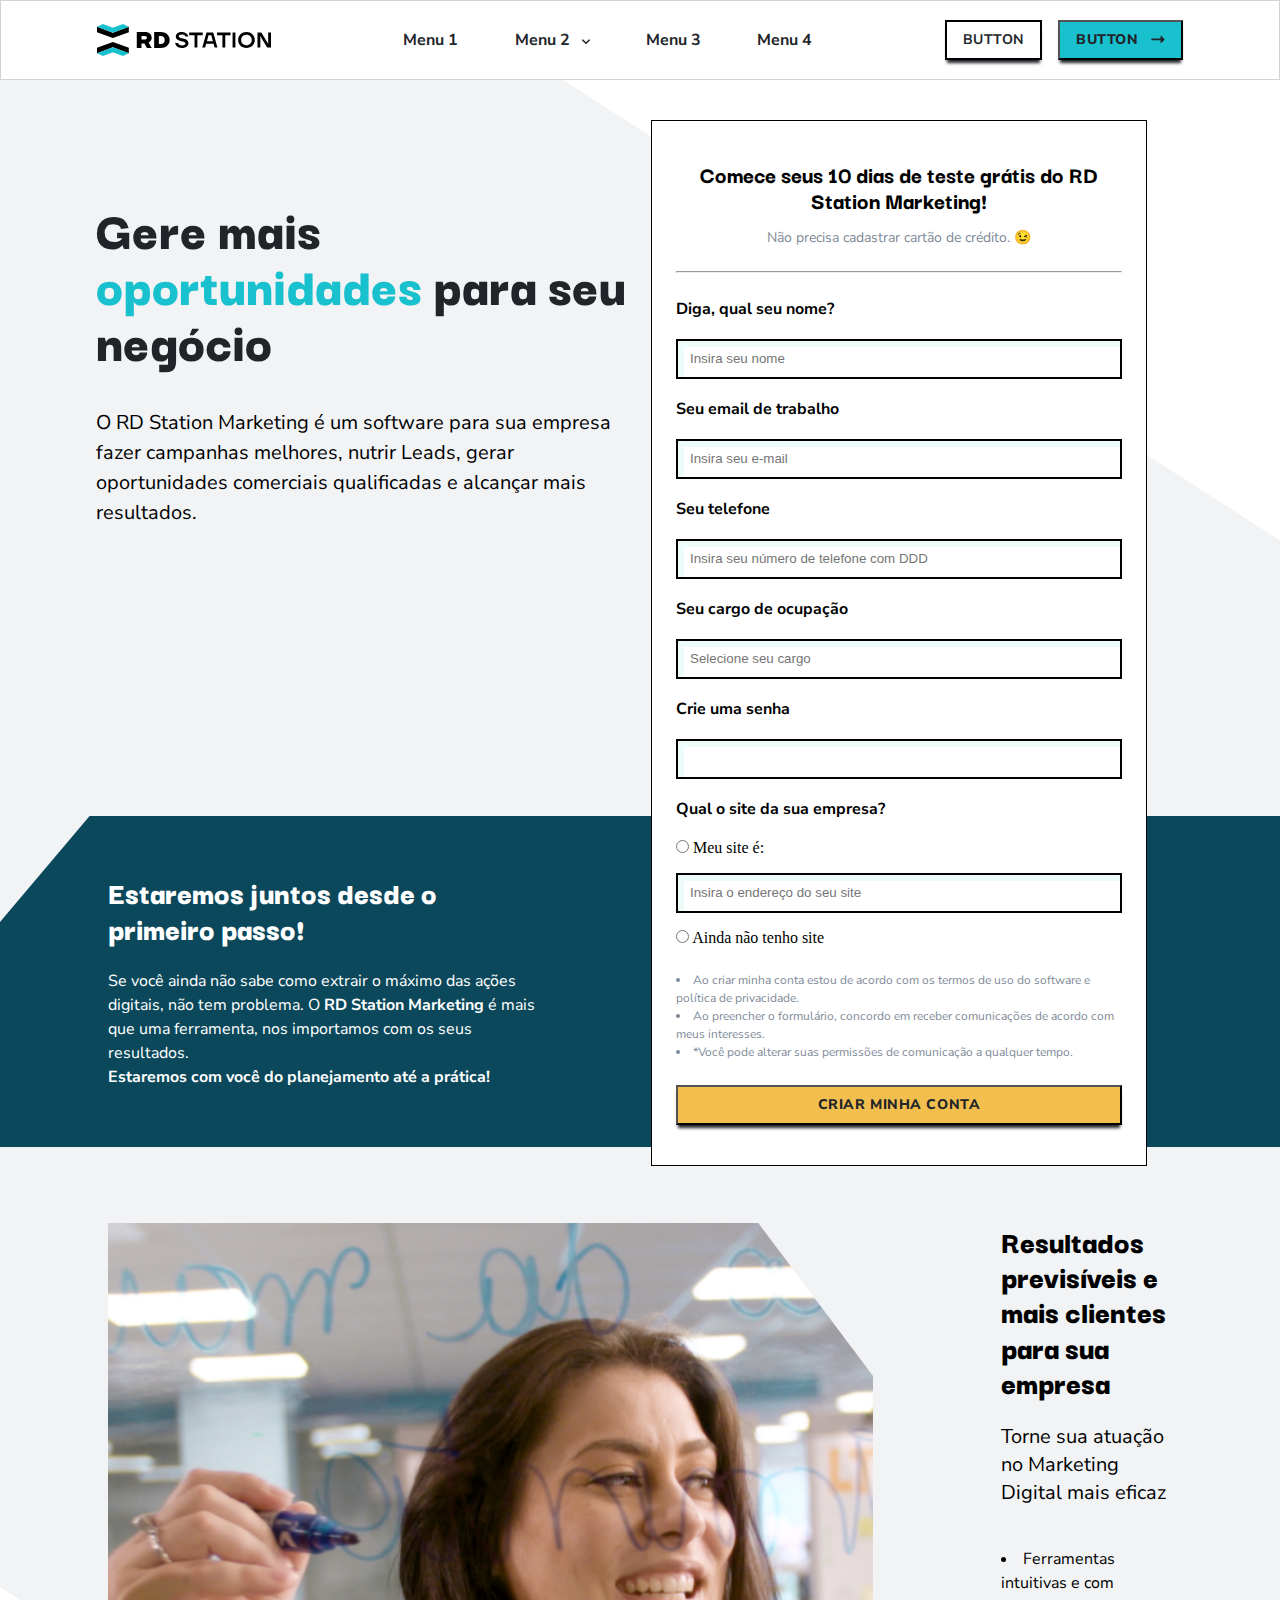
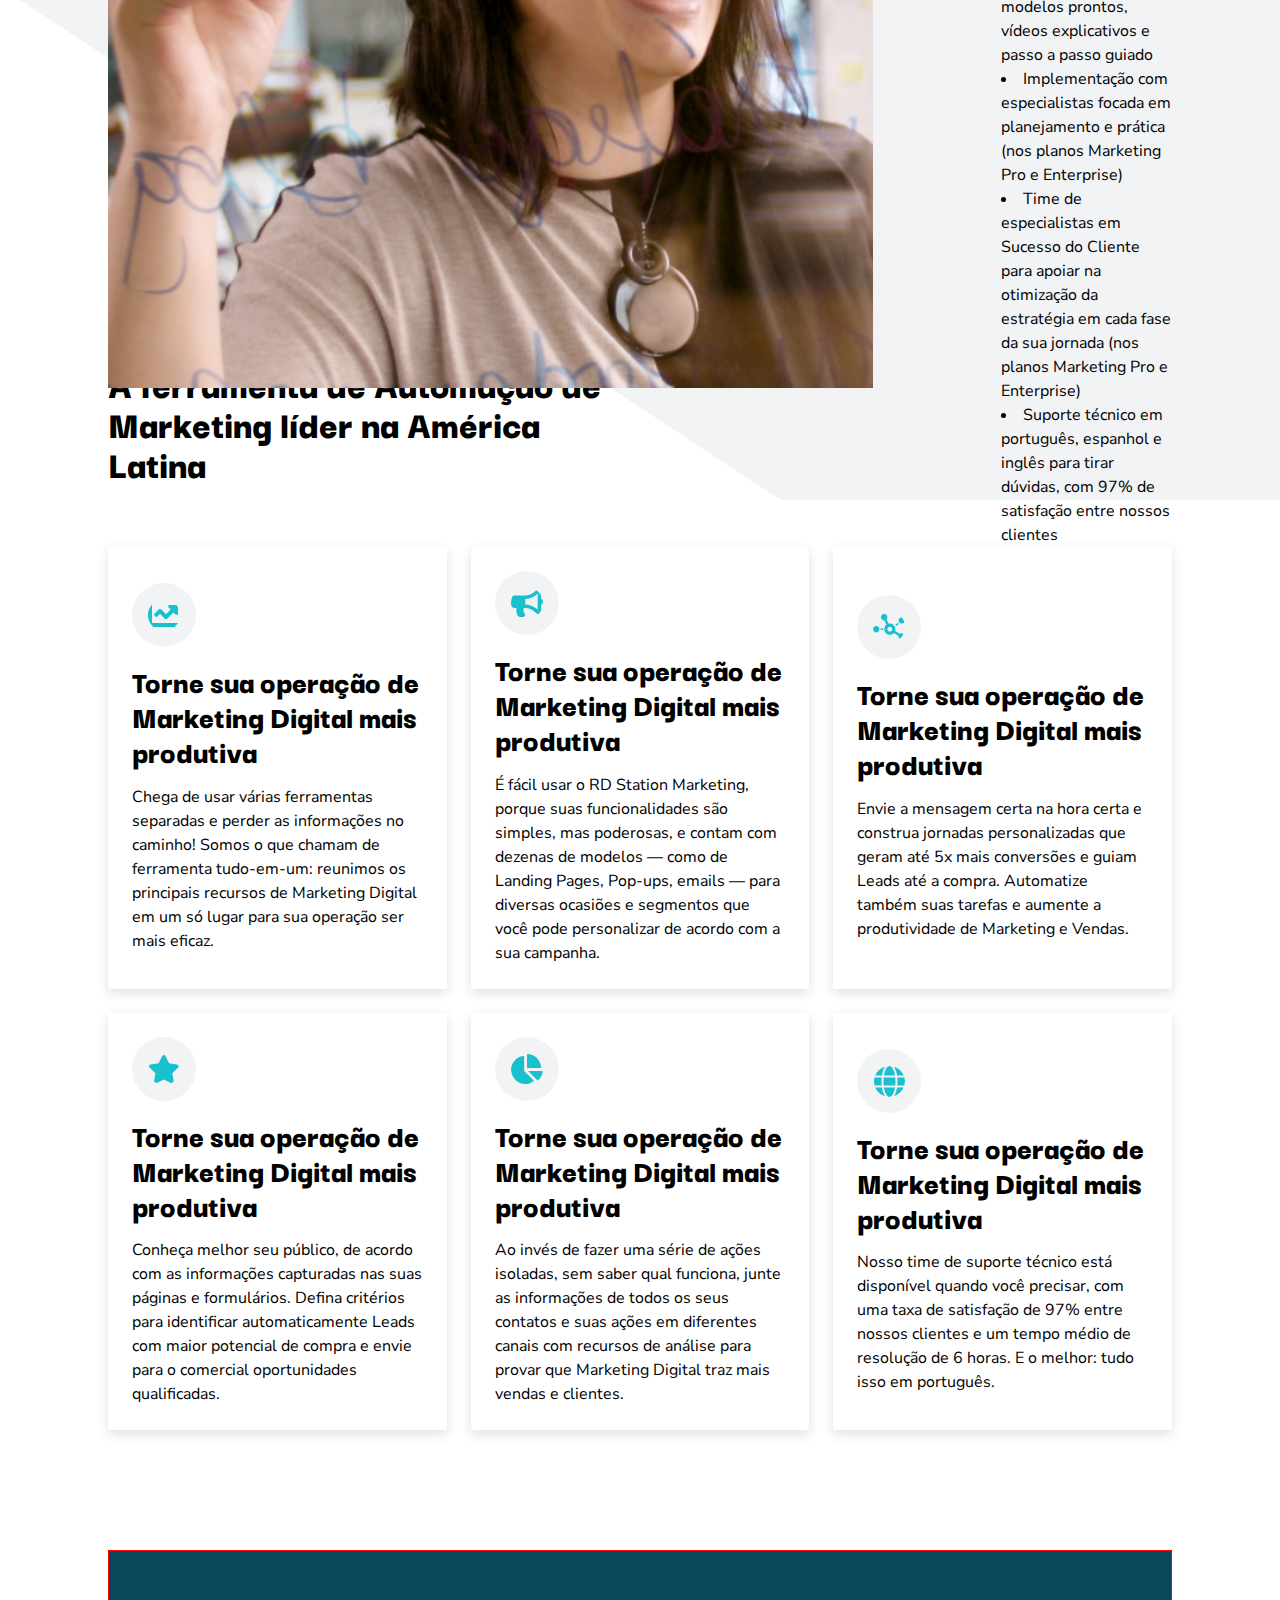
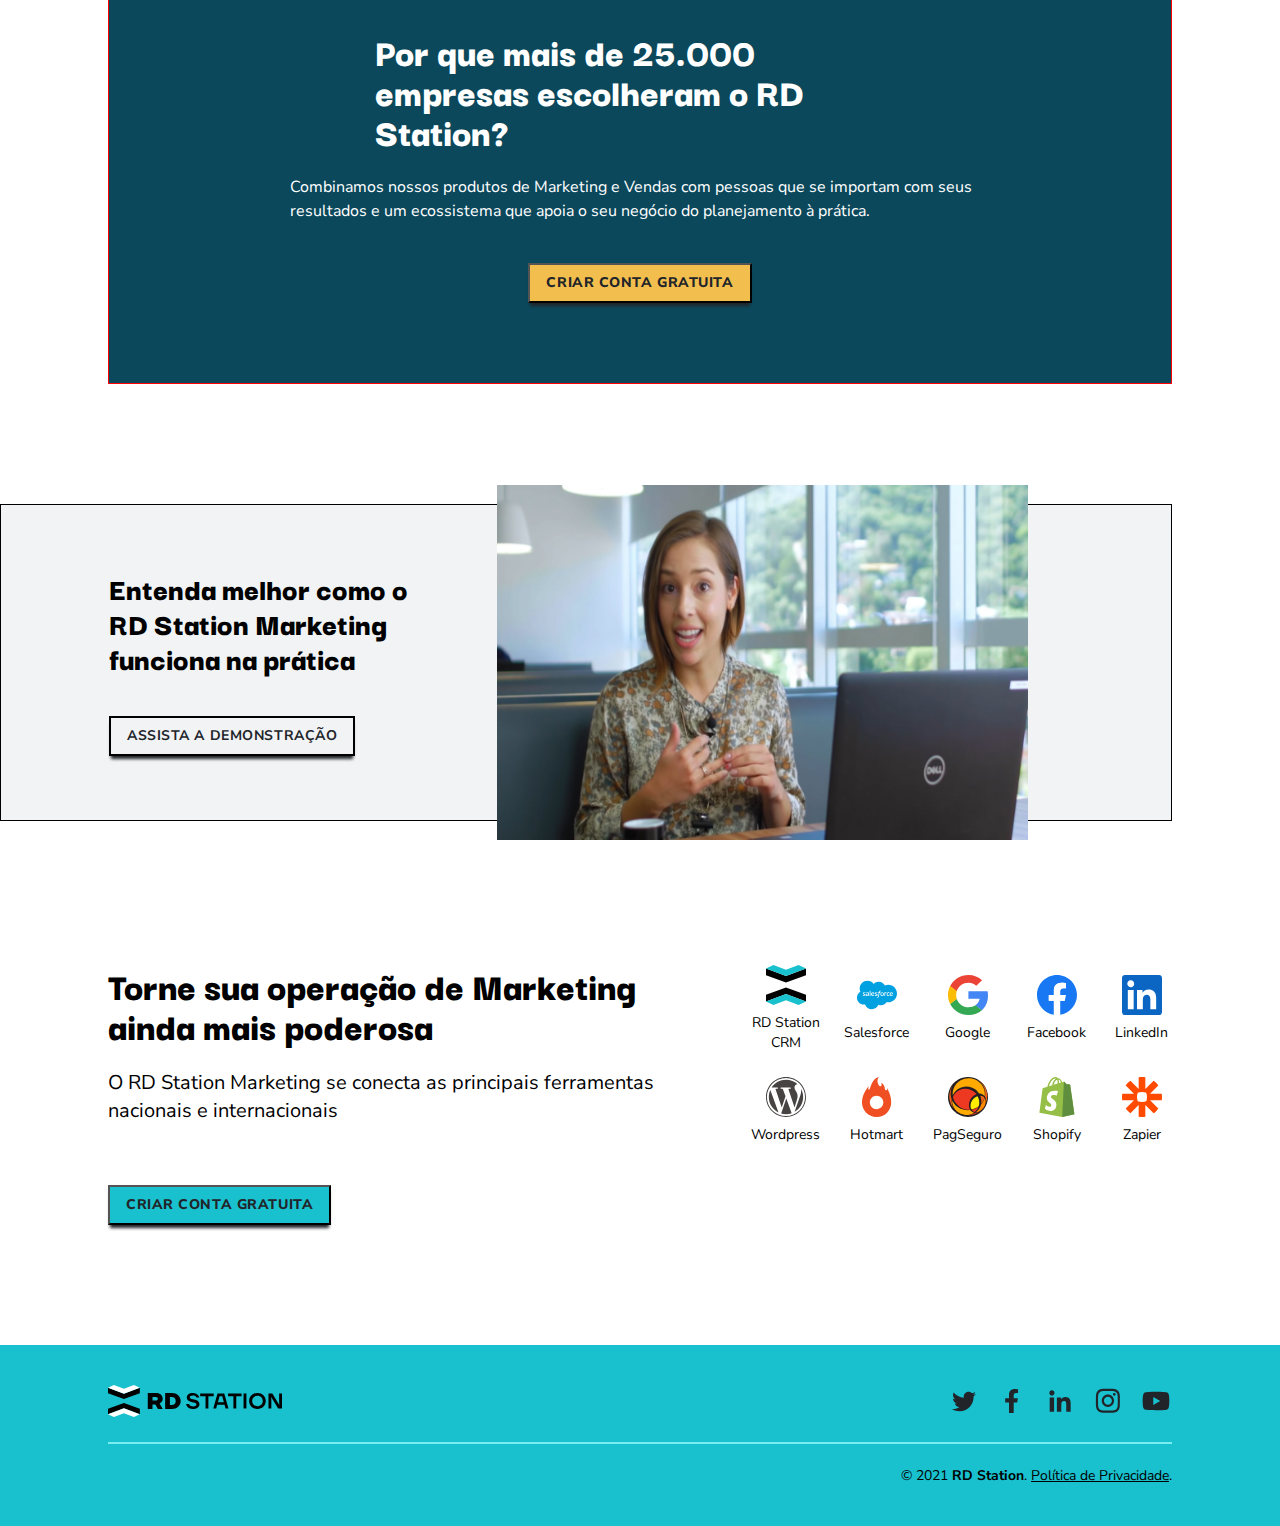
==== index.html @ 692573f0 "update" ====
<!DOCTYPE html>
<html lang="en">
  <head>
    <meta charset="UTF-8" />
    <meta http-equiv="X-UA-Compatible" content="IE=edge" />
    <meta name="viewport" content="width=device-width, initial-scale=1.0" />
    <title>Seletivo-RD</title>
    <link rel="stylesheet" href="styles.css" />
    <link
      href="https://fonts.googleapis.com/css?family=Nunito Sans"
      rel="stylesheet"
    />
    <link
      href="https://fonts.googleapis.com/css?family=Darker Grotesque"
      rel="stylesheet"
    />
  </head>

  <body style="background-color: var(--color-gray-30)">
    <!-- The header tag can be styled directly as same as styling div tags -->
    <header class="header" id="myHeader">
      <img
        class="headerLogo"
        src="./assets/logos/logo-rd-station-default.svg"
        alt="Ícone principal do RD Station"
        style="height: auto; width: 174px"
      />
      <nav class="headerMenu">
        <!-- There's no problem with placing an image within a <nav> tag. -->
        <button>Menu 1</button>
        <div class="dropdown">
          <button class="dropbtn">
            Menu 2
            <img
              src="./assets/icons/icon-down-arrow.svg"
              alt="Seta para baixo"
              style="margin-left: 8px"
            />
          </button>
          <div class="dropdown-content">
            <div class="categories">
              <h1 class="title">Metodologia</h1>
              <hr/>
              <a class="body-sm" href="#">Tudo sobre Inbound Marketing</a>
            </div>
            <div class="categories">
              <h1 class="title">Cursos</h1>
              <hr>
              <a class="body-sm" href="#">RD University</a>
              <a class="body-sm" href="#">Introdução ao Inbound Marketing</a>
              <a class="body-sm" href="#">RD Station Marketing Basic</a>
            </div>
            <div class="categories">
              <h1 class="title">Ferramentas</h1>
              <hr>
              <a class="body-sm" href="#">Avalie seu funil de vendas</a>
              <a class="body-sm" href="#">Compare suas métricas de Email Marketing</a>
              <a class="body-sm" href="#">Calcule o ROI do RD Station Marketing</a>
            </div>
          </div>
        </div>
        <button>Menu 3</button>
        <button>Menu 4</button>
      </nav>
      <div class="headerButtons">
        <button class="btnSecondary">button</button>
        <button
          class="btnPrimary"
        >
          button
          <img
            src="./assets/icons/icon-long-arrow-right.svg"
            alt="Seta para a direita"
            style="margin-left: 8px"
          />
        </button>
      </div>
      <a
        class="navButton"
        href="javascript:void(0);"
        class="icon"
        onclick="myFunction()"
        >&#9776;</a
      >
    </header>
    <!-- A hero image is a website design term used to describe an oversized banner image at the top of a website. -->
    <div class="formsContainer">
      <h4 class="heading-xs" style="text-align: center">
        Comece seus 10 dias de teste grátis do RD Station Marketing!
      </h4>
      <p
        class="subtitle-xs"
        style="margin-top: 16px; text-align: center; color: var(--clr-gray-70)"
      >
        Não precisa cadastrar cartão de crédito. 😉
      </p>
      <hr style="margin: 24px 0 24px 0" />
      <form class="userForm">
        <label for="name">Diga, qual seu nome?</label><br />
        <input
          type="text"
          id="name"
          name="name"
          placeholder="Insira seu nome"
          style="width: 100%"
        /><br />
        <label for="workemail">Seu email de trabalho</label><br />
        <input
          type="text"
          id="workemail"
          name="workemail"
          placeholder="Insira seu e-mail"
          style="width: 100%"
        /><br />
        <label for="tel">Seu telefone</label><br />
        <input
          type="text"
          id="tel"
          name="tel"
          placeholder="Insira seu número de telefone com DDD"
          style="width: 100%"
        /><br />
        <label for="ocpt">Seu cargo de ocupação</label><br />
        <input
          type="text"
          id="ocpt"
          name="ocpt"
          placeholder="Selecione seu cargo"
          style="width: 100%"
        /><br />
        <label for="pwd">Crie uma senha</label><br />
        <input type="password" id="pwd" name="pwd" minlength="8" /><br />
        <label for="worksite">Qual o site da sua empresa?</label><br />
        <div>
          <input type="radio" id="worksite" name="worksite" />
          <label for="radioInput">Meu site é:</label><br />
          <input
            type="text"
            id="radioInput"
            name="worksite"
            placeholder="Insira o endereço do seu site"
            style="width: 100%; margin-top: 16px"
          />
        </div>
        <div style="margin-top: 16px">
          <input type="radio" id="blanksite" name="worksite" />
          <label for="blanksite">Ainda não tenho site</label>
        </div>
      </form>
      <ul
        class="formList"
        style="list-style-position: inside; margin: 24px 0 24px 0"
      >
        <li>
          Ao criar minha conta estou de acordo com os termos de uso do software
          e política de privacidade.
        </li>
        <li>
          Ao preencher o formulário, concordo em receber comunicações de acordo
          com meus interesses.
        </li>
        <li>
          *Você pode alterar suas permissões de comunicação a qualquer tempo.
        </li>
      </ul>
      <button class="btnHighlight" style="width: 100%">
        Criar minha conta
      </button>
    </div>
    <div class="hero">
      <div class="heroTextContainer">
        <h1 class="heading-lg" style="color: var(--clr-gray-100)">
          Gere mais
          <span style="color: var(--clr-primary-medium)">oportunidades</span>
          para seu negócio
        </h1>
        <p class="body-lg">
          O RD Station Marketing é um software para sua empresa fazer campanhas
          melhores, nutrir Leads, gerar oportunidades comerciais qualificadas e
          alcançar mais resultados.
        </p>
      </div>
      <div class="together">
        <h3 class="heading-sm">Estaremos juntos desde o primeiro passo!</h3>
        <p class="body-md" style="margin-top: 24px">
          Se você ainda não sabe como extrair o máximo das ações digitais, não
          tem problema. O <strong>RD Station Marketing</strong> é mais que uma
          ferramenta, nos importamos com os seus resultados.
        </p>
        <p class="body-md">
          <strong>Estaremos com você do planejamento até a prática!</strong>
        </p>
      </div>
    </div>
    <section>
      <div class="resultadoContainer">
        <div class="resultadoRow">
          <img
            id="resultadoImage"
            src="/assets/images/img-results.jpg"
            alt="Mulher segurando uma caneta azul"
          />
          <div class="resultadoInfo">
            <h3 class="heading-sm">
              Resultados previsíveis e mais clientes para sua empresa
            </h3>
            <p class="subtitle-sm" style="margin-top: 24px">
              Torne sua atuação no Marketing Digital mais eficaz
            </p>
            <ul class="resultadoList body-md" style="margin-top: 40px">
              <li>
                Ferramentas intuitivas e com modelos prontos, vídeos
                explicativos e passo a passo guiado
              </li>
              <li>
                Implementação com especialistas focada em planejamento e prática
                (nos planos Marketing Pro e Enterprise)
              </li>
              <li>
                Time de especialistas em Sucesso do Cliente para apoiar na
                otimização da estratégia em cada fase da sua jornada (nos planos
                Marketing Pro e Enterprise)
              </li>
              <li>
                Suporte técnico em português, espanhol e inglês para tirar
                dúvidas, com 97% de satisfação entre nossos clientes
              </li>
              <li>
                Muito conteúdo educativo, eventos, cursos da RD University e
                comunidades para você continuar evoluindo
              </li>
            </ul>
          </div>
        </div>
      </div>
    </section>
    <section>
      <div class="container">
        <div class="benefitsColumn">
          <h2 class="heading-md" style="width: 50%">
            A ferramenta de Automação de Marketing líder na América Latina
          </h2>
          <div class="benefitsGrid">
            <div>
              <div class="benefitsSvg">
                <img
                  class="benefitsSvg"
                  src="./assets/icons/icon-chart-line.svg"
                  alt="Chart line"
                />
              </div>
              <h1 class="heading-sm">
                Torne sua operação de Marketing Digital mais produtiva
              </h1>
              <p class="body-md">
                Chega de usar várias ferramentas separadas e perder as
                informações no caminho! Somos o que chamam de ferramenta
                tudo-em-um: reunimos os principais recursos de Marketing Digital
                em um só lugar para sua operação ser mais eficaz.
              </p>
            </div>
            <div>
              <div class="benefitsSvg">
                <img
                  class="benefitsSvg"
                  src="./assets/icons/icon-bullhorn.svg"
                  alt="Bullhorn"
                />
              </div>
              <h1 class="heading-sm">
                Torne sua operação de Marketing Digital mais produtiva
              </h1>
              <p class="body-md">
                É fácil usar o RD Station Marketing, porque suas funcionalidades
                são simples, mas poderosas, e contam com dezenas de modelos —
                como de Landing Pages, Pop-ups, emails — para diversas ocasiões
                e segmentos que você pode personalizar de acordo com a sua
                campanha.
              </p>
            </div>
            <div>
              <div class="benefitsSvg">
                <img
                  class="benefitsSvg"
                  src="./assets/icons/icon-chart-network.svg"
                  alt="Chart network"
                />
              </div>
              <h1 class="heading-sm">
                Torne sua operação de Marketing Digital mais produtiva
              </h1>
              <p class="body-md">
                Envie a mensagem certa na hora certa e construa jornadas
                personalizadas que geram até 5x mais conversões e guiam Leads
                até a compra. Automatize também suas tarefas e aumente a
                produtividade de Marketing e Vendas.
              </p>
            </div>
            <div>
              <div class="benefitsSvg">
                <img
                  class="benefitsSvg"
                  src="./assets/icons/icon-star.svg"
                  alt="Chart start"
                />
              </div>
              <h1 class="heading-sm">
                Torne sua operação de Marketing Digital mais produtiva
              </h1>
              <p class="body-md">
                Conheça melhor seu público, de acordo com as informações
                capturadas nas suas páginas e formulários. Defina critérios para
                identificar automaticamente Leads com maior potencial de compra
                e envie para o comercial oportunidades qualificadas.
              </p>
            </div>
            <div>
              <div class="benefitsSvg">
                <img
                  class="benefitsSvg"
                  src="./assets/icons/icon-chart-pie.svg"
                  alt="Chart pie"
                />
              </div>
              <h1 class="heading-sm">
                Torne sua operação de Marketing Digital mais produtiva
              </h1>
              <p class="body-md">
                Ao invés de fazer uma série de ações isoladas, sem saber qual
                funciona, junte as informações de todos os seus contatos e suas
                ações em diferentes canais com recursos de análise para provar
                que Marketing Digital traz mais vendas e clientes.
              </p>
            </div>
            <div>
              <div class="benefitsSvg">
                <img
                  class="benefitsSvg"
                  src="./assets/icons/icon-globe.svg"
                  alt="Globe"
                />
              </div>
              <h1 class="heading-sm">
                Torne sua operação de Marketing Digital mais produtiva
              </h1>
              <p class="body-md">
                Nosso time de suporte técnico está disponível quando você
                precisar, com uma taxa de satisfação de 97% entre nossos
                clientes e um tempo médio de resolução de 6 horas. E o melhor:
                tudo isso em português.
              </p>
            </div>
          </div>
        </div>
      </div>
    </section>
    <section>
      <div class="container">
        <div class="ctaColumn">
          <h2 class="heading-md" style="width: 50%; color: var(--clr-white)">
            Por que mais de 25.000 empresas escolheram o RD Station?
          </h2>
          <p
            class="body-md"
            style="width: 66%; margin-top: 24px; color: var(--clr-white)"
          >
            Combinamos nossos produtos de Marketing e Vendas com pessoas que se
            importam com seus resultados e um ecossistema que apoia o seu
            negócio do planejamento à prática.
          </p>
          <button class="btnHighlight" style="margin-top: 40px">
            criar conta gratuita
          </button>
        </div>
      </div>
    </section>
    <section>
      <div class="demoContainer">
        <div class="demoColumn">
          <h3 class="heading-sm">
            Entenda melhor como o RD Station Marketing funciona na prática
          </h3>
          <button class="btnSecondary">Assista a demonstração</button>
        </div>
        <img
          src="./assets/images/img-video-thumbnail.jpg"
          alt="Video demonstração"
        />
      </div>
    </section>
    <section>
      <div class="itgrContainer">
        <div class="itgrRow">
          <div class="itgrColumn">
            <h2 class="heading-md">
              Torne sua operação de Marketing ainda mais poderosa
            </h2>
            <p class="subtitle-sm">
              O RD Station Marketing se conecta as principais ferramentas
              nacionais e internacionais
            </p>
          </div>
          <div class="itgrGrid">
            <div>
              <img src="./assets//logos/logo-rd-station-crm.svg" />
              <p class="itgrLogoText">RD Station CRM</p>
            </div>
            <div>
              <img src="./assets//logos/logo-salesforce.svg" />
              <p class="itgrLogoText">Salesforce</p>
            </div>
            <div>
              <img src="./assets//logos/logo-google.svg" />
              <p class="itgrLogoText">Google</p>
            </div>
            <div>
              <img src="./assets//logos/logo-facebook.svg" />
              <p class="itgrLogoText">Facebook</p>
            </div>
            <div>
              <img src="./assets//logos/logo-linkedin.svg" />
              <p class="itgrLogoText">LinkedIn</p>
            </div>
            <div>
              <img src="./assets//logos/logo-wordpress.svg" />
              <p class="itgrLogoText">Wordpress</p>
            </div>
            <div>
              <img src="./assets//logos/logo-hotmart.svg" />
              <p class="itgrLogoText">Hotmart</p>
            </div>
            <div>
              <img src="./assets//logos/logo-pagseguro.svg" />
              <p class="itgrLogoText">PagSeguro</p>
            </div>
            <div>
              <img src="./assets//logos/logo-shopify.svg" />
              <p class="itgrLogoText">Shopify</p>
            </div>
            <div>
              <img src="./assets//logos/logo-zapier.svg" />
              <p class="itgrLogoText">Zapier</p>
            </div>
          </div>
        </div>
        <button class="btnPrimary" style="margin-top: 40px">
          Criar conta gratuita
        </button>
      </div>
    </section>
    <!-- The footer tag is used within the body tag. -->
    <footer>
      <div class="footerContainer">
        <div class="footerRow">
          <img src="./assets/logos/logo-rd-station-bw.svg" />
          <div class="footerSocials">
            <a href="//google.com" target="”_blank"
              ><img
                src="./assets/socials/socials-twitter.svg"
                alt="Logo do twitter"
            /></a>
            <a href="//google.com" target="”_blank"
              ><img
                src="./assets/socials/socials-facebook.svg"
                alt="Logo do facebook"
            /></a>
            <a href="//google.com" target="”_blank"
              ><img
                src="./assets/socials/socials-linkedin.svg"
                alt="Logo do Linkedin"
            /></a>
            <a href="//google.com" target="”_blank"
              ><img
                src="./assets/socials/socials-instagram.svg"
                alt="Logo do Instagram"
            /></a>
            <a href="//google.com" target="”_blank"
              ><img
                src="./assets/socials/socials-youtube.svg"
                alt="Logo do Youtube"
            /></a>
          </div>
        </div>
        <hr style="border: 1px solid #78edf2" />
        <p class="body-sm">
          © 2021 <strong>RD Station</strong>.
          <span style="text-decoration: underline">Política de Privacidade</span
          >.
        </p>
      </div>
    </footer>

    <script>
      function myFunction() {
        var x = document.getElementById("myHeader");
        if (x.className === "header") {
          x.className += " responsive";
        } else {
          x.className = "header";
        }
        console.log("x", x);
      }
    </script>
  </body>
</html>
---- styles.css ----
*,
*::before,
*::after {
  box-sizing: border-box;
  margin: 0;
  padding: 0;
}

/* color (clr),  font-family (fnt) and font-weight (fnt-wgt) */
:root {
  --clr-primary-dark: #0b485b;
  --clr-primary-medium: #19c1ce;
  --clr-primary-light: #07e5eb;

  --clr-highlight-dark: #f2bf4e;
  --clr-highlight-light: #f4ca6d;

  --clr-black: #000000;
  --clr-gray-100: #212429;
  --clr-gray-70: #7e8a98;
  --clr-gray-60: #97a1ac;
  --clr-gray-30: #cfd3d8;
  --clr-gray-10: #f1f3f5;
  --clr-white: #ffffff;

  --fnt-nunito: "Nunito Sans";
  --fnt-grotesque: "Darker Grotesque";

  --fnt-wgt-black: 900;
  --fnt-wgt-extra-bold: 800;
  --fnt-wgt-regular: 400;
  --fnt-wgt-bold: 700;

  --resp: "768px";
}

.black {
  font-weight: var(--fnt-wgt-black);
}

.extraBold {
  font-weight: var(--fnt-wgt-extra-bold);
}

.regular {
  font-weight: var(--fnt-wgt-regular);
}

.bold {
  font-weight: var(--fnt-wgt-bold);
}

/* Font size */
.heading-lg {
  font-family: var(--fnt-grotesque);
  font-size: 56px;
  line-height: 100%;
  font-weight: var(--fnt-wgt-black);
}

.mobile-heading-lg {
  font-family: var(--fnt-grotesque);
  font-size: 40px;
  line-height: 100%;
  font-weight: var(--fnt-wgt-black);
}

.heading-md {
  font-family: var(--fnt-grotesque);
  font-size: 40px;
  line-height: 100%;
  font-weight: var(--fnt-wgt-black);
}

.mobile-heading-md {
  font-family: var(--fnt-grotesque);
  font-size: 32px;
  line-height: 100%;
  font-weight: var(--fnt-wgt-black);
}

.heading-sm {
  font-family: var(--fnt-grotesque);
  font-size: 32px;
  line-height: 110%;
  font-weight: var(--fnt-wgt-black);
}

.mobile-heading-sm {
  font-family: var(--fnt-grotesque);
  font-size: 24px;
  line-height: 110%;
  font-weight: var(--fnt-wgt-black);
}

.heading-xs {
  font-family: var(--fnt-grotesque);
  font-size: 24px;
  line-height: 110%;
  font-weight: var(--fnt-wgt-extra-bold);
}

.mobile-heading-xs {
  font-family: var(--fnt-grotesque);
  font-size: 20px;
  line-height: 110%;
  font-weight: var(--fnt-wgt-extra-bold);
}

.subtitle-sm {
  font-family: var(--fnt-nunito);
  font-size: 20px;
  line-height: 140%;
  font-weight: var(--fnt-wgt-regular);
}

.mobile-subtitle-sm {
  font-family: var(--fnt-nunito);
  font-size: 16px;
  line-height: 140%;
  font-weight: var(--fnt-wgt-regular);
}

.subtitle-xs {
  font-family: var(--fnt-nunito);
  font-size: 14px;
  line-height: 120%;
  font-weight: var(--fnt-wgt-regular);
}

.body-lg {
  font-family: var(--fnt-nunito);
  font-size: 20px;
  line-height: 150%;
  font-weight: var(--fnt-wgt-regular);
}

.body-md {
  font-family: var(--fnt-nunito);
  font-size: 16px;
  line-height: 150%;
  font-weight: var(--fnt-wgt-regular);
}

.body-sm {
  font-family: var(--fnt-nunito);
  font-size: 14px;
  line-height: 150%;
  font-weight: var(--fnt-wgt-regular);
}

.container {
  margin: 0 108px 0 108px;
}

/* Buttons */

.btnSecondary {
  padding: 8px 16px 8px 16px;
  /* width: 94px; */
  height: 40px;
  border: 2px solid var(--clr-black);
  color: var(--clr-gray-100);
  background: transparent;
  font-family: var(--fnt-nunito);
  text-transform: uppercase;
  font-style: normal;
  font-weight: bold;
  font-size: 14px;
  line-height: 140%;
  box-shadow: 0 5px 3px -2px var(--clr-gray-100);
  text-align: center;
  letter-spacing: 0.04em;

  overflow: hidden;
  text-overflow: ellipsis;
  white-space: nowrap;
}

.btnSecondary:hover {
  background-color: rgba(0, 0, 0, 0.16);
}

.btnPrimary {
  padding: 8px 16px 8px 16px;
  /* width: 94px; */
  height: 40px;
  background: var(--clr-primary-medium);
  color: var(--clr-gray-100);
  font-family: var(--fnt-nunito);
  text-transform: uppercase;
  font-style: normal;
  font-weight: var(--fnt-wgt-extra-bold);
  font-size: 14px;
  line-height: 140%;
  box-shadow: 0 5px 3px -2px var(--clr-gray-100);
  text-align: center;
  letter-spacing: 0.04em;

  overflow: hidden;
  text-overflow: ellipsis;
  white-space: nowrap;
}

.btnPrimary:hover {
  background-color: var(--clr-primary-light);
}

.btnHighlight {
  padding: 8px 16px 8px 16px;
  height: 40px;
  background: var(--clr-highlight-dark);
  color: var(--clr-gray-100);
  font-family: var(--fnt-nunito);
  text-transform: uppercase;
  font-style: normal;
  font-weight: var(--fnt-wgt-extra-bold);
  font-size: 14px;
  line-height: 140%;
  box-shadow: 0 5px 3px -2px var(--clr-gray-100);
  text-align: center;
  letter-spacing: 0.04em;
}

.btnHighlight:hover {
  background-color: var(--clr-highlight-light);
}

/* Header */

.header {
  height: 80px;
  background-color: var(--clr-white);
  border: 1px solid var(--clr-gray-30);
  padding: 0 7.5vw 0 7.5vw;
  display: flex;
  flex-direction: row;
  justify-content: space-between;
  align-items: center;
}

@media only screen and (max-width: 940px) {
  .header {
    padding: 0 2vw;
  }
}

.dropdown-content {
  display: none;
  position: absolute;
  background-color: #f9f9f9;
  z-index: 2;
  top: 50px;
  left: 108px;
  right: 108px;
  background: var(--clr-white);
  box-shadow: 0px 8px 18px rgba(33, 36, 41, 0.16);
  border-radius: 2px;
  padding: 24px;
}

.dropdown:hover .dropdown-content {
  display: flex;
  flex-direction: row;
  justify-content: center;
  align-items: flex-start;
  column-gap: 40px;
}

@media screen and (max-width: 768px) {
  .dropdown, .headerMenu > button, .headerButtons button {
    display: none;
  }
  .header .navButton {
    float: right;
    display: block;
  }
}

@media screen and (max-width: 768px) {
    .header.responsive {position: relative; border: 2px solid blue}
    .header.responsive .navButton {
      float: none;
      display: block;
      text-align: left;
    }
    .header.responsive .dropdown {float: none;}
    .header.responsive .dropdown-content {position: relative;}
    .header.responsive .dropdown .dropbtn {
      display: block;
      width: 100%;
      text-align: left;
    }
  }

.dropdown-content .categories {
  display: flex;
  flex-direction: column;
  justify-content: center;
  align-items: flex-start;
  row-gap: 16px;
}

.categories hr {
  width: 100%;
}

.categories a {
  color: var(--clr-gray-100);
  text-decoration: none;
}

.categories .title {
  font-family: "Darker Grotesque";
  font-style: normal;
  font-weight: 800;
  font-size: 18px;
  line-height: 110%;
  text-transform: uppercase;
  color: #19c1ce;
}

.navButton {
  color: var(--clr-primary-medium);
  font-size: 30px;
  text-decoration: none;
  display: none;
}

.headerMenu {
  display: flex;
  flex-direction: row;
  column-gap: 4.4vw;
  margin: 0 2.5vw 0 2.5vw;
}

/* .headerLogo {
    width: min(50vw, 200px);
} */

.headerMenu > button,
.dropbtn {
  color: var(--clr-gray-100);
  font-family: var(--fnt-nunito);
  font-weight: var(--fnt-wgt-bold);
  font-style: normal;
  cursor: pointer;
  font-size: 16px;
  /* font-size: 1.17vw; */
  line-height: 100%;
  background-color: transparent;
  background-repeat: no-repeat;
  border: none;
}

.headerButtons {
  display: flex;
  flex-direction: row;
  column-gap: 16px;
}

/* Hero */

.hero {
  background-color: var(--clr-gray-10);
  height: 1123px;
  clip-path: polygon(44% 0, 100% 41%, 100% 100%, 0 100%, 0 0);
}

.heroTextContainer {
  display: flex;
  flex-direction: column;
  justify-content: center;
  align-items: flex-start;
  width: 100%;
  /* border: 2px solid red; */
  row-gap: 40px;
  padding: 120px 50.8vw 288px 7.5vw;
}

/* Together */

.together {
  height: 331px;
  display: flex;
  flex-direction: column;
  justify-content: center;
  align-items: flex-start;
  padding: 80px 732px 80px 108px;
  background-color: var(--clr-primary-dark);
  color: var(--clr-white);
  clip-path: polygon(7% 0, 100% 0, 100% 100%, 0 100%, 0 32%);
  /* margin-bottom: 142px; */
}

/* Forms */

.formsContainer {
  background-color: var(--clr-white);
  margin: 0 25px 25px 25px;
  border: 1px solid black;
  padding: 40px 24px 40px 24px;
  width: 496px;
  position: absolute;
  top: 120px;
  left: auto;
  right: 108px;
  z-index: 1;
}

.userForm {
  display: flex;
  flex-direction: column;
}

.userForm > label {
  font-family: "Nunito Sans";
  font-style: normal;
  font-weight: 700;
  font-size: 16px;
  line-height: 24px;
}

.userForm > input {
  text-indent: 12px;
  height: 40px;
  background: #ffffff;
  border: 2px solid #000000;
  box-shadow: inset 6px 6px 0px #eefbfb;
}

#radioInput {
  text-indent: 12px;
  height: 40px;
  background: #ffffff;
  border: 2px solid #000000;
  box-shadow: inset 6px 6px 0px #eefbfb;
}

.formList {
  font-family: var(--fnt-nunito);
  font-style: normal;
  font-weight: var(--fnt-wgt-regular);
  font-size: 12px;
  line-height: 150%;
  color: var(--clr-gray-70);
}

/* Resultado */

.resultadoContainer {
  height: 760px;
  width: 100%;
  padding: 20px 108px 0 108px;
}

.resultadoContainer::before {
  content: "";
  position: absolute;
  top: 1200px;
  left: 0;
  width: 100%;
  height: 100%;
  background-color: var(--clr-gray-10);
  clip-path: polygon(100% 0, 100% 100%, 61% 100%, 0 43%, 0 0);
  z-index: -1;
}

.resultadoRow {
  display: flex;
  column-gap: 128px;
  flex-direction: row;
  justify-content: space-between;
  align-items: flex-start;
}

.resultadoList {
  list-style-position: inside;
}

#resultadoImage {
  clip-path: polygon(85% 0, 100% 20%, 100% 100%, 0 100%, 0 0);
  height: 85vh;
  width: 85vw;
}

/* Benefits */

.benefitsGrid {
  display: grid;
  gap: 24px;
  grid-template-columns: repeat(3, 1fr);
}

.benefitsGrid > div {
  display: flex;
  flex-direction: column;
  justify-content: center;
  align-items: flex-start;
  padding: 24px;
  background-color: var(--clr-white);
  box-shadow: 0px 4px 12px rgba(33, 36, 41, 0.14);
  border-radius: 2px;
  row-gap: 16px;
}

.benefitsColumn {
  display: flex;
  flex-direction: column;
  row-gap: 64px;
  margin-bottom: 120px;
}

.benefitsSvg {
  background-color: var(--clr-gray-10);
  width: 64px;
  height: 64px;
  border-radius: 100%;
  display: flex;
  justify-content: center;
  align-items: center;
}

.benefitsSvg > img {
  height: 32px;
  width: 32px;
}

/* cta */

.ctaColumn {
  background-color: var(--clr-primary-dark);
  display: flex;
  flex-direction: column;
  justify-content: center;
  align-items: center;
  padding: 80px 0 80px 0;
  border: 1px solid red;
  margin-bottom: 120px;
}

/* demo */

.demoContainer {
  margin-right: 108px;
  margin-bottom: 144px;
  padding-left: 108px;
  border: 1px solid black;
  background-color: var(--clr-gray-10);
  display: flex;
  flex-direction: row;
  column-gap: 80px;
  height: 317px;
}

.demoContainer > img {
  width: 50%;
  height: auto;
  margin-top: -20px;
  margin-bottom: -20px;
}

.demoColumn {
  display: flex;
  width: 29%;
  flex-direction: column;
  row-gap: 40px;
  justify-content: center;
  align-items: flex-start;
}

/* Integrations */

.itgrContainer {
  margin: 0 108px 120px 108px;
}

.itgrColumn {
  display: flex;
  flex-direction: column;
  justify-content: center;
  align-items: flex-start;
  row-gap: 24px;
}

.itgrGrid {
  display: grid;
  gap: 24px;
  grid-template-columns: repeat(5, 1fr);
}

.itgrGrid > div {
  display: flex;
  flex-direction: column;
  justify-content: center;
  align-items: center;
  row-gap: 8px;
}

.itgrLogoText {
  font-family: var(--fnt-nunito);
  font-style: normal;
  font-weight: 400;
  font-size: 14px;
  line-height: 20px;
  text-align: center;
  color: var(--clr-black);
}

.itgrRow {
  display: flex;
  flex-direction: row;
  justify-content: center;
  align-items: flex-start;
  column-gap: 45px;
}

/* Footer */

.footerContainer {
  height: 181px;
  background: var(--clr-primary-medium);
  padding: 40px 108px 40px 108px;
  display: flex;
  flex-direction: column;
  justify-content: space-between;
  align-items: space-between;
}

.footerContainer > p {
  text-align: right;
}

.footerRow {
  display: flex;
  flex-direction: row;
  justify-content: space-between;
}

.footerRow > img {
  height: 32px;
  width: 174px;
}

.footerSocials {
  display: flex;
  flex-direction: row;
  column-gap: 16px;
}
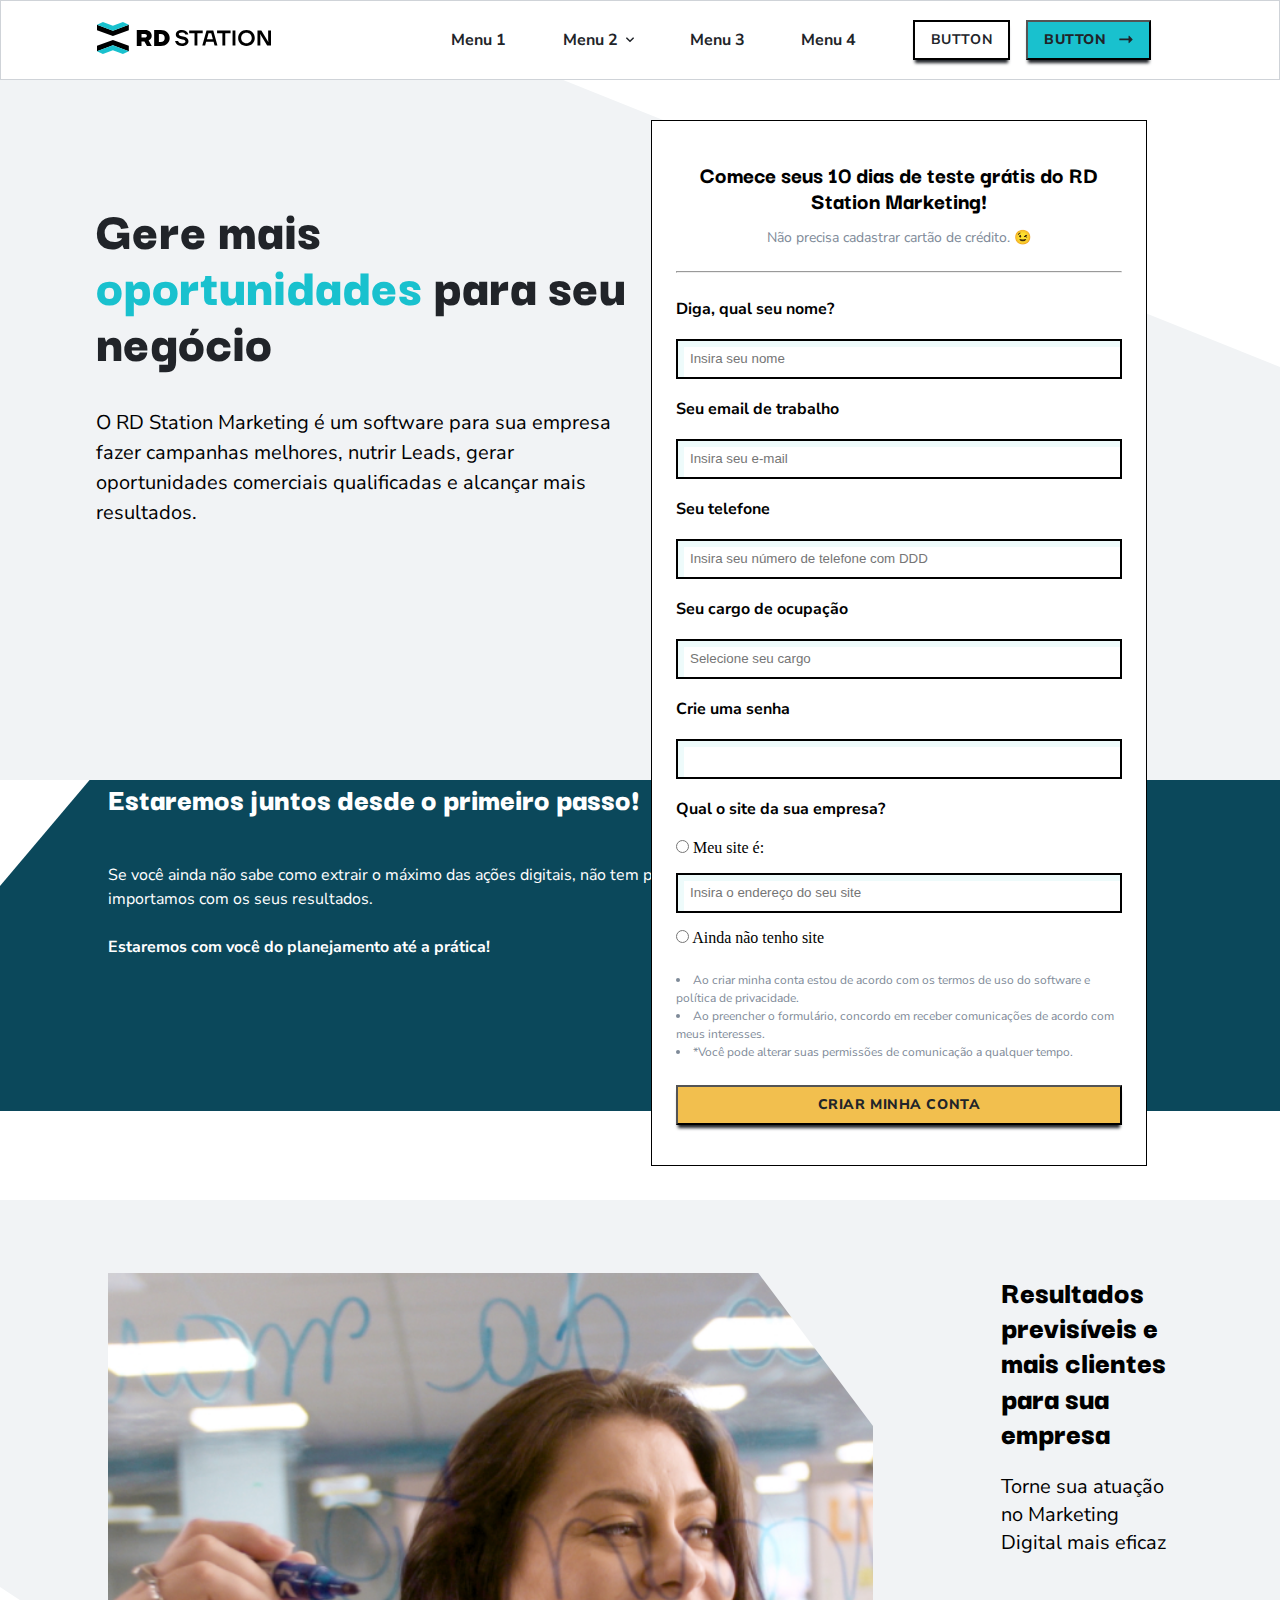
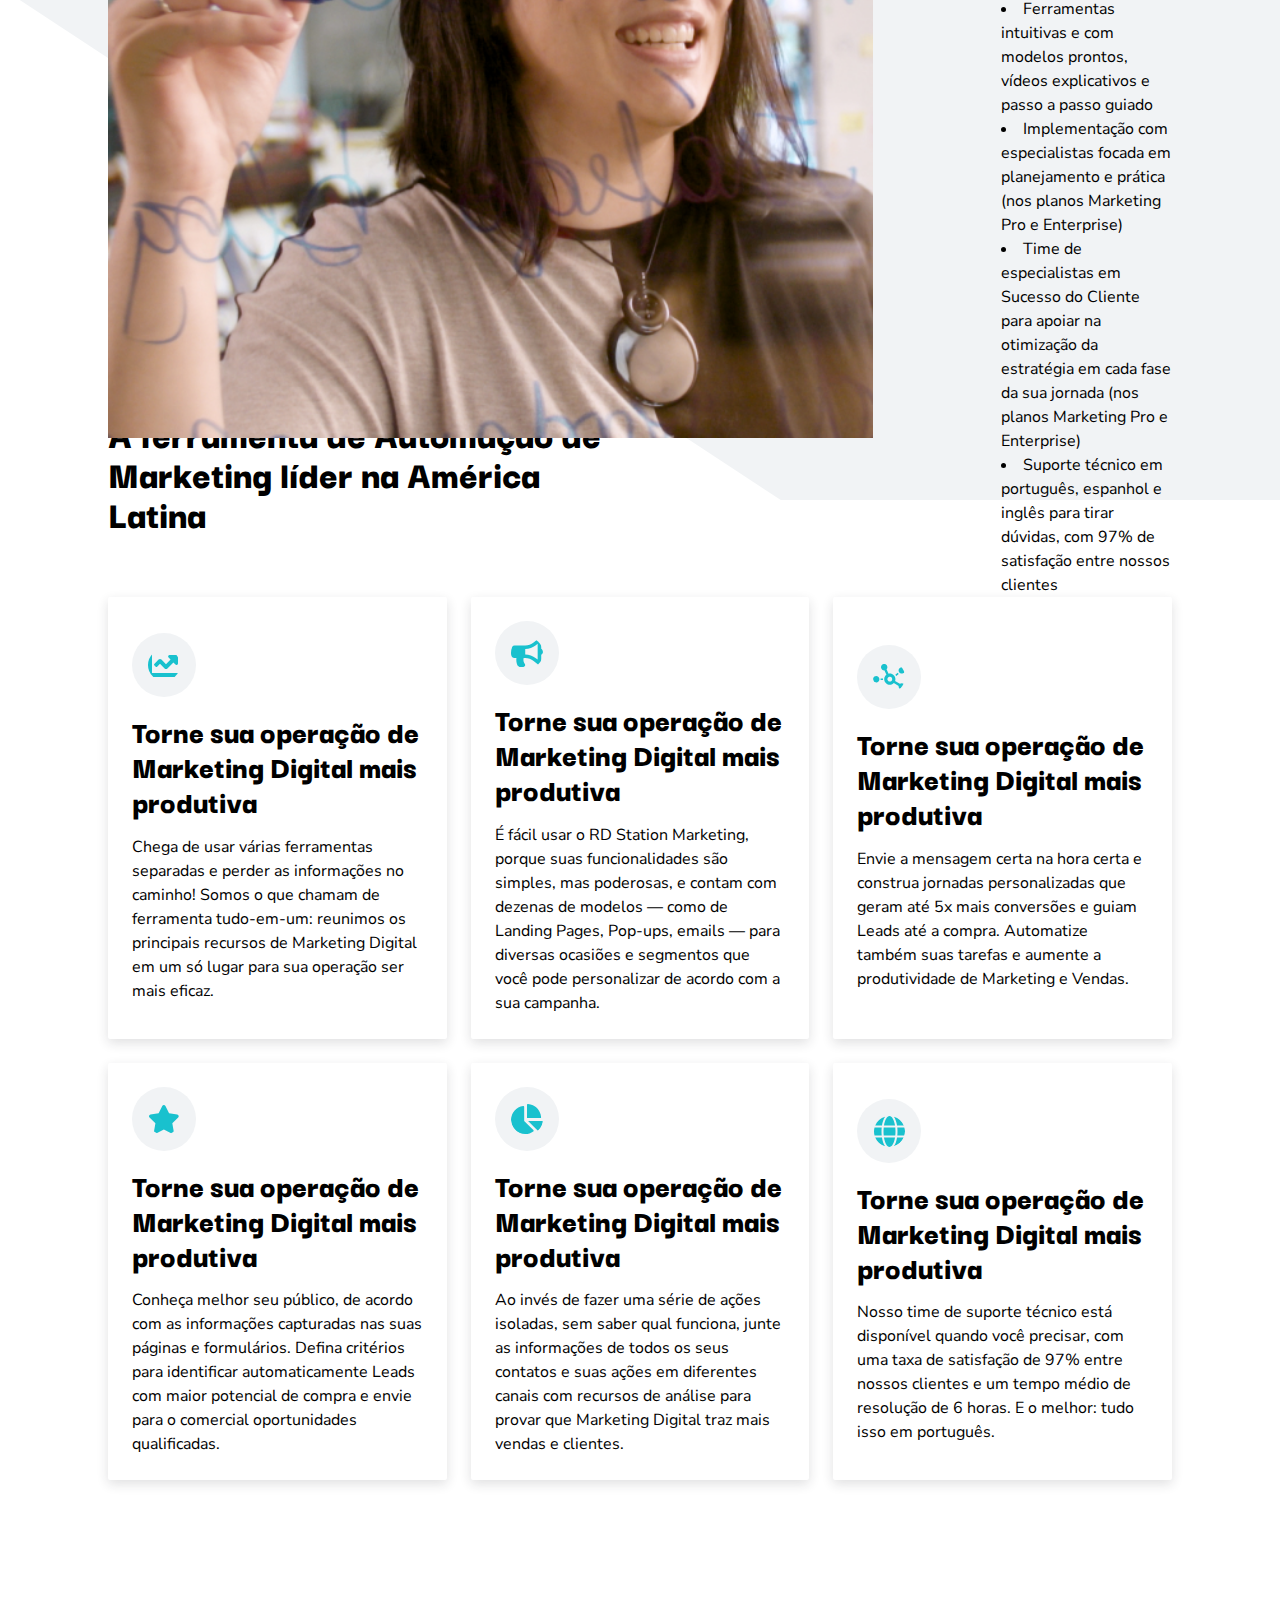
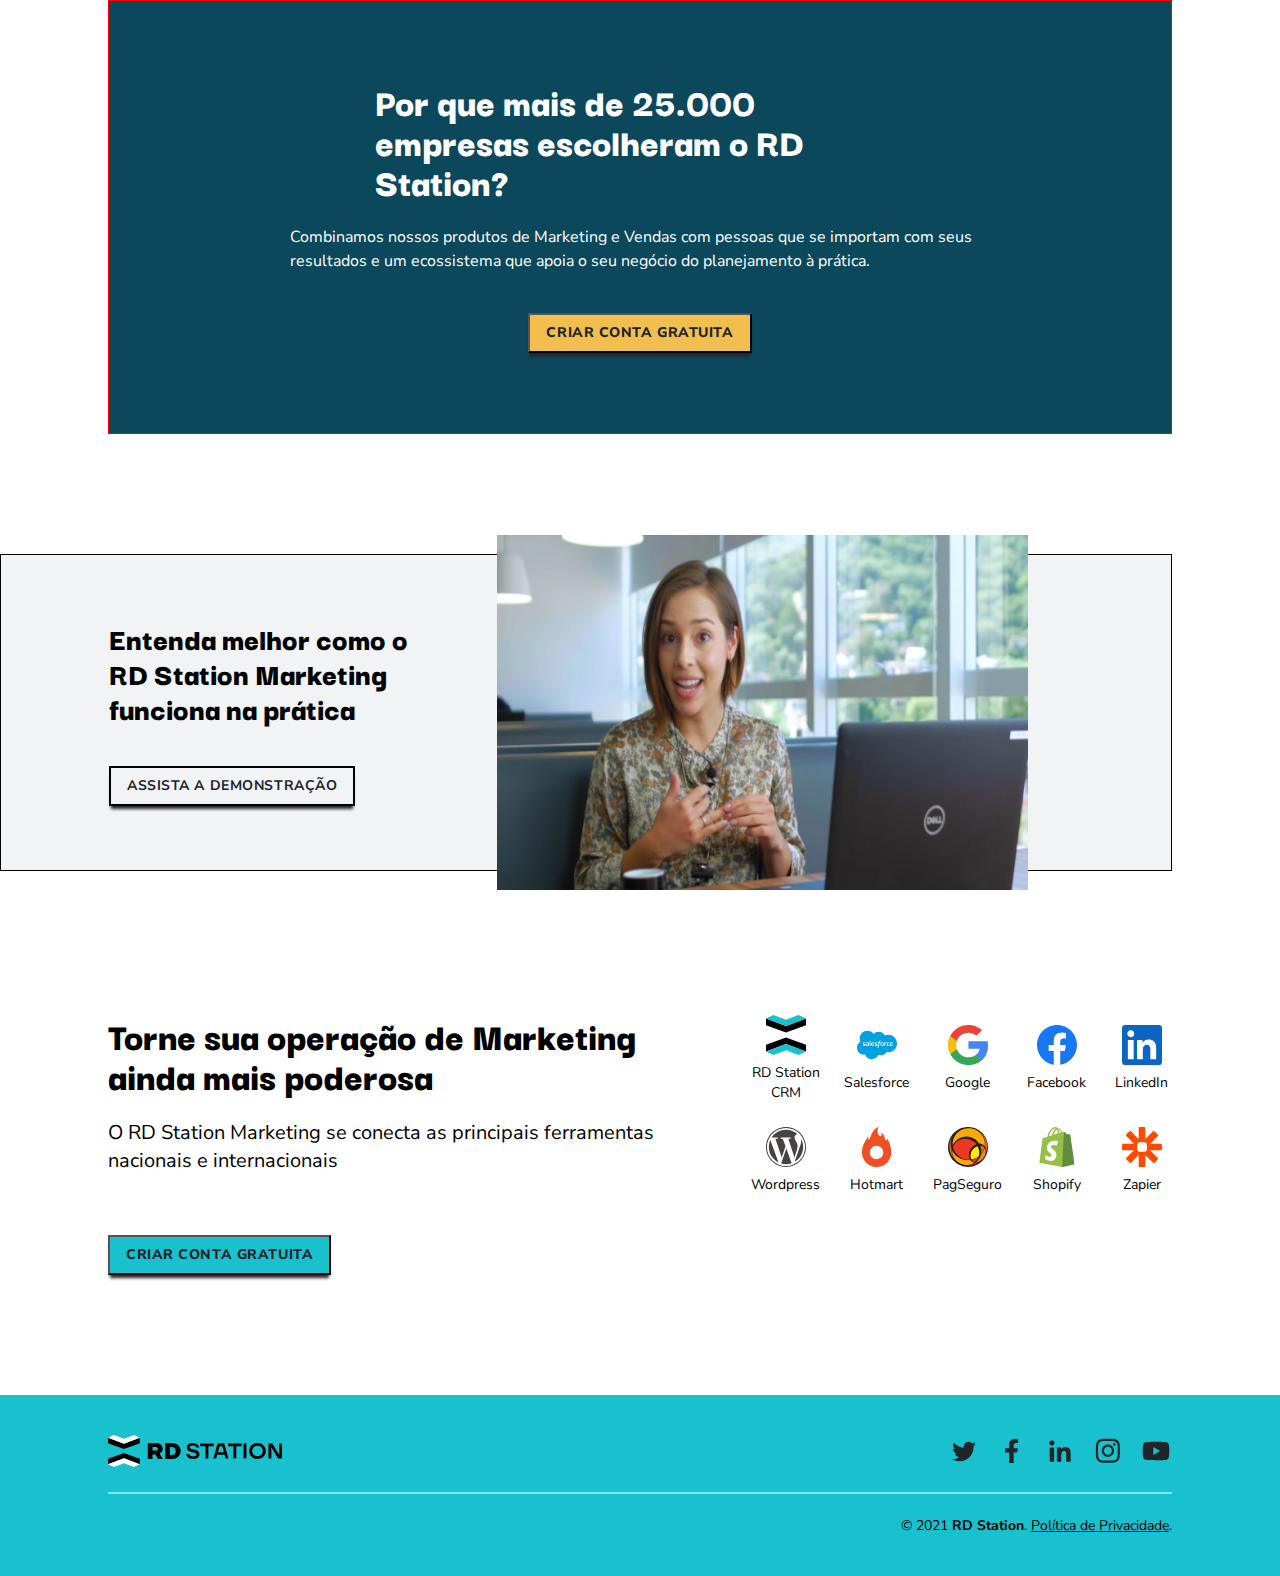
==== commit 3b3bb538: "update" ====
--- a/index.html
+++ b/index.html
@@ -19,15 +19,16 @@
   <body style="background-color: var(--color-gray-30)">
     <!-- The header tag can be styled directly as same as styling div tags -->
     <header class="header" id="myHeader">
-      <img
-        class="headerLogo"
-        src="./assets/logos/logo-rd-station-default.svg"
-        alt="Ícone principal do RD Station"
-        style="height: auto; width: 174px"
-      />
-      <nav class="headerMenu">
+      <a href="#"
+        ><img
+          class="headerLogo"
+          src="./assets/logos/logo-rd-station-default.svg"
+          alt="Ícone principal do RD Station"
+          style="height: auto; width: 174px"
+      /></a>
+      <nav class="headerNav" id="myHeaderNav">
         <!-- There's no problem with placing an image within a <nav> tag. -->
-        <button>Menu 1</button>
+        <a href="#">Menu 1</a>
         <div class="dropdown">
           <button class="dropbtn">
             Menu 2
@@ -40,43 +41,45 @@
           <div class="dropdown-content">
             <div class="categories">
               <h1 class="title">Metodologia</h1>
-              <hr/>
+              <hr />
               <a class="body-sm" href="#">Tudo sobre Inbound Marketing</a>
             </div>
             <div class="categories">
               <h1 class="title">Cursos</h1>
-              <hr>
+              <hr />
               <a class="body-sm" href="#">RD University</a>
               <a class="body-sm" href="#">Introdução ao Inbound Marketing</a>
               <a class="body-sm" href="#">RD Station Marketing Basic</a>
             </div>
             <div class="categories">
               <h1 class="title">Ferramentas</h1>
-              <hr>
+              <hr />
               <a class="body-sm" href="#">Avalie seu funil de vendas</a>
-              <a class="body-sm" href="#">Compare suas métricas de Email Marketing</a>
-              <a class="body-sm" href="#">Calcule o ROI do RD Station Marketing</a>
+              <a class="body-sm" href="#"
+                >Compare suas métricas de Email Marketing</a
+              >
+              <a class="body-sm" href="#"
+                >Calcule o ROI do RD Station Marketing</a
+              >
             </div>
           </div>
         </div>
-        <button>Menu 3</button>
-        <button>Menu 4</button>
+        <a href="#">Menu 3</a>
+        <a href="#">Menu 4</a>
+        <div class="headerbtn" id="myHeaderbtn">
+          <button class="btnSecondary">button</button>
+          <button class="btnPrimary">
+            button
+            <img
+              src="./assets/icons/icon-long-arrow-right.svg"
+              alt="Seta para a direita"
+              style="margin-left: 8px"
+            />
+          </button>
+        </div>
       </nav>
-      <div class="headerButtons">
-        <button class="btnSecondary">button</button>
-        <button
-          class="btnPrimary"
-        >
-          button
-          <img
-            src="./assets/icons/icon-long-arrow-right.svg"
-            alt="Seta para a direita"
-            style="margin-left: 8px"
-          />
-        </button>
-      </div>
       <a
-        class="navButton"
+        class="navbtn"
         href="javascript:void(0);"
         class="icon"
         onclick="myFunction()"
@@ -180,7 +183,9 @@
           alcançar mais resultados.
         </p>
       </div>
-      <div class="together">
+    </div>
+    <div class="together">
+      <div class="togetherContainer">
         <h3 class="heading-sm">Estaremos juntos desde o primeiro passo!</h3>
         <p class="body-md" style="margin-top: 24px">
           Se você ainda não sabe como extrair o máximo das ações digitais, não
@@ -492,11 +497,11 @@
 
     <script>
       function myFunction() {
-        var x = document.getElementById("myHeader");
-        if (x.className === "header") {
+        var x = document.getElementById("myHeaderNav");
+        if (x.className === "headerNav") {
           x.className += " responsive";
         } else {
-          x.className = "header";
+          x.className = "headerNav";
         }
         console.log("x", x);
       }
--- a/styles.css
+++ b/styles.css
@@ -230,6 +230,7 @@
 
 .header {
   height: 80px;
+  width: 100%;
   background-color: var(--clr-white);
   border: 1px solid var(--clr-gray-30);
   padding: 0 7.5vw 0 7.5vw;
@@ -245,58 +246,96 @@
   }
 }
 
+.headerNav {
+  display: flex;
+  flex-direction: row;
+  justify-content: center;
+  align-items: center;
+  column-gap: 4.4vw;
+  margin: 0 2.5vw 0 2.5vw;
+}
+
+.headerNav > a, .dropbtn {
+  font-family: 'Nunito Sans';
+  font-style: normal;
+  font-weight: 700;
+  font-size: 16px;
+  line-height: 100%;
+  display: flex;
+  align-items: center;
+  color: var(--clr-gray-100);
+  text-decoration: none;
+  background: transparent;
+  border: none;
+}
+
+.headerbtn {
+  display: flex;
+  flex-direction: row;
+  justify-content: center;
+  align-items: center;
+  column-gap: 16px;
+}
+
+.navbtn {
+  color: var(--clr-primary-medium);
+  font-size: 30px;
+  text-decoration: none;
+  display: none;
+}
+
 .dropdown-content {
   display: none;
+  justify-content: center;
+  align-items: flex-start;
+  column-gap: 40px;
   position: absolute;
-  background-color: #f9f9f9;
   z-index: 2;
-  top: 50px;
-  left: 108px;
-  right: 108px;
-  background: var(--clr-white);
+  left: 0;
+  background-color: var(--clr-white);
   box-shadow: 0px 8px 18px rgba(33, 36, 41, 0.16);
   border-radius: 2px;
   padding: 24px;
+  width: 100%;
 }
 
 .dropdown:hover .dropdown-content {
   display: flex;
-  flex-direction: row;
-  justify-content: center;
-  align-items: flex-start;
-  column-gap: 40px;
 }
 
 @media screen and (max-width: 768px) {
-  .dropdown, .headerMenu > button, .headerButtons button {
+  .headerNav {
     display: none;
   }
-  .header .navButton {
-    float: right;
-    display: block;
+  .header a.navbtn {
+    display: flex;
   }
 }
 
 @media screen and (max-width: 768px) {
-    .header.responsive {position: relative; border: 2px solid blue}
-    .header.responsive .navButton {
-      float: none;
-      display: block;
-      text-align: left;
-    }
-    .header.responsive .dropdown {float: none;}
-    .header.responsive .dropdown-content {position: relative;}
-    .header.responsive .dropdown .dropbtn {
-      display: block;
-      width: 100%;
-      text-align: left;
-    }
+  .headerNav.responsive {
+    display: flex;
+    flex-direction: column;
+    row-gap: 16px;
+    width: 100%;
+    position: absolute;
+    top: 80px;
+    /* Tem que especificar pois o default value é auto */
+    left: 0;
+    margin: 0;
+    z-index: 2;
+    background-color: var(--clr-white);
+    padding: 24px 16px 56px 16px;
   }
-
-.dropdown-content .categories {
-  display: flex;
-  flex-direction: column;
-  justify-content: center;
+  .headerNav.responsive {
+    display: flex;
+  }
+}
+
+.categories {
+  display: flex;
+  flex-direction: column;
+  justify-content: space-between;
   align-items: flex-start;
   row-gap: 16px;
 }
@@ -320,50 +359,16 @@
   color: #19c1ce;
 }
 
-.navButton {
-  color: var(--clr-primary-medium);
-  font-size: 30px;
-  text-decoration: none;
-  display: none;
-}
-
-.headerMenu {
-  display: flex;
-  flex-direction: row;
-  column-gap: 4.4vw;
-  margin: 0 2.5vw 0 2.5vw;
-}
-
-/* .headerLogo {
+.headerLogo {
     width: min(50vw, 200px);
-} */
-
-.headerMenu > button,
-.dropbtn {
-  color: var(--clr-gray-100);
-  font-family: var(--fnt-nunito);
-  font-weight: var(--fnt-wgt-bold);
-  font-style: normal;
-  cursor: pointer;
-  font-size: 16px;
-  /* font-size: 1.17vw; */
-  line-height: 100%;
-  background-color: transparent;
-  background-repeat: no-repeat;
-  border: none;
-}
-
-.headerButtons {
-  display: flex;
-  flex-direction: row;
-  column-gap: 16px;
 }
 
 /* Hero */
 
 .hero {
   background-color: var(--clr-gray-10);
-  height: 1123px;
+  /* height: 1123px; */
+  height: 700px;
   clip-path: polygon(44% 0, 100% 41%, 100% 100%, 0 100%, 0 0);
 }
 
@@ -382,15 +387,19 @@
 
 .together {
   height: 331px;
-  display: flex;
-  flex-direction: column;
-  justify-content: center;
-  align-items: flex-start;
-  padding: 80px 732px 80px 108px;
   background-color: var(--clr-primary-dark);
+  clip-path: polygon(7% 0, 100% 0, 100% 100%, 0 100%, 0 32%);
+  margin-bottom: 142px;
+}
+
+.togetherContainer {
   color: var(--clr-white);
-  clip-path: polygon(7% 0, 100% 0, 100% 100%, 0 100%, 0 32%);
-  /* margin-bottom: 142px; */
+  display: flex;
+  flex-direction: column;
+  justify-content: center;
+  align-items: flex-start;
+  row-gap: 24px;
+  margin: 0 108px 0 108px;
 }
 
 /* Forms */
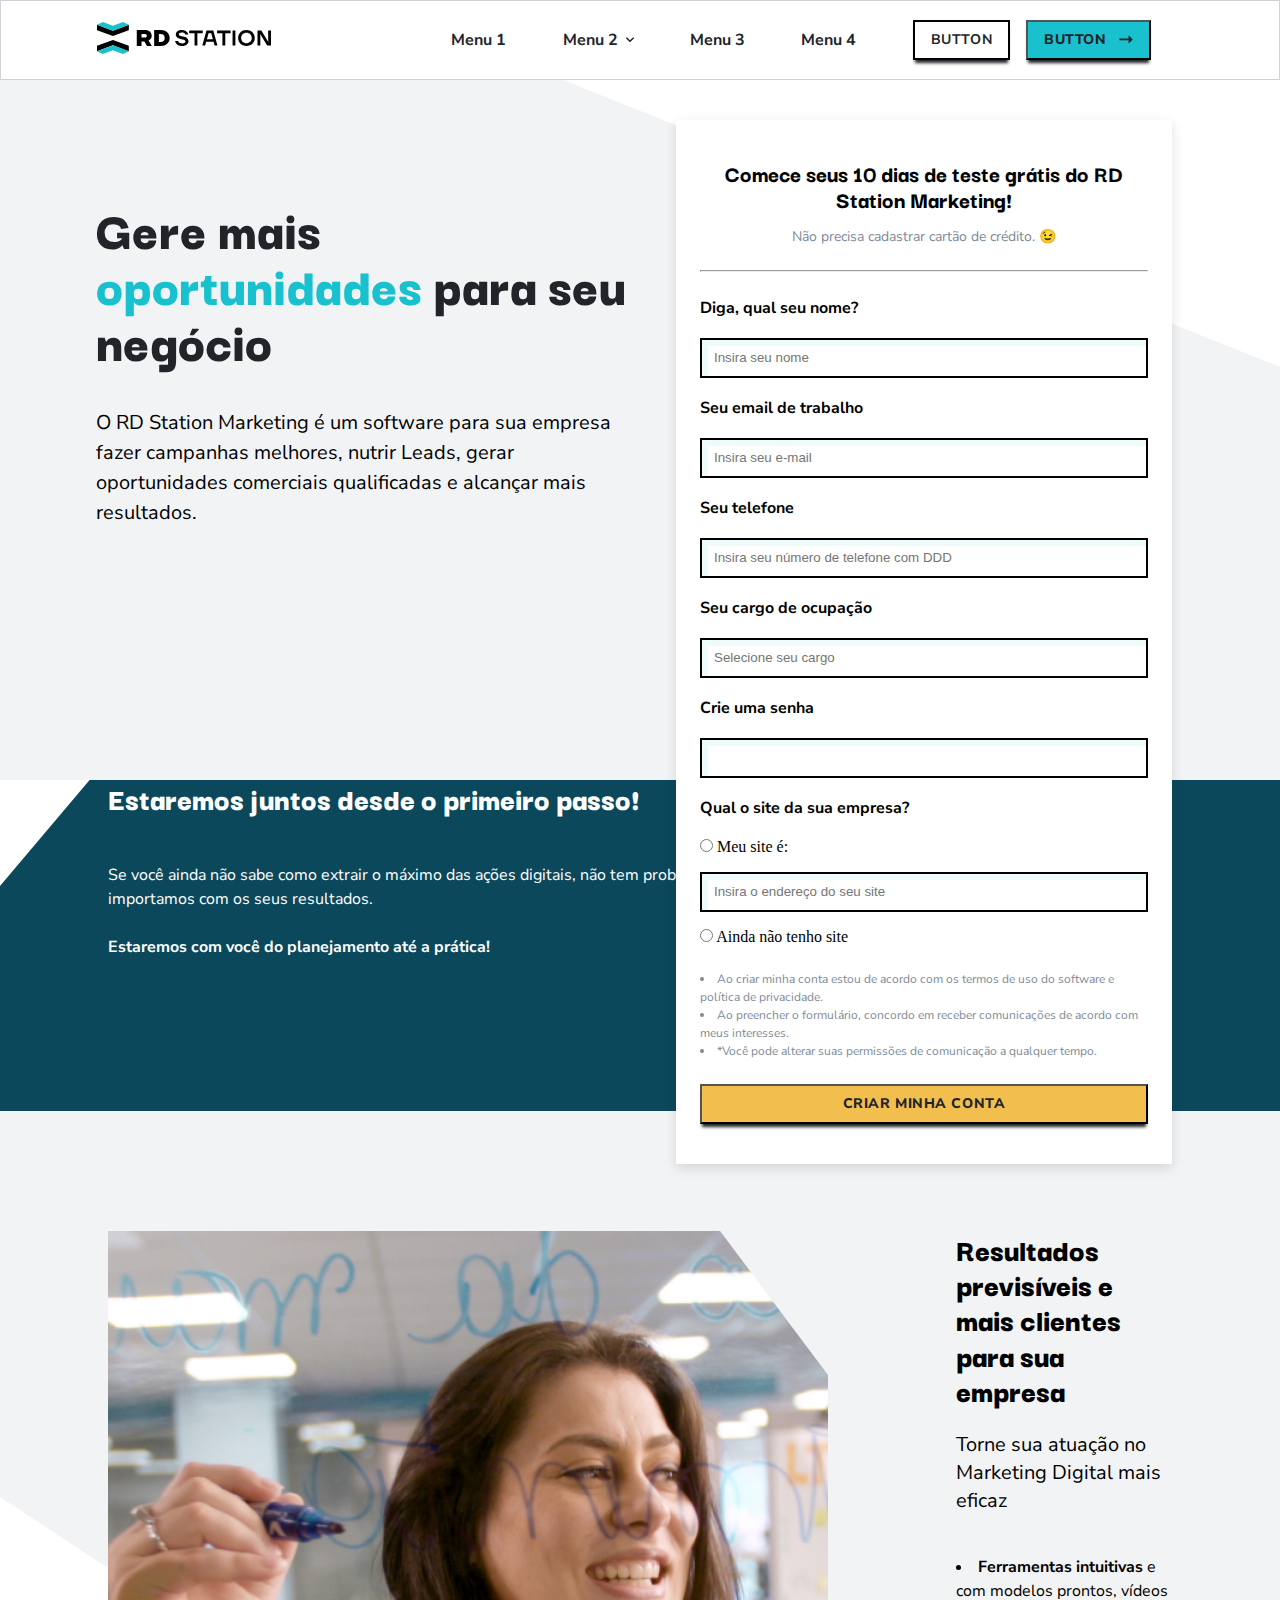
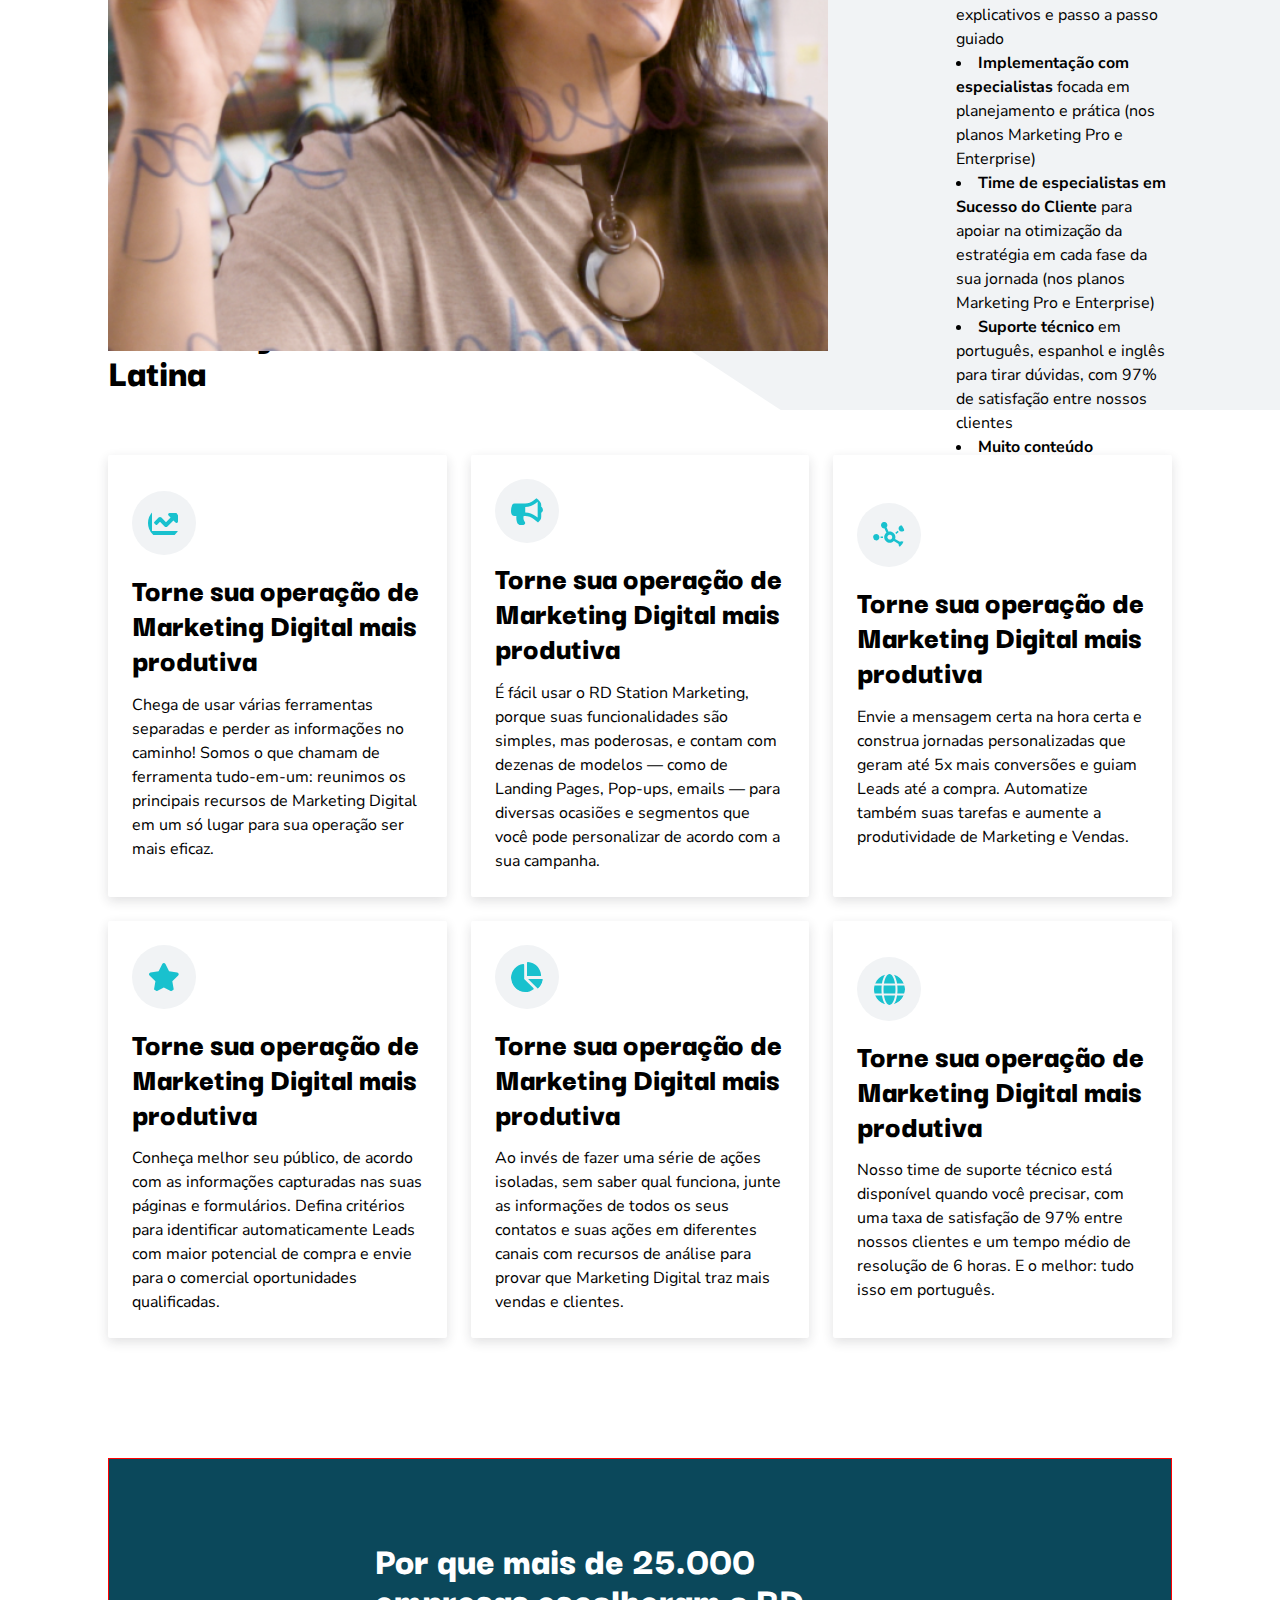
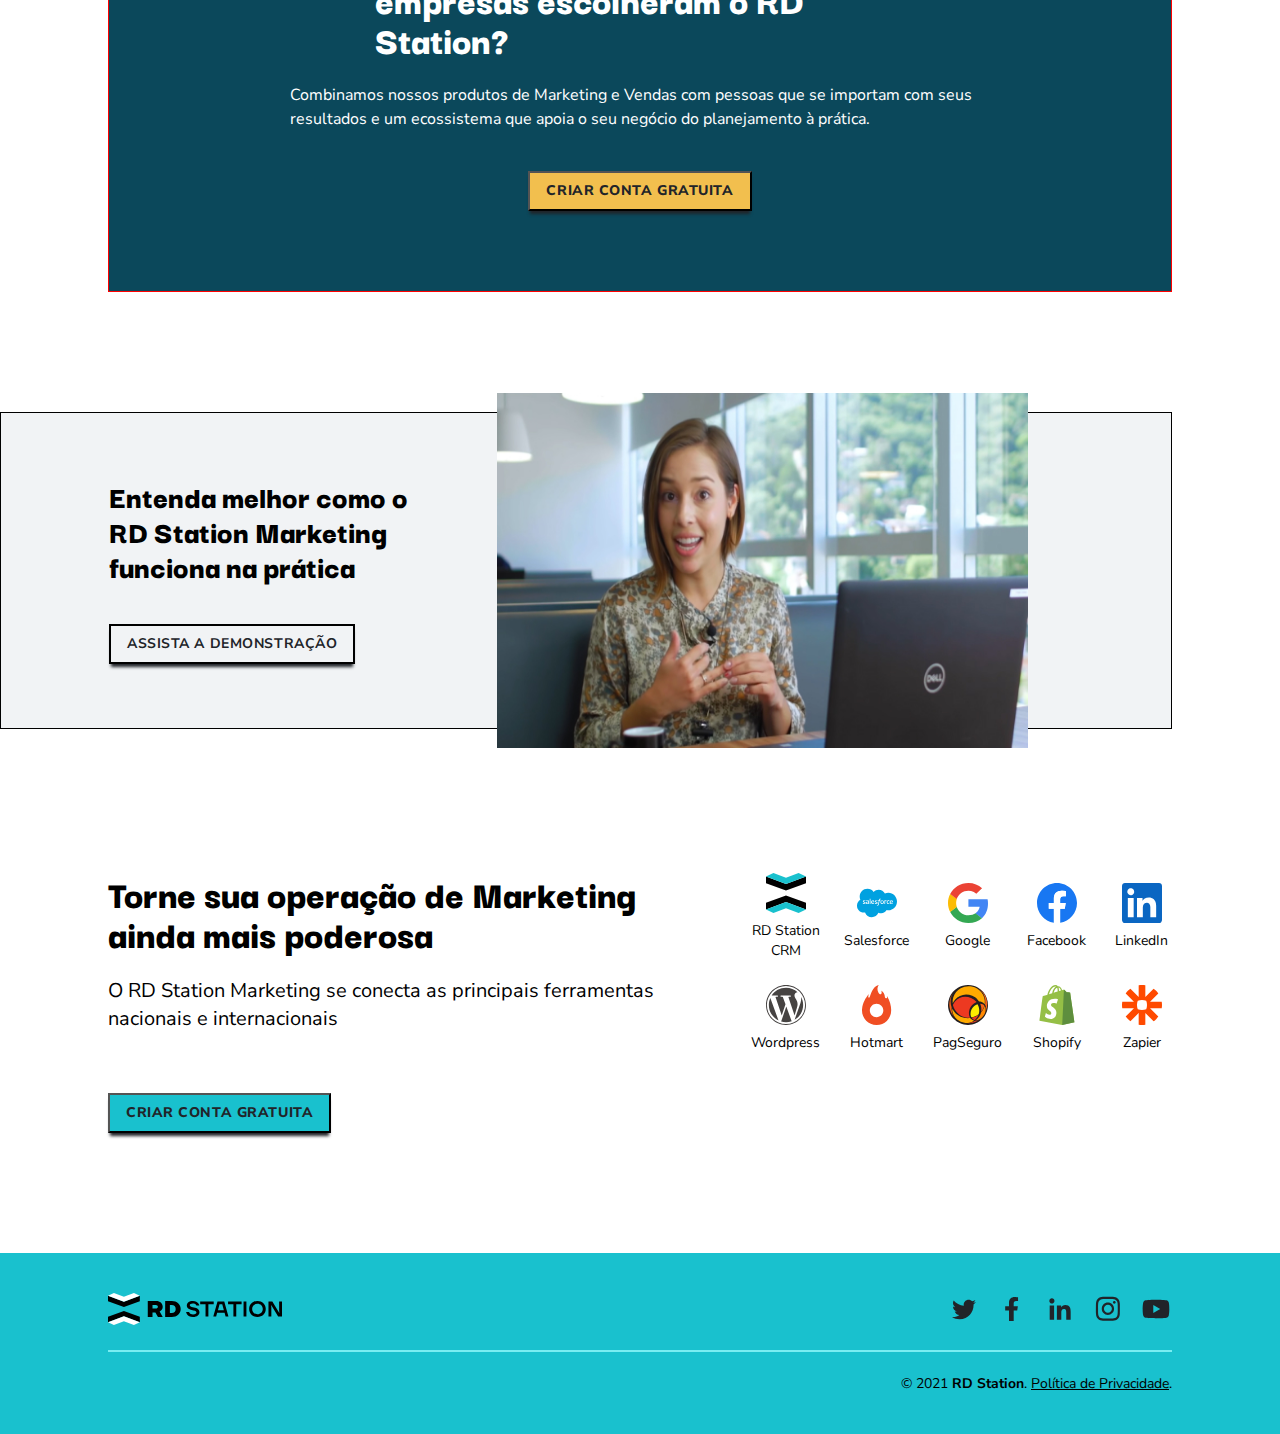
==== commit 3026f204: "update" ====
--- a/index.html
+++ b/index.html
@@ -26,7 +26,7 @@
           alt="Ícone principal do RD Station"
           style="height: auto; width: 174px"
       /></a>
-      <nav class="headerNav" id="myHeaderNav">
+      <nav class="headerNav">
         <!-- There's no problem with placing an image within a <nav> tag. -->
         <a href="#">Menu 1</a>
         <div class="dropdown">
@@ -66,7 +66,7 @@
         </div>
         <a href="#">Menu 3</a>
         <a href="#">Menu 4</a>
-        <div class="headerbtn" id="myHeaderbtn">
+        <div class="headerbtn">
           <button class="btnSecondary">button</button>
           <button class="btnPrimary">
             button
@@ -78,6 +78,67 @@
           </button>
         </div>
       </nav>
+
+      <nav class="headerNavMobile" id="myHeaderNav">
+        <div class="menuContainerMobile">
+          <!-- There's no problem with placing an image within a <nav> tag. -->
+          <a href="#">Menu 1</a>
+          <hr />
+          <div class="dropdown">
+            <button class="dropbtn">
+              Menu 2
+              <img
+                src="./assets/icons/icon-down-arrow.svg"
+                alt="Seta para baixo"
+                style="margin-left: 8px"
+              />
+            </button>
+            <div class="dropdown-content">
+              <div class="categories">
+                <h1 class="title">Metodologia</h1>
+                <hr />
+                <a class="body-sm" href="#">Tudo sobre Inbound Marketing</a>
+              </div>
+              <div class="categories">
+                <h1 class="title">Cursos</h1>
+                <hr />
+                <a class="body-sm" href="#">RD University</a>
+                <a class="body-sm" href="#">Introdução ao Inbound Marketing</a>
+                <a class="body-sm" href="#">RD Station Marketing Basic</a>
+              </div>
+              <div class="categories">
+                <h1 class="title">Ferramentas</h1>
+                <hr />
+                <a class="body-sm" href="#">Avalie seu funil de vendas</a>
+                <a class="body-sm" href="#"
+                  >Compare suas métricas de Email Marketing</a
+                >
+                <a class="body-sm" href="#"
+                  >Calcule o ROI do RD Station Marketing</a
+                >
+              </div>
+            </div>
+          </div>
+          <hr />
+          <a href="#">Menu 3</a>
+          <hr />
+          <a href="#">Menu 4</a>
+          <hr />
+          <a href="#">Menu 5</a>
+        </div>
+        <div class="headerbtnMobile">
+          <button class="btnSecondary">button</button>
+          <button class="btnPrimary">
+            button
+            <img
+              src="./assets/icons/icon-long-arrow-right.svg"
+              alt="Seta para a direita"
+              style="margin-left: 8px"
+            />
+          </button>
+        </div>
+      </nav>
+
       <a
         class="navbtn"
         href="javascript:void(0);"
@@ -86,6 +147,7 @@
         >&#9776;</a
       >
     </header>
+    
     <!-- A hero image is a website design term used to describe an oversized banner image at the top of a website. -->
     <div class="formsContainer">
       <h4 class="heading-xs" style="text-align: center">
@@ -170,6 +232,7 @@
         Criar minha conta
       </button>
     </div>
+
     <div class="hero">
       <div class="heroTextContainer">
         <h1 class="heading-lg" style="color: var(--clr-gray-100)">
@@ -214,24 +277,24 @@
             </p>
             <ul class="resultadoList body-md" style="margin-top: 40px">
               <li>
-                Ferramentas intuitivas e com modelos prontos, vídeos
+                <strong>Ferramentas intuitivas</strong> e com modelos prontos, vídeos
                 explicativos e passo a passo guiado
               </li>
               <li>
-                Implementação com especialistas focada em planejamento e prática
+                <strong>Implementação com especialistas</strong> focada em planejamento e prática
                 (nos planos Marketing Pro e Enterprise)
               </li>
               <li>
-                Time de especialistas em Sucesso do Cliente para apoiar na
+                <strong>Time de especialistas em Sucesso do Cliente</strong> para apoiar na
                 otimização da estratégia em cada fase da sua jornada (nos planos
                 Marketing Pro e Enterprise)
               </li>
-              <li>
-                Suporte técnico em português, espanhol e inglês para tirar
+              <li>  
+                <strong>Suporte técnico</strong> em português, espanhol e inglês para tirar
                 dúvidas, com 97% de satisfação entre nossos clientes
               </li>
               <li>
-                Muito conteúdo educativo, eventos, cursos da RD University e
+                <strong>Muito conteúdo educativo</strong>, eventos, cursos da RD University e
                 comunidades para você continuar evoluindo
               </li>
             </ul>
@@ -498,10 +561,10 @@
     <script>
       function myFunction() {
         var x = document.getElementById("myHeaderNav");
-        if (x.className === "headerNav") {
+        if (x.className === "headerNavMobile") {
           x.className += " responsive";
         } else {
-          x.className = "headerNav";
+          x.className = "headerNavMobile";
         }
         console.log("x", x);
       }
--- a/styles.css
+++ b/styles.css
@@ -244,6 +244,7 @@
   .header {
     padding: 0 2vw;
   }
+
 }
 
 .headerNav {
@@ -255,8 +256,9 @@
   margin: 0 2.5vw 0 2.5vw;
 }
 
-.headerNav > a, .dropbtn {
-  font-family: 'Nunito Sans';
+.headerNav > a,
+.dropbtn {
+  font-family: "Nunito Sans";
   font-style: normal;
   font-weight: 700;
   font-size: 16px;
@@ -303,6 +305,44 @@
   display: flex;
 }
 
+.headerNavMobile {
+  display: none;
+}
+
+.menuContainerMobile {
+  display: flex;
+  flex-direction: column;
+  row-gap: 16px;
+  width: 100%;
+  padding: 24px 16px 56px 16px;
+}
+
+.menuContainerMobile > a {
+  font-family: "Nunito Sans";
+  font-style: normal;
+  font-weight: 700;
+  font-size: 16px;
+  line-height: 100%;
+  display: flex;
+  align-items: center;
+  color: var(--clr-gray-100);
+  text-decoration: none;
+  background: transparent;
+  border: none;
+}
+
+.headerbtnMobile {
+  display: flex;
+  flex-direction: row;
+  justify-content: center;
+  align-items: center;
+  column-gap: 16px;
+  width: 100%;
+  height: 88px;
+  border: 1px solid black;
+  background-color: var(--clr-gray-10);
+}
+
 @media screen and (max-width: 768px) {
   .headerNav {
     display: none;
@@ -313,10 +353,11 @@
 }
 
 @media screen and (max-width: 768px) {
-  .headerNav.responsive {
+  .headerNavMobile.responsive {
     display: flex;
     flex-direction: column;
-    row-gap: 16px;
+    justify-content: center;
+    align-items: center;
     width: 100%;
     position: absolute;
     top: 80px;
@@ -325,10 +366,6 @@
     margin: 0;
     z-index: 2;
     background-color: var(--clr-white);
-    padding: 24px 16px 56px 16px;
-  }
-  .headerNav.responsive {
-    display: flex;
   }
 }
 
@@ -360,14 +397,13 @@
 }
 
 .headerLogo {
-    width: min(50vw, 200px);
+  width: min(50vw, 200px);
 }
 
 /* Hero */
 
 .hero {
   background-color: var(--clr-gray-10);
-  /* height: 1123px; */
   height: 700px;
   clip-path: polygon(44% 0, 100% 41%, 100% 100%, 0 100%, 0 0);
 }
@@ -378,7 +414,6 @@
   justify-content: center;
   align-items: flex-start;
   width: 100%;
-  /* border: 2px solid red; */
   row-gap: 40px;
   padding: 120px 50.8vw 288px 7.5vw;
 }
@@ -389,7 +424,6 @@
   height: 331px;
   background-color: var(--clr-primary-dark);
   clip-path: polygon(7% 0, 100% 0, 100% 100%, 0 100%, 0 32%);
-  margin-bottom: 142px;
 }
 
 .togetherContainer {
@@ -406,15 +440,38 @@
 
 .formsContainer {
   background-color: var(--clr-white);
-  margin: 0 25px 25px 25px;
-  border: 1px solid black;
+  box-shadow: 0px 4px 12px rgba(33, 36, 41, 0.14);
+  border-radius: 2px;
   padding: 40px 24px 40px 24px;
   width: 496px;
   position: absolute;
   top: 120px;
-  left: auto;
   right: 108px;
   z-index: 1;
+}
+
+@media screen and (max-width: 1218px) {
+  .formsContainer {
+    width: 400px;
+  }
+}
+
+@media screen and (max-width: 1050px) {
+  .formsContainer {
+    width: 350px;
+  }
+}
+
+@media screen and (max-width: 910px) {
+  .formsContainer {
+    width: 300px;
+  }
+}
+
+@media screen and (max-width: 850px) {
+  .formsContainer {
+    right: 40px;
+  }
 }
 
 .userForm {
@@ -460,13 +517,13 @@
 .resultadoContainer {
   height: 760px;
   width: 100%;
-  padding: 20px 108px 0 108px;
+  padding: 120px 108px 0 108px;
 }
 
 .resultadoContainer::before {
   content: "";
   position: absolute;
-  top: 1200px;
+  top: 1110px;
   left: 0;
   width: 100%;
   height: 100%;
@@ -489,8 +546,26 @@
 
 #resultadoImage {
   clip-path: polygon(85% 0, 100% 20%, 100% 100%, 0 100%, 0 0);
-  height: 85vh;
-  width: 85vw;
+  height: 80vh;
+  width: 80vw;
+}
+
+@media screen and (max-width: 1110px) {
+  #resultadoImage {
+    height: 60vh;
+    width: auto;
+  }
+}
+
+@media screen and (max-width: 1010px) {
+  #resultadoImage {
+    height: 40vh;
+    width: auto;
+  }
+
+  .resultadoRow {
+    column-gap: 24px;
+  }
 }
 
 /* Benefits */
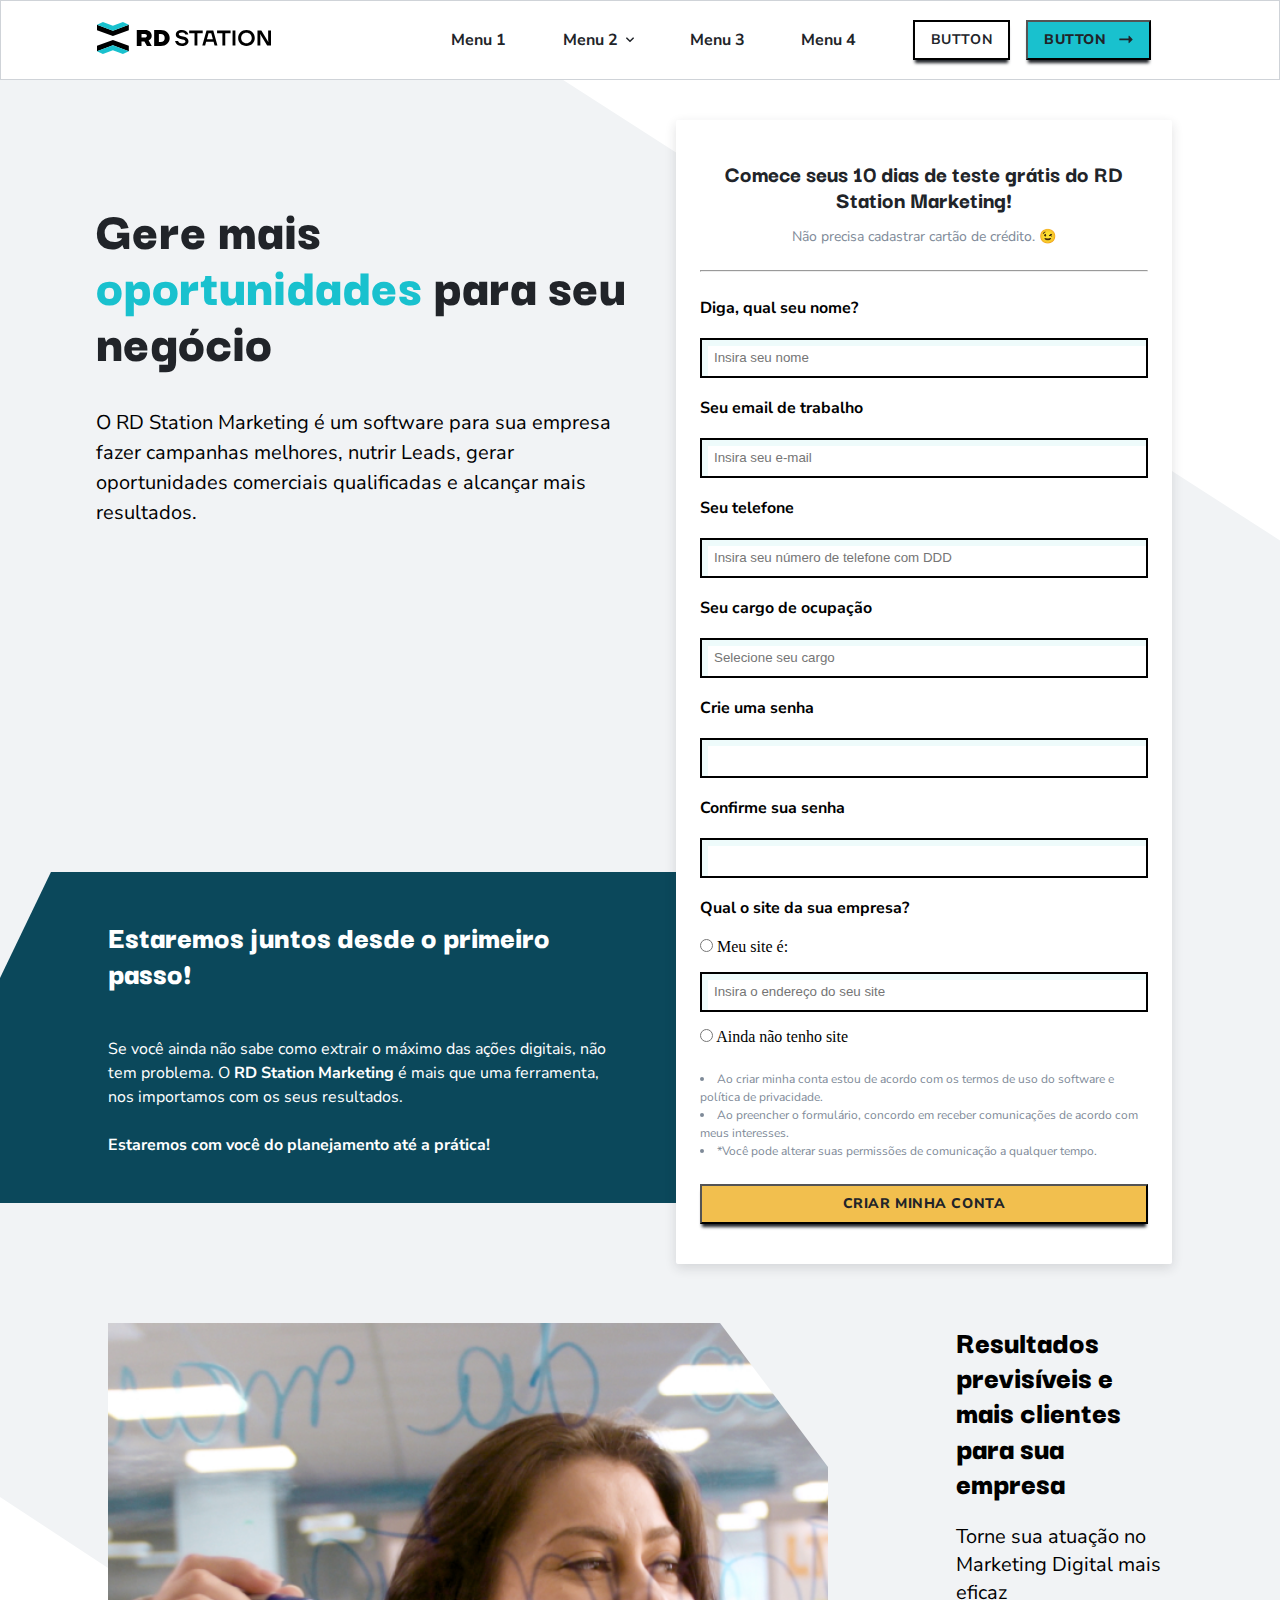
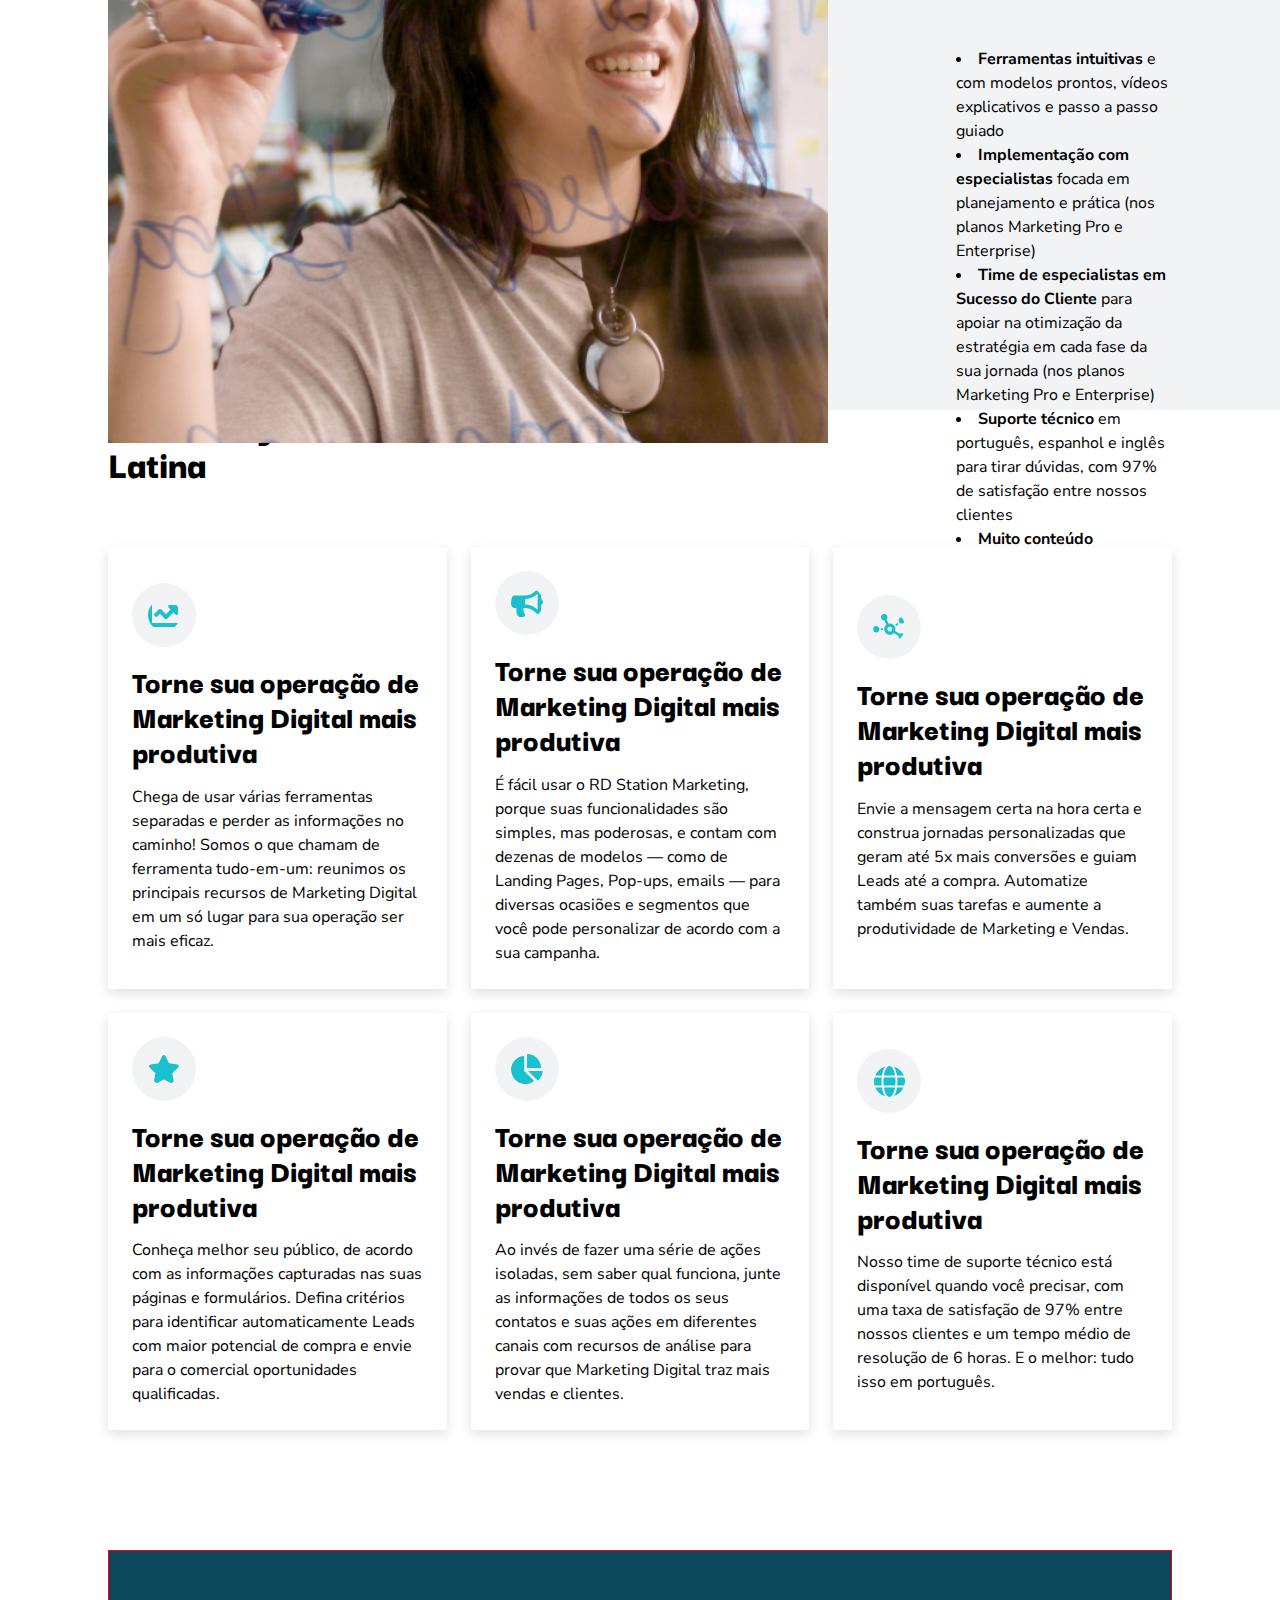
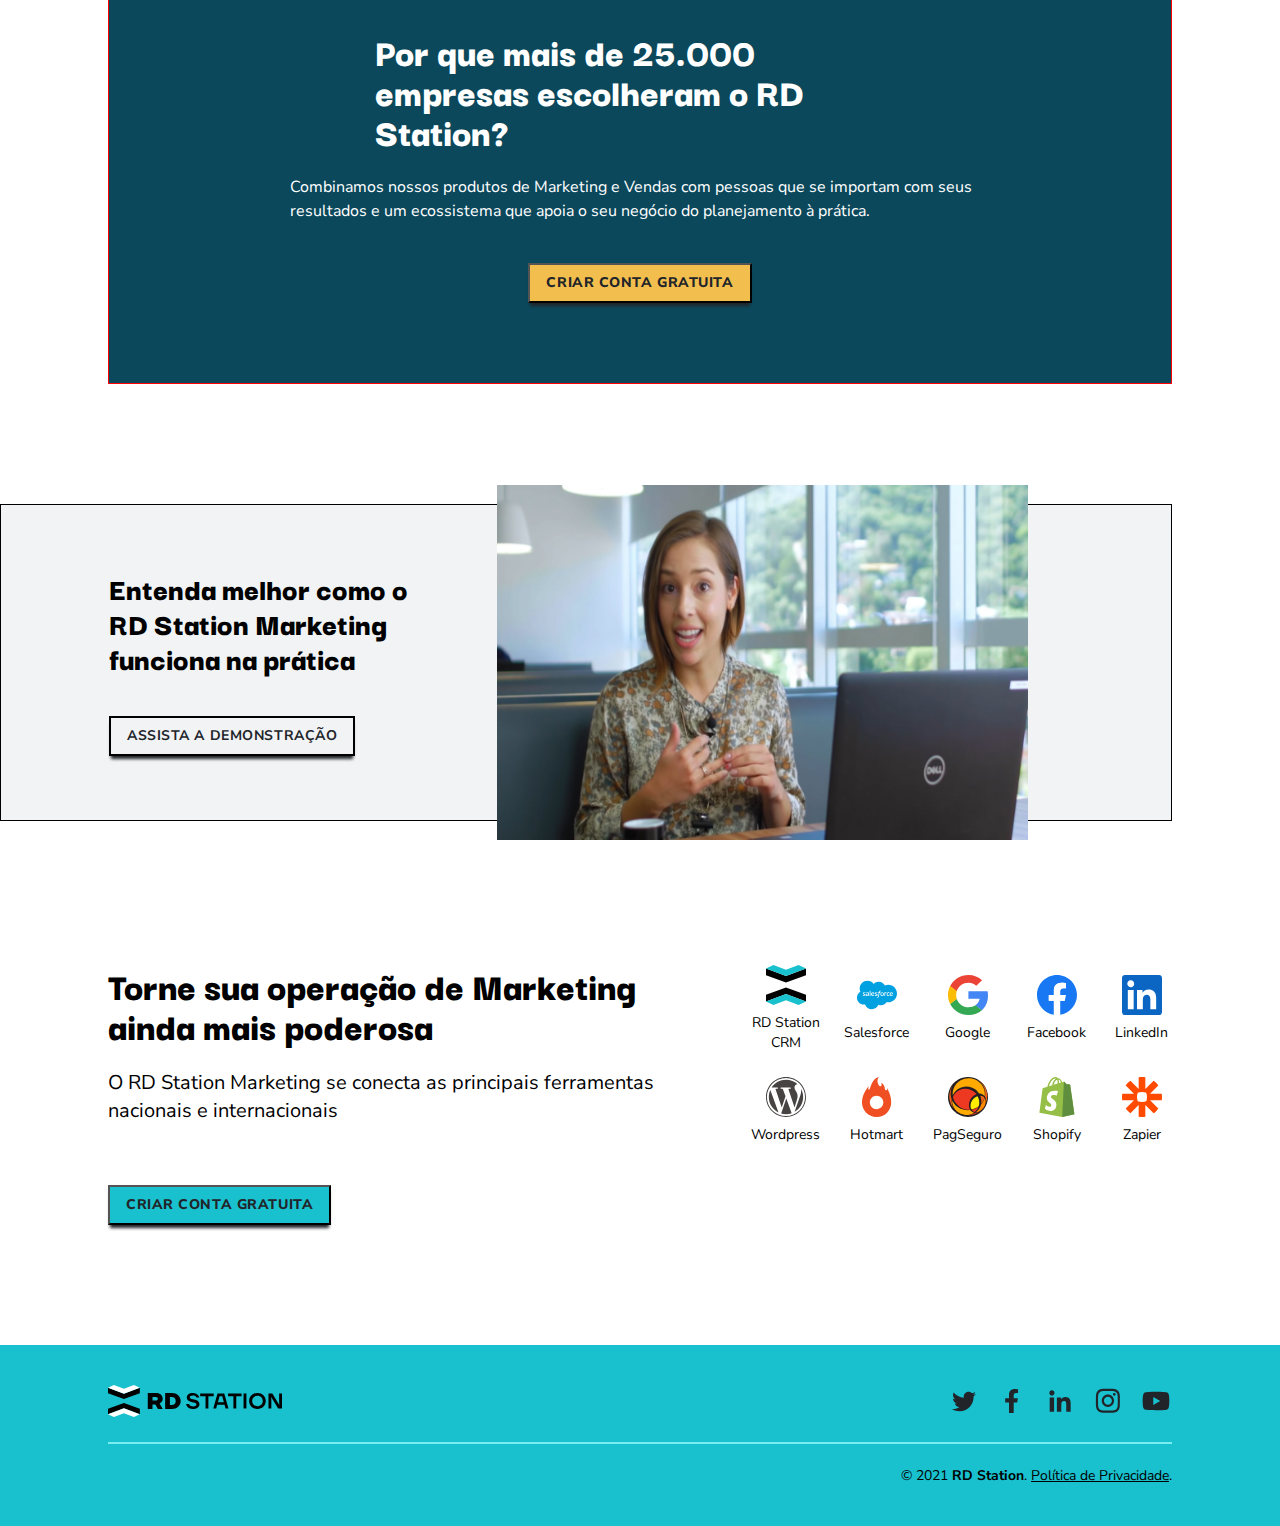
==== commit 274f2bf0: "update" ====
--- a/index.html
+++ b/index.html
@@ -150,7 +150,7 @@
     
     <!-- A hero image is a website design term used to describe an oversized banner image at the top of a website. -->
     <div class="formsContainer">
-      <h4 class="heading-xs" style="text-align: center">
+      <h4 class="heading-xs" style="text-align: center; color: var(--clr-gray-100)">
         Comece seus 10 dias de teste grátis do RD Station Marketing!
       </h4>
       <p
@@ -195,6 +195,8 @@
         /><br />
         <label for="pwd">Crie uma senha</label><br />
         <input type="password" id="pwd" name="pwd" minlength="8" /><br />
+        <label for="pwd">Confirme sua senha</label><br />
+        <input type="password" id="pwd" name="pwd" minlength="8" /><br />
         <label for="worksite">Qual o site da sua empresa?</label><br />
         <div>
           <input type="radio" id="worksite" name="worksite" />
@@ -246,18 +248,18 @@
           alcançar mais resultados.
         </p>
       </div>
-    </div>
-    <div class="together">
-      <div class="togetherContainer">
-        <h3 class="heading-sm">Estaremos juntos desde o primeiro passo!</h3>
-        <p class="body-md" style="margin-top: 24px">
-          Se você ainda não sabe como extrair o máximo das ações digitais, não
-          tem problema. O <strong>RD Station Marketing</strong> é mais que uma
-          ferramenta, nos importamos com os seus resultados.
-        </p>
-        <p class="body-md">
-          <strong>Estaremos com você do planejamento até a prática!</strong>
-        </p>
+      <div class="together">
+        <div class="togetherContainer">
+          <h3 class="heading-sm">Estaremos juntos desde o primeiro passo!</h3>
+          <p class="body-md" style="margin-top: 24px">
+            Se você ainda não sabe como extrair o máximo das ações digitais, não
+            tem problema. O <strong>RD Station Marketing</strong> é mais que uma
+            ferramenta, nos importamos com os seus resultados.
+          </p>
+          <p class="body-md">
+            <strong>Estaremos com você do planejamento até a prática!</strong>
+          </p>
+        </div>
       </div>
     </div>
     <section>
--- a/styles.css
+++ b/styles.css
@@ -404,8 +404,9 @@
 
 .hero {
   background-color: var(--clr-gray-10);
-  height: 700px;
+  height: 1123px;
   clip-path: polygon(44% 0, 100% 41%, 100% 100%, 0 100%, 0 0);
+  position: relative;
 }
 
 .heroTextContainer {
@@ -424,6 +425,8 @@
   height: 331px;
   background-color: var(--clr-primary-dark);
   clip-path: polygon(7% 0, 100% 0, 100% 100%, 0 100%, 0 32%);
+  position: absolute;
+  bottom: 0;
 }
 
 .togetherContainer {
@@ -434,6 +437,8 @@
   align-items: flex-start;
   row-gap: 24px;
   margin: 0 108px 0 108px;
+  height: 100%;
+  width: 40vw;
 }
 
 /* Forms */
@@ -452,13 +457,17 @@
 
 @media screen and (max-width: 1218px) {
   .formsContainer {
-    width: 400px;
+    width: 390px;
   }
 }
 
 @media screen and (max-width: 1050px) {
   .formsContainer {
     width: 350px;
+    right: 80px;
+  }
+  .togetherContainer {
+    width: 38vw;
   }
 }
 
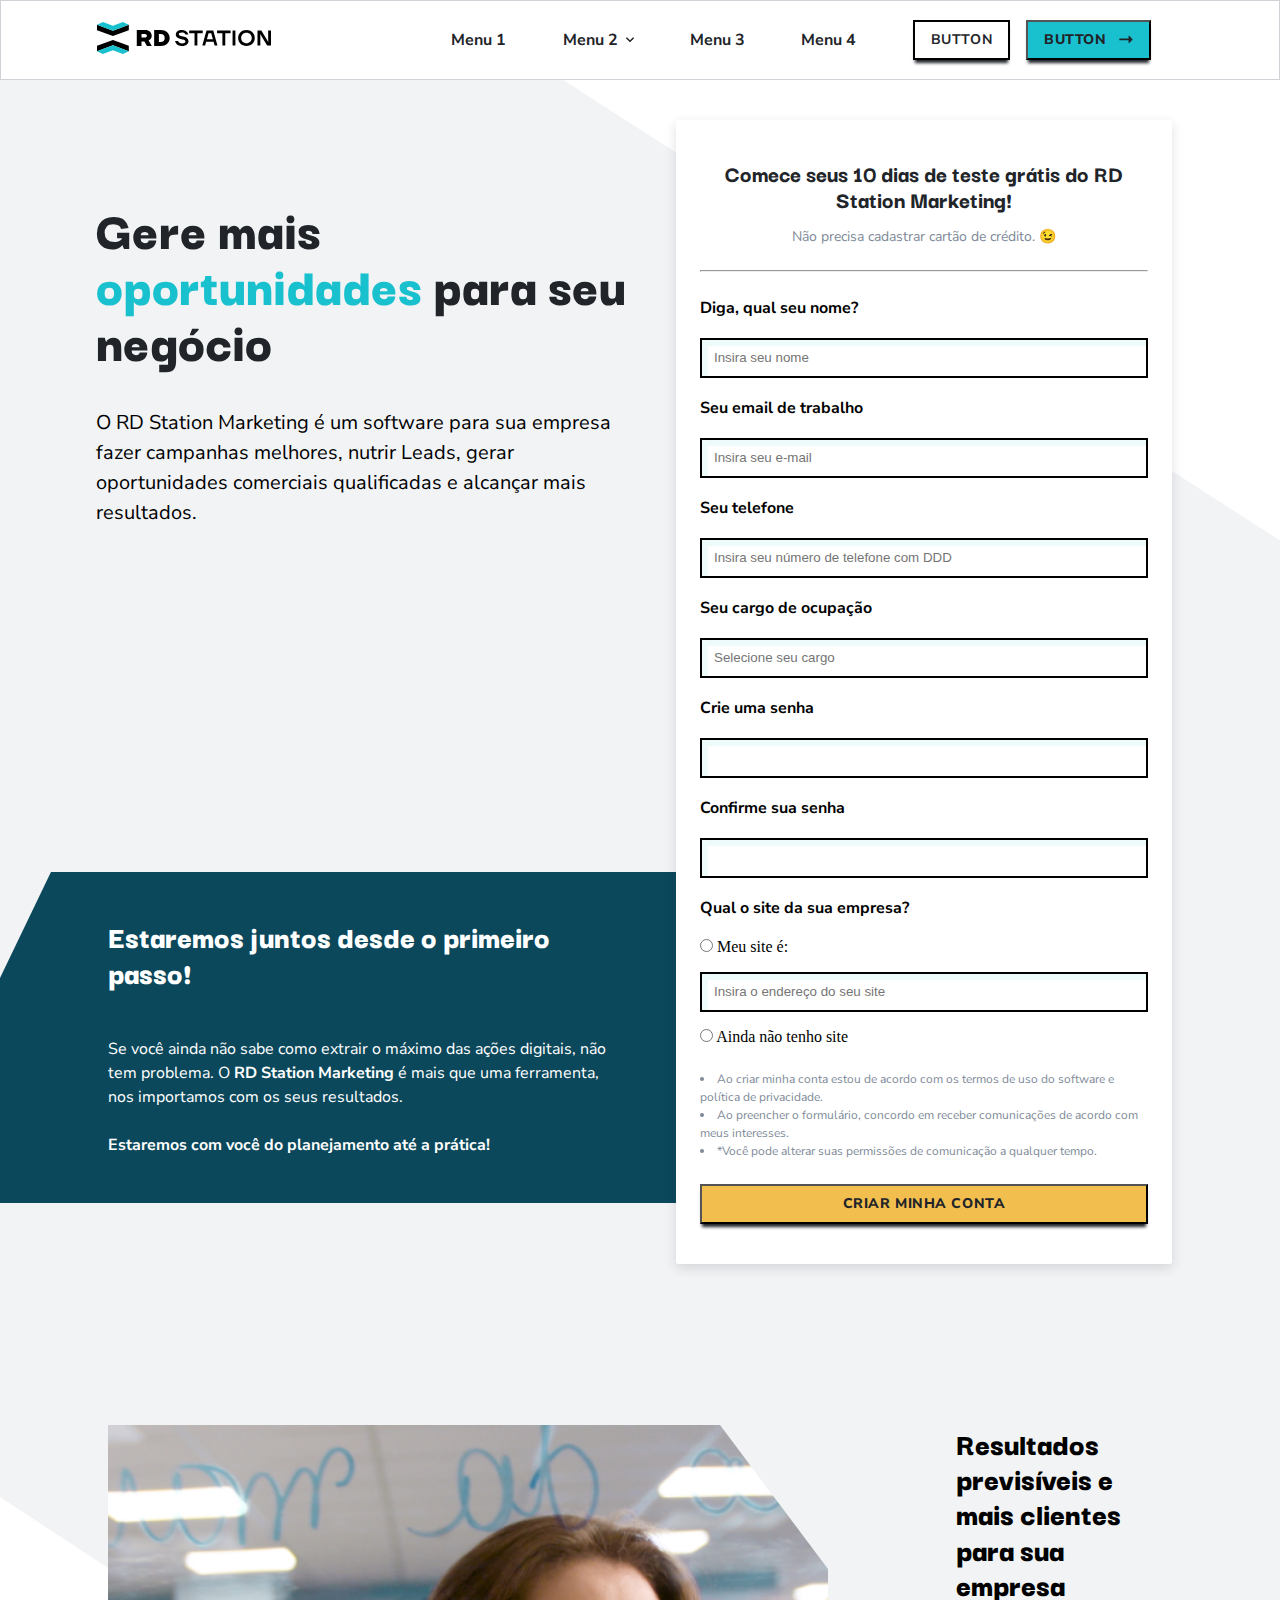
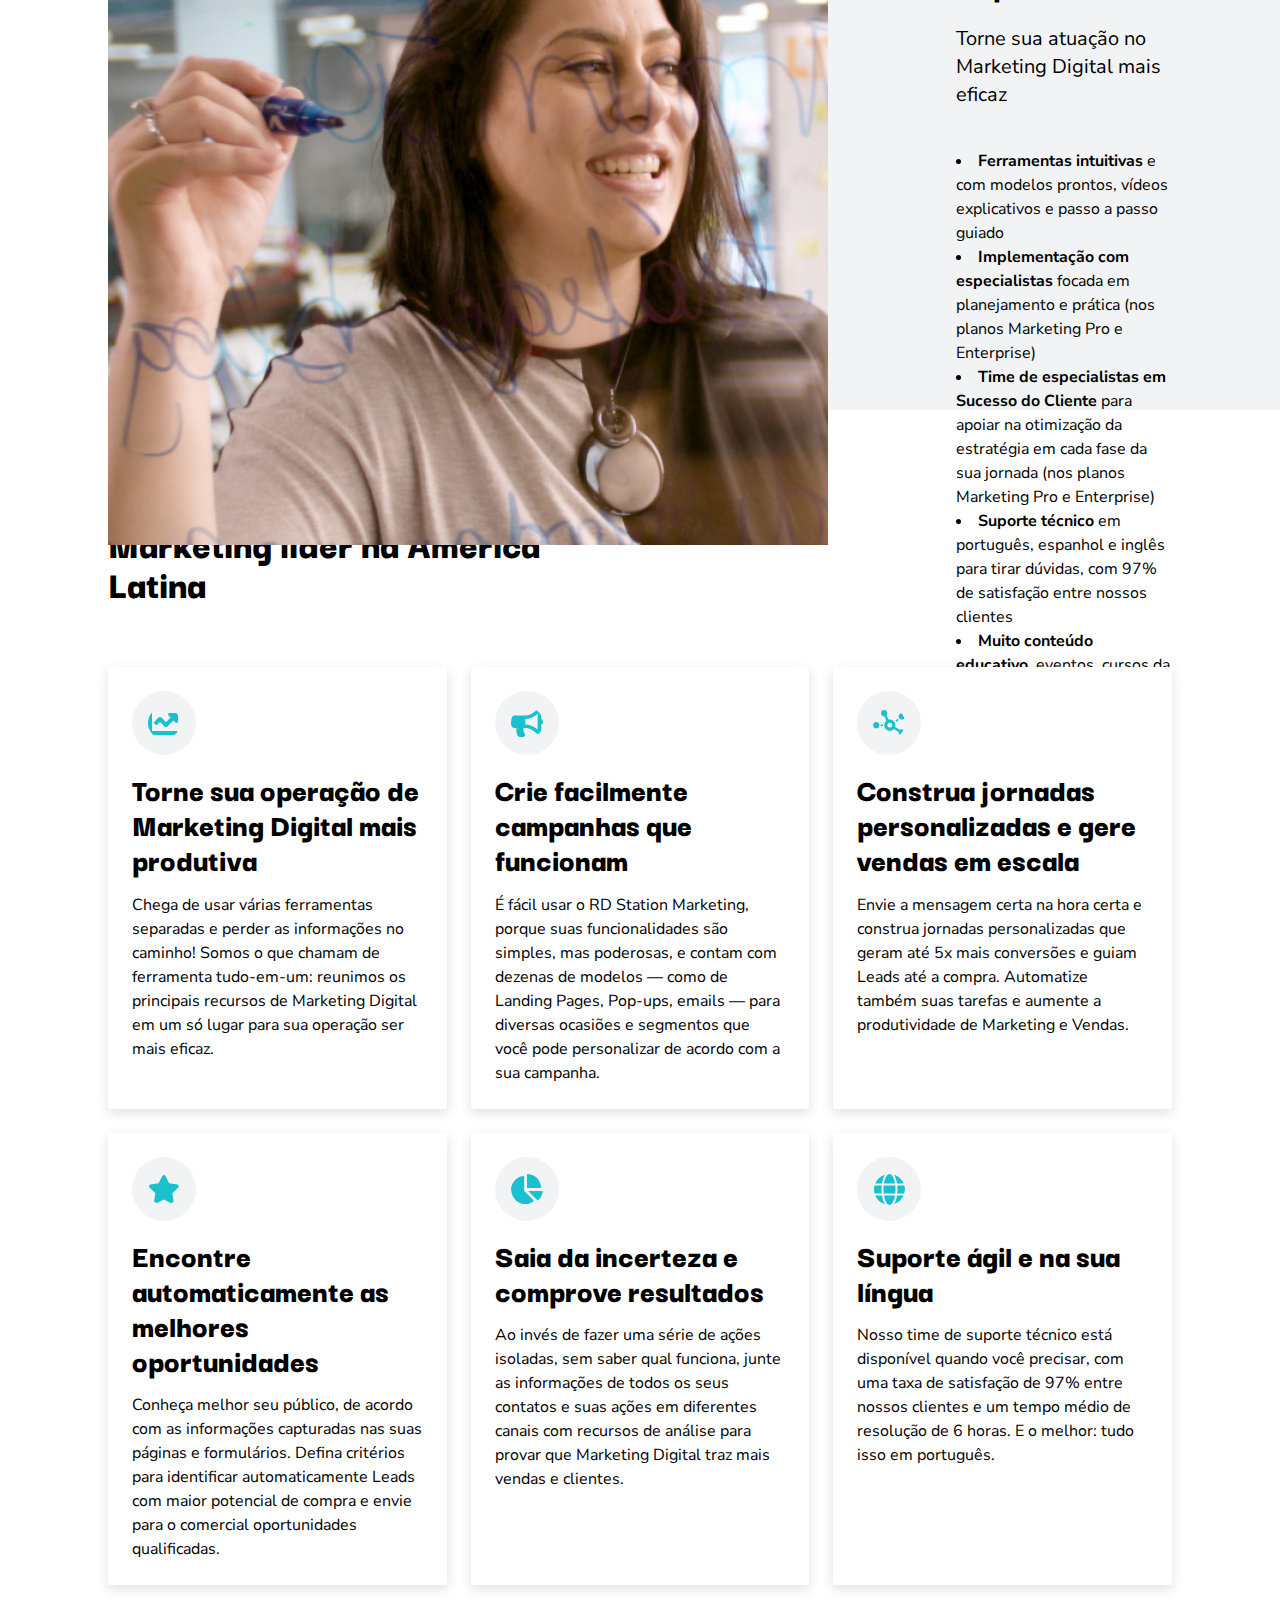
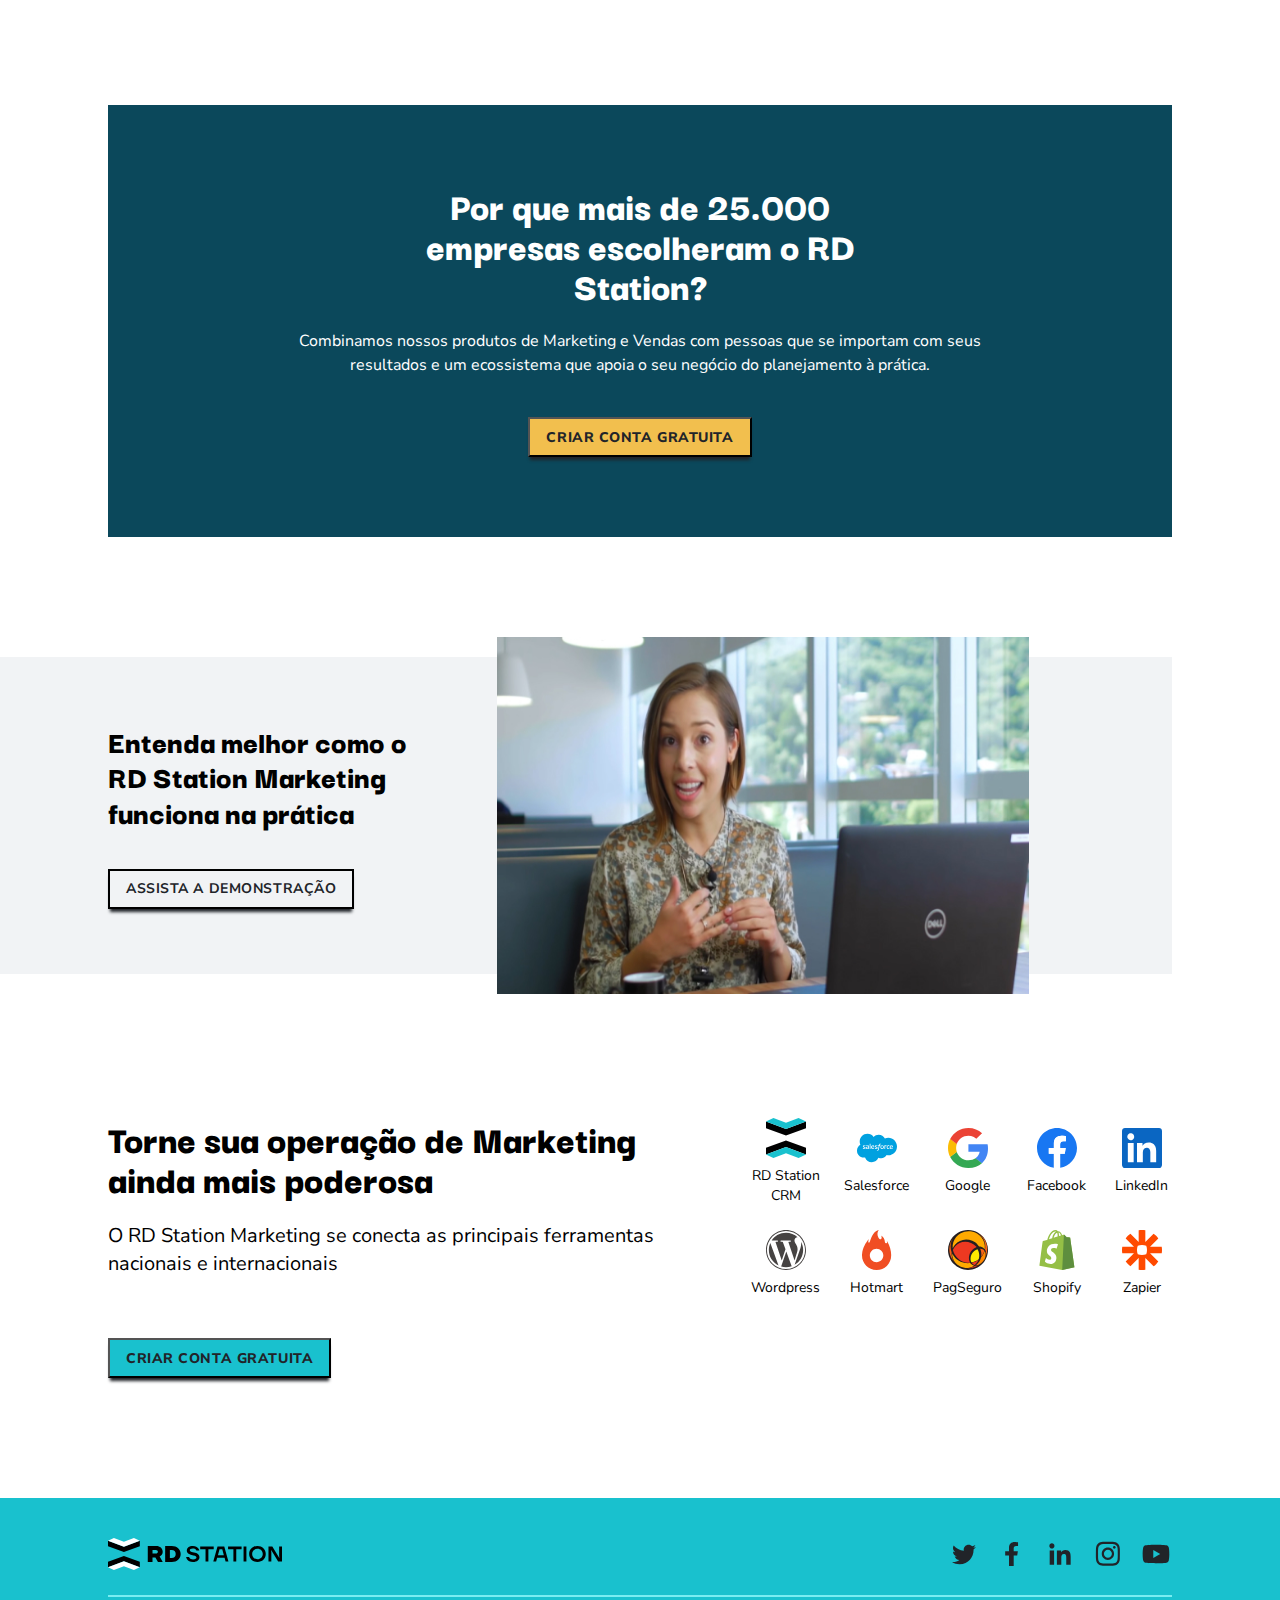
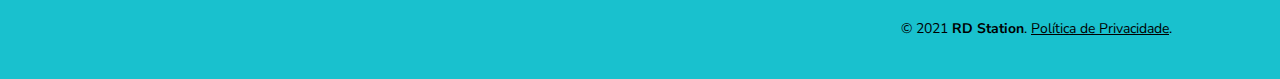
==== commit 7b9bca5e: "update" ====
--- a/index.html
+++ b/index.html
@@ -147,10 +147,13 @@
         >&#9776;</a
       >
     </header>
-    
+
     <!-- A hero image is a website design term used to describe an oversized banner image at the top of a website. -->
     <div class="formsContainer">
-      <h4 class="heading-xs" style="text-align: center; color: var(--clr-gray-100)">
+      <h4
+        class="heading-xs"
+        style="text-align: center; color: var(--clr-gray-100)"
+      >
         Comece seus 10 dias de teste grátis do RD Station Marketing!
       </h4>
       <p
@@ -196,7 +199,7 @@
         <label for="pwd">Crie uma senha</label><br />
         <input type="password" id="pwd" name="pwd" minlength="8" /><br />
         <label for="pwd">Confirme sua senha</label><br />
-        <input type="password" id="pwd" name="pwd" minlength="8" /><br />
+        <input type="password" id="confirmpwd" name="pwd" minlength="8" /><br />
         <label for="worksite">Qual o site da sua empresa?</label><br />
         <div>
           <input type="radio" id="worksite" name="worksite" />
@@ -262,6 +265,137 @@
         </div>
       </div>
     </div>
+
+    <div class="heroMobile">
+      <div class="heroTextContainer">
+        <h1 class="heading-lg" style="color: var(--clr-gray-100)">
+          Gere mais
+          <span style="color: var(--clr-primary-medium)">oportunidades</span>
+          para seu negócio
+        </h1>
+        <p class="body-lg">
+          O RD Station Marketing é um software para sua empresa fazer campanhas
+          melhores, nutrir Leads, gerar oportunidades comerciais qualificadas e
+          alcançar mais resultados.
+        </p>
+      </div>
+      <div class="formsContainerMobile">
+        <h4
+          class="heading-xs"
+          style="text-align: center; color: var(--clr-gray-100)"
+        >
+          Comece seus 10 dias de teste grátis do RD Station Marketing!
+        </h4>
+        <p
+          class="subtitle-xs"
+          style="
+            margin-top: 16px;
+            text-align: center;
+            color: var(--clr-gray-70);
+          "
+        >
+          Não precisa cadastrar cartão de crédito. 😉
+        </p>
+        <hr style="margin: 24px 0 24px 0" />
+        <form class="userForm">
+          <label for="name">Diga, qual seu nome?</label><br />
+          <input
+            type="text"
+            id="nameMobile"
+            name="name"
+            placeholder="Insira seu nome"
+            style="width: 100%"
+          /><br />
+          <label for="workemail">Seu email de trabalho</label><br />
+          <input
+            type="text"
+            id="workemailMobile"
+            name="workemail"
+            placeholder="Insira seu e-mail"
+            style="width: 100%"
+          /><br />
+          <label for="tel">Seu telefone</label><br />
+          <input
+            type="text"
+            id="telMobile"
+            name="tel"
+            placeholder="Insira seu número de telefone com DDD"
+            style="width: 100%"
+          /><br />
+          <label for="ocptMobile">Seu cargo de ocupação</label><br />
+          <input
+            type="text"
+            id="ocptMobile"
+            name="ocpt"
+            placeholder="Selecione seu cargo"
+            style="width: 100%"
+          /><br />
+          <label for="pwdMobile">Crie uma senha</label><br />
+          <input
+            type="password"
+            id="pwdMobile"
+            name="pwd"
+            minlength="8"
+          /><br />
+          <label for="confirmpwdMobile">Confirme sua senha</label><br />
+          <input
+            type="password"
+            id="confirmpwdMobile"
+            name="pwd"
+            minlength="8"
+          /><br />
+          <label for="worksiteMobile">Qual o site da sua empresa?</label><br />
+          <div>
+            <input type="radio" id="worksiteMobile" name="worksite" />
+            <label for="radioInputMobile">Meu site é:</label><br />
+            <input
+              type="text"
+              id="radioInputMobile"
+              name="worksite"
+              placeholder="Insira o endereço do seu site"
+              style="width: 100%; margin-top: 16px"
+            />
+          </div>
+          <div style="margin-top: 16px">
+            <input type="radio" id="blanksiteMobile" name="worksite" />
+            <label for="blanksiteMobile">Ainda não tenho site</label>
+          </div>
+        </form>
+        <ul
+          class="formList"
+          style="list-style-position: inside; margin: 24px 0 24px 0"
+        >
+          <li>
+            Ao criar minha conta estou de acordo com os termos de uso do
+            software e política de privacidade.
+          </li>
+          <li>
+            Ao preencher o formulário, concordo em receber comunicações de
+            acordo com meus interesses.
+          </li>
+          <li>
+            *Você pode alterar suas permissões de comunicação a qualquer tempo.
+          </li>
+        </ul>
+        <button class="btnHighlight" style="width: 100%">
+          Criar minha conta
+        </button>
+      </div>
+      <div class="togetherMobile">
+        <div class="togetherContainerMobile">
+          <h3 class="heading-sm">Estaremos juntos desde o primeiro passo!</h3>
+          <p class="body-md" style="margin-top: 24px">
+            Se você ainda não sabe como extrair o máximo das ações digitais, não
+            tem problema. O <strong>RD Station Marketing</strong> é mais que uma
+            ferramenta, nos importamos com os seus resultados.
+          </p>
+          <p class="body-md">
+            <strong>Estaremos com você do planejamento até a prática!</strong>
+          </p>
+        </div>
+      </div>
+    </div>
+
     <section>
       <div class="resultadoContainer">
         <div class="resultadoRow">
@@ -279,25 +413,25 @@
             </p>
             <ul class="resultadoList body-md" style="margin-top: 40px">
               <li>
-                <strong>Ferramentas intuitivas</strong> e com modelos prontos, vídeos
-                explicativos e passo a passo guiado
+                <strong>Ferramentas intuitivas</strong> e com modelos prontos,
+                vídeos explicativos e passo a passo guiado
               </li>
               <li>
-                <strong>Implementação com especialistas</strong> focada em planejamento e prática
-                (nos planos Marketing Pro e Enterprise)
+                <strong>Implementação com especialistas</strong> focada em
+                planejamento e prática (nos planos Marketing Pro e Enterprise)
               </li>
               <li>
-                <strong>Time de especialistas em Sucesso do Cliente</strong> para apoiar na
-                otimização da estratégia em cada fase da sua jornada (nos planos
-                Marketing Pro e Enterprise)
-              </li>
-              <li>  
-                <strong>Suporte técnico</strong> em português, espanhol e inglês para tirar
-                dúvidas, com 97% de satisfação entre nossos clientes
+                <strong>Time de especialistas em Sucesso do Cliente</strong>
+                para apoiar na otimização da estratégia em cada fase da sua
+                jornada (nos planos Marketing Pro e Enterprise)
               </li>
               <li>
-                <strong>Muito conteúdo educativo</strong>, eventos, cursos da RD University e
-                comunidades para você continuar evoluindo
+                <strong>Suporte técnico</strong> em português, espanhol e inglês
+                para tirar dúvidas, com 97% de satisfação entre nossos clientes
+              </li>
+              <li>
+                <strong>Muito conteúdo educativo</strong>, eventos, cursos da RD
+                University e comunidades para você continuar evoluindo
               </li>
             </ul>
           </div>
@@ -305,13 +439,13 @@
       </div>
     </section>
     <section>
-      <div class="container">
+      <div class="benefitsContainer">
         <div class="benefitsColumn">
-          <h2 class="heading-md" style="width: 50%">
+          <h2 class="heading-md">
             A ferramenta de Automação de Marketing líder na América Latina
           </h2>
           <div class="benefitsGrid">
-            <div>
+            <div class="benefitsGridColumn">
               <div class="benefitsSvg">
                 <img
                   class="benefitsSvg"
@@ -329,7 +463,7 @@
                 em um só lugar para sua operação ser mais eficaz.
               </p>
             </div>
-            <div>
+            <div class="benefitsGridColumn">
               <div class="benefitsSvg">
                 <img
                   class="benefitsSvg"
@@ -338,7 +472,7 @@
                 />
               </div>
               <h1 class="heading-sm">
-                Torne sua operação de Marketing Digital mais produtiva
+                Crie facilmente campanhas que funcionam
               </h1>
               <p class="body-md">
                 É fácil usar o RD Station Marketing, porque suas funcionalidades
@@ -348,7 +482,7 @@
                 campanha.
               </p>
             </div>
-            <div>
+            <div class="benefitsGridColumn">
               <div class="benefitsSvg">
                 <img
                   class="benefitsSvg"
@@ -356,17 +490,19 @@
                   alt="Chart network"
                 />
               </div>
-              <h1 class="heading-sm">
-                Torne sua operação de Marketing Digital mais produtiva
-              </h1>
-              <p class="body-md">
-                Envie a mensagem certa na hora certa e construa jornadas
-                personalizadas que geram até 5x mais conversões e guiam Leads
-                até a compra. Automatize também suas tarefas e aumente a
-                produtividade de Marketing e Vendas.
-              </p>
-            </div>
-            <div>
+              <div>
+                <h1 class="heading-sm">
+                  Construa jornadas personalizadas e gere vendas em escala
+                </h1>
+                <p class="body-md" style="margin-top: 16px">
+                  Envie a mensagem certa na hora certa e construa jornadas
+                  personalizadas que geram até 5x mais conversões e guiam Leads
+                  até a compra. Automatize também suas tarefas e aumente a
+                  produtividade de Marketing e Vendas.
+                </p>
+              </div>
+            </div>
+            <div class="benefitsGridColumn">
               <div class="benefitsSvg">
                 <img
                   class="benefitsSvg"
@@ -375,7 +511,7 @@
                 />
               </div>
               <h1 class="heading-sm">
-                Torne sua operação de Marketing Digital mais produtiva
+                Encontre automaticamente as melhores oportunidades
               </h1>
               <p class="body-md">
                 Conheça melhor seu público, de acordo com as informações
@@ -384,7 +520,7 @@
                 e envie para o comercial oportunidades qualificadas.
               </p>
             </div>
-            <div>
+            <div class="benefitsGridColumn">
               <div class="benefitsSvg">
                 <img
                   class="benefitsSvg"
@@ -393,7 +529,7 @@
                 />
               </div>
               <h1 class="heading-sm">
-                Torne sua operação de Marketing Digital mais produtiva
+                Saia da incerteza e comprove resultados
               </h1>
               <p class="body-md">
                 Ao invés de fazer uma série de ações isoladas, sem saber qual
@@ -402,7 +538,7 @@
                 que Marketing Digital traz mais vendas e clientes.
               </p>
             </div>
-            <div>
+            <div class="benefitsGridColumn">
               <div class="benefitsSvg">
                 <img
                   class="benefitsSvg"
@@ -410,9 +546,7 @@
                   alt="Globe"
                 />
               </div>
-              <h1 class="heading-sm">
-                Torne sua operação de Marketing Digital mais produtiva
-              </h1>
+              <h1 class="heading-sm">Suporte ágil e na sua língua</h1>
               <p class="body-md">
                 Nosso time de suporte técnico está disponível quando você
                 precisar, com uma taxa de satisfação de 97% entre nossos
@@ -425,15 +559,12 @@
       </div>
     </section>
     <section>
-      <div class="container">
+      <div class="ctaContainer">
         <div class="ctaColumn">
-          <h2 class="heading-md" style="width: 50%; color: var(--clr-white)">
+          <h2 class="heading-md">
             Por que mais de 25.000 empresas escolheram o RD Station?
           </h2>
-          <p
-            class="body-md"
-            style="width: 66%; margin-top: 24px; color: var(--clr-white)"
-          >
+          <p class="body-md">
             Combinamos nossos produtos de Marketing e Vendas com pessoas que se
             importam com seus resultados e um ecossistema que apoia o seu
             negócio do planejamento à prática.
@@ -560,6 +691,45 @@
       </div>
     </footer>
 
+    <footer>
+      <div class="footerContainerMobile">
+        <img src="./assets/logos/logo-rd-station-bw.svg" />
+        <hr style="border: 1px solid #78edf2" />
+        <div class="footerSocials">
+          <a href="//google.com" target="”_blank"
+            ><img
+              src="./assets/socials/socials-twitter.svg"
+              alt="Logo do twitter"
+          /></a>
+          <a href="//google.com" target="”_blank"
+            ><img
+              src="./assets/socials/socials-facebook.svg"
+              alt="Logo do facebook"
+          /></a>
+          <a href="//google.com" target="”_blank"
+            ><img
+              src="./assets/socials/socials-linkedin.svg"
+              alt="Logo do Linkedin"
+          /></a>
+          <a href="//google.com" target="”_blank"
+            ><img
+              src="./assets/socials/socials-instagram.svg"
+              alt="Logo do Instagram"
+          /></a>
+          <a href="//google.com" target="”_blank"
+            ><img
+              src="./assets/socials/socials-youtube.svg"
+              alt="Logo do Youtube"
+          /></a>
+        </div>
+        <p class="body-sm">
+          © 2021 <strong>RD Station</strong>.
+          <span style="text-decoration: underline">Política de Privacidade</span
+          >.
+        </p>
+      </div>
+    </footer>
+
     <script>
       function myFunction() {
         var x = document.getElementById("myHeaderNav");
--- a/styles.css
+++ b/styles.css
@@ -343,6 +343,485 @@
   background-color: var(--clr-gray-10);
 }
 
+.categories {
+  display: flex;
+  flex-direction: column;
+  justify-content: space-between;
+  align-items: flex-start;
+  row-gap: 16px;
+}
+
+.categories hr {
+  width: 100%;
+}
+
+.categories a {
+  color: var(--clr-gray-100);
+  text-decoration: none;
+}
+
+.categories .title {
+  font-family: "Darker Grotesque";
+  font-style: normal;
+  font-weight: 800;
+  font-size: 18px;
+  line-height: 110%;
+  text-transform: uppercase;
+  color: #19c1ce;
+}
+
+.headerLogo {
+  width: min(50vw, 200px);
+}
+
+/* Hero */
+
+.hero {
+  background-color: var(--clr-gray-10);
+  height: 1123px;
+  clip-path: polygon(44% 0, 100% 41%, 100% 100%, 0 100%, 0 0);
+  position: relative;
+}
+
+.heroTextContainer {
+  display: flex;
+  flex-direction: column;
+  justify-content: center;
+  align-items: flex-start;
+  width: 100%;
+  row-gap: 40px;
+  padding: 120px 50.8vw 288px 7.5vw;
+}
+
+/* Together */
+
+.together {
+  height: 331px;
+  background-color: var(--clr-primary-dark);
+  clip-path: polygon(7% 0, 100% 0, 100% 100%, 0 100%, 0 32%);
+  position: absolute;
+  bottom: 0;
+}
+
+.togetherMobile {
+  /* display: none; */
+  height: 331px;
+  background-color: var(--clr-primary-dark);
+  clip-path: polygon(7% 0, 100% 0, 100% 100%, 0 100%, 0 32%);
+}
+
+.togetherContainer {
+  color: var(--clr-white);
+  display: flex;
+  flex-direction: column;
+  justify-content: center;
+  align-items: flex-start;
+  row-gap: 24px;
+  margin: 0 108px 0 108px;
+  height: 100%;
+  width: 40vw;
+}
+
+.togetherContainerMobile {
+  color: var(--clr-white);
+  display: flex;
+  flex-direction: column;
+  justify-content: center;
+  align-items: flex-start;
+  row-gap: 16px;
+  margin-top: 40px;
+  padding: 48px 16px 40px 16px;
+  height: 100%;
+  width: auto;
+}
+
+/* Forms */
+
+.formsContainer {
+  background-color: var(--clr-white);
+  box-shadow: 0px 4px 12px rgba(33, 36, 41, 0.14);
+  border-radius: 2px;
+  padding: 40px 24px 40px 24px;
+  width: 496px;
+  position: absolute;
+  top: 120px;
+  right: 108px;
+  z-index: 1;
+}
+
+.formsContainerMobile {
+  display: none;
+  margin: 0 15px;
+  background-color: var(--clr-white);
+  padding: 40px 24px 40px 24px;
+}
+
+.userForm {
+  display: flex;
+  flex-direction: column;
+}
+
+.userForm > label {
+  font-family: "Nunito Sans";
+  font-style: normal;
+  font-weight: 700;
+  font-size: 16px;
+  line-height: 24px;
+}
+
+.userForm > input {
+  text-indent: 12px;
+  height: 40px;
+  background: var(--clr-white);
+  border: 2px solid var(--clr-black);
+  box-shadow: inset 6px 6px 0px #eefbfb;
+}
+
+#radioInput {
+  text-indent: 12px;
+  height: 40px;
+  background: var(--clr-white);
+  border: 2px solid var(--clr-black);
+  box-shadow: inset 6px 6px 0px #eefbfb;
+}
+
+.formList {
+  font-family: var(--fnt-nunito);
+  font-style: normal;
+  font-weight: var(--fnt-wgt-regular);
+  font-size: 12px;
+  line-height: 150%;
+  color: var(--clr-gray-70);
+}
+
+/* Resultado */
+
+.resultadoContainer {
+  height: 760px;
+  width: 100%;
+  padding: 222px 108px 0 108px;
+}
+
+.resultadoContainer::before {
+  content: "";
+  position: absolute;
+  top: 1110px;
+  left: 0;
+  width: 100%;
+  height: 100%;
+  background-color: var(--clr-gray-10);
+  clip-path: polygon(100% 0, 100% 100%, 61% 100%, 0 43%, 0 0);
+  z-index: -1;
+}
+
+.resultadoRow {
+  display: flex;
+  flex-direction: row;
+  justify-content: space-between;
+  align-items: flex-start;
+  column-gap: 128px;
+}
+
+.resultadoList {
+  list-style-position: inside;
+}
+
+#resultadoImage {
+  clip-path: polygon(85% 0, 100% 20%, 100% 100%, 0 100%, 0 0);
+  height: 80vh;
+  width: 80vw;
+}
+
+/* Benefits */
+
+.benefitsContainer {
+  padding: 0 108px 0 108px;
+  margin-bottom: 120px;
+  margin-top: 120px;
+}
+
+.benefitsGrid {
+  display: grid;
+  gap: 24px;
+  grid-template-columns: repeat(3, 1fr);
+}
+
+.benefitsGridColumn {
+  display: flex;
+  flex-direction: column;
+  justify-content: flex-start;
+  align-items: flex-start;
+  padding: 24px;
+  background-color: var(--clr-white);
+  box-shadow: 0px 4px 12px rgba(33, 36, 41, 0.14);
+  border-radius: 2px;
+  row-gap: 16px;
+}
+
+.benefitsColumn {
+  display: flex;
+  flex-direction: column;
+  row-gap: 64px;
+}
+
+.benefitsColumn > h2 {
+  width: 50%;
+}
+
+.benefitsSvg {
+  background-color: var(--clr-gray-10);
+  width: 64px;
+  height: 64px;
+  border-radius: 100%;
+  display: flex;
+  justify-content: center;
+  align-items: center;
+}
+
+.benefitsSvg > img {
+  height: 32px;
+  width: 32px;
+}
+
+/* cta */
+
+.ctaContainer {
+  margin: 0 108px;
+}
+
+.ctaColumn {
+  background-color: var(--clr-primary-dark);
+  display: flex;
+  flex-direction: column;
+  justify-content: center;
+  align-items: center;
+  padding: 80px 0 80px 0;
+  margin-bottom: 120px;
+}
+
+.ctaColumn > h2 {
+  width: 50%; 
+  color: var(--clr-white);
+  text-align: center;
+}
+
+.ctaColumn > p {
+  width: 66%; 
+  margin-top: 24px; 
+  color: var(--clr-white);
+  text-align: center;
+}
+
+/* demo */
+
+.demoContainer {
+  margin-right: 108px;
+  margin-bottom: 144px;
+  padding-left: 108px;
+  background-color: var(--clr-gray-10);
+  display: flex;
+  flex-direction: row;
+  column-gap: 80px;
+  height: 317px;
+}
+
+.demoContainer > img {
+  width: 50%;
+  height: auto;
+  margin-top: -20px;
+  margin-bottom: -20px;
+}
+
+.demoColumn {
+  display: flex;
+  width: 29%;
+  flex-direction: column;
+  row-gap: 40px;
+  justify-content: center;
+  align-items: flex-start;
+}
+
+/* Integrations */
+
+.itgrContainer {
+  margin: 0 108px 120px 108px;
+}
+
+.itgrColumn {
+  display: flex;
+  flex-direction: column;
+  justify-content: center;
+  align-items: flex-start;
+  row-gap: 24px;
+}
+
+.itgrGrid {
+  display: grid;
+  gap: 24px;
+  grid-template-columns: repeat(5, 1fr);
+}
+
+.itgrGrid > div {
+  display: flex;
+  flex-direction: column;
+  justify-content: center;
+  align-items: center;
+  row-gap: 8px;
+}
+
+.itgrLogoText {
+  font-family: var(--fnt-nunito);
+  font-style: normal;
+  font-weight: 400;
+  font-size: 14px;
+  line-height: 20px;
+  text-align: center;
+  color: var(--clr-black);
+}
+
+.itgrRow {
+  display: flex;
+  flex-direction: row;
+  justify-content: center;
+  align-items: flex-start;
+  column-gap: 45px;
+}
+
+/* Footer */
+
+.footerContainer {
+  height: 181px;
+  background: var(--clr-primary-medium);
+  padding: 40px 108px 40px 108px;
+  display: flex;
+  flex-direction: column;
+  justify-content: space-between;
+  align-items: space-between;
+}
+
+.footerContainerMobile {
+  display: none;
+  height: 221px;
+  background: var(--clr-primary-medium);
+  padding: 24px 16px 16px 40px;
+  flex-direction: column;
+  justify-content: space-between;
+  align-items: center;
+  row-gap: 24px;
+}
+
+.footerContainerMobile > hr {
+  width: 100%;
+}
+
+.footerContainerMobile > img {
+  height: 32px;
+  width: 174px;
+}
+
+.footerContainer > p {
+  text-align: right;
+}
+
+.footerRow {
+  display: flex;
+  flex-direction: row;
+  justify-content: space-between;
+}
+
+.footerRow > img {
+  height: 32px;
+  width: 174px;
+}
+
+.footerSocials {
+  display: flex;
+  flex-direction: row;
+  column-gap: 16px;
+}
+
+.heroMobile {
+  display: none;
+  background-color: var(--clr-gray-10);
+  height: 1800px;
+  clip-path: polygon(80% 0, 100% 5%, 100% 100%, 0 100%, 0 0);
+  position: relative;
+}
+
+/* Query */
+
+@media screen and (max-width: 1218px) {
+  .formsContainer {
+    width: 390px;
+  }
+}
+
+@media screen and (max-width: 1110px) {
+  #resultadoImage {
+    height: 60vh;
+    width: auto;
+  }
+}
+
+@media screen and (max-width: 1050px) {
+  .formsContainer {
+    width: 350px;
+    right: 80px;
+  }
+  .togetherContainer {
+    width: 38vw;
+  }
+  .resultadoRow {
+    column-gap: 70px;
+  }
+  .resultadoContainer {
+    padding-right: 80px;
+    padding-left: 80px;
+  }
+  .benefitsContainer {
+    padding: 0 70px 0 70px;
+  }
+}
+
+@media screen and (max-width: 1010px) {
+  #resultadoImage {
+    height: 40vh;
+    width: auto;
+  }
+  .benefitsContainer {
+    padding: 0 50px 0 50px;
+  }
+  .benefitsGrid {
+    gap: 5px;
+  }
+  .ctaContainer {
+    margin: 0 36px;
+  }
+}
+
+@media screen and (max-width: 910px) {
+  .formsContainer {
+    width: 300px;
+    right: 60px;
+  }
+  .benefitsContainer {
+    padding: 0 20px 0 20px;
+  }
+  .headerbtn {
+    column-gap: 10px;
+  }
+}
+
+@media screen and (max-width: 850px) {
+  .formsContainer {
+    right: 40px;
+  }
+  .resultadoContainer {
+    padding-right: 30px;
+    padding-left: 30px;
+  }
+}
+
 @media screen and (max-width: 768px) {
   .headerNav {
     display: none;
@@ -350,9 +829,6 @@
   .header a.navbtn {
     display: flex;
   }
-}
-
-@media screen and (max-width: 768px) {
   .headerNavMobile.responsive {
     display: flex;
     flex-direction: column;
@@ -367,376 +843,99 @@
     z-index: 2;
     background-color: var(--clr-white);
   }
-}
-
-.categories {
-  display: flex;
-  flex-direction: column;
-  justify-content: space-between;
-  align-items: flex-start;
-  row-gap: 16px;
-}
-
-.categories hr {
-  width: 100%;
-}
-
-.categories a {
-  color: var(--clr-gray-100);
-  text-decoration: none;
-}
-
-.categories .title {
-  font-family: "Darker Grotesque";
-  font-style: normal;
-  font-weight: 800;
-  font-size: 18px;
-  line-height: 110%;
-  text-transform: uppercase;
-  color: #19c1ce;
-}
-
-.headerLogo {
-  width: min(50vw, 200px);
-}
-
-/* Hero */
-
-.hero {
-  background-color: var(--clr-gray-10);
-  height: 1123px;
-  clip-path: polygon(44% 0, 100% 41%, 100% 100%, 0 100%, 0 0);
-  position: relative;
-}
-
-.heroTextContainer {
-  display: flex;
-  flex-direction: column;
-  justify-content: center;
-  align-items: flex-start;
-  width: 100%;
-  row-gap: 40px;
-  padding: 120px 50.8vw 288px 7.5vw;
-}
-
-/* Together */
-
-.together {
-  height: 331px;
-  background-color: var(--clr-primary-dark);
-  clip-path: polygon(7% 0, 100% 0, 100% 100%, 0 100%, 0 32%);
-  position: absolute;
-  bottom: 0;
-}
-
-.togetherContainer {
-  color: var(--clr-white);
-  display: flex;
-  flex-direction: column;
-  justify-content: center;
-  align-items: flex-start;
-  row-gap: 24px;
-  margin: 0 108px 0 108px;
-  height: 100%;
-  width: 40vw;
-}
-
-/* Forms */
-
-.formsContainer {
-  background-color: var(--clr-white);
-  box-shadow: 0px 4px 12px rgba(33, 36, 41, 0.14);
-  border-radius: 2px;
-  padding: 40px 24px 40px 24px;
-  width: 496px;
-  position: absolute;
-  top: 120px;
-  right: 108px;
-  z-index: 1;
-}
-
-@media screen and (max-width: 1218px) {
-  .formsContainer {
-    width: 390px;
-  }
-}
-
-@media screen and (max-width: 1050px) {
-  .formsContainer {
-    width: 350px;
-    right: 80px;
-  }
-  .togetherContainer {
-    width: 38vw;
-  }
-}
-
-@media screen and (max-width: 910px) {
-  .formsContainer {
-    width: 300px;
-  }
-}
-
-@media screen and (max-width: 850px) {
-  .formsContainer {
-    right: 40px;
-  }
-}
-
-.userForm {
-  display: flex;
-  flex-direction: column;
-}
-
-.userForm > label {
-  font-family: "Nunito Sans";
-  font-style: normal;
-  font-weight: 700;
-  font-size: 16px;
-  line-height: 24px;
-}
-
-.userForm > input {
-  text-indent: 12px;
-  height: 40px;
-  background: #ffffff;
-  border: 2px solid #000000;
-  box-shadow: inset 6px 6px 0px #eefbfb;
-}
-
-#radioInput {
-  text-indent: 12px;
-  height: 40px;
-  background: #ffffff;
-  border: 2px solid #000000;
-  box-shadow: inset 6px 6px 0px #eefbfb;
-}
-
-.formList {
-  font-family: var(--fnt-nunito);
-  font-style: normal;
-  font-weight: var(--fnt-wgt-regular);
-  font-size: 12px;
-  line-height: 150%;
-  color: var(--clr-gray-70);
-}
-
-/* Resultado */
-
-.resultadoContainer {
-  height: 760px;
-  width: 100%;
-  padding: 120px 108px 0 108px;
-}
-
-.resultadoContainer::before {
-  content: "";
-  position: absolute;
-  top: 1110px;
-  left: 0;
-  width: 100%;
-  height: 100%;
-  background-color: var(--clr-gray-10);
-  clip-path: polygon(100% 0, 100% 100%, 61% 100%, 0 43%, 0 0);
-  z-index: -1;
-}
-
-.resultadoRow {
-  display: flex;
-  column-gap: 128px;
-  flex-direction: row;
-  justify-content: space-between;
-  align-items: flex-start;
-}
-
-.resultadoList {
-  list-style-position: inside;
-}
-
-#resultadoImage {
-  clip-path: polygon(85% 0, 100% 20%, 100% 100%, 0 100%, 0 0);
-  height: 80vh;
-  width: 80vw;
-}
-
-@media screen and (max-width: 1110px) {
+  .hero, .formsContainer {
+    display: none;
+  }
+  .formsContainerMobile {
+    display: block;
+  }
+  .heroMobile {
+    display: block;
+  }
+  .ctaContainer {
+    margin: 0 16px;
+  }
+  .ctaColumn {
+    padding: 40px 16px;
+  }
+  .ctaColumn > h2 {
+    width: 100%;
+  }
+  .ctaColumn > p {
+    width: 100%;
+  }
+  .resultadoContainer {
+    padding-top: 40px;
+    padding-bottom: 40px;
+    padding-right: 15px;
+    padding-left: 15px;
+  }
+  .resultadoRow {
+    display: flex;
+    flex-direction: column-reverse;
+    justify-content: center;
+    align-items: center;
+    row-gap: 40px;
+  }
   #resultadoImage {
-    height: 60vh;
+    height: 325px;
     width: auto;
   }
-}
-
-@media screen and (max-width: 1010px) {
-  #resultadoImage {
-    height: 40vh;
-    width: auto;
-  }
-
-  .resultadoRow {
-    column-gap: 24px;
-  }
-}
-
-/* Benefits */
-
-.benefitsGrid {
-  display: grid;
-  gap: 24px;
-  grid-template-columns: repeat(3, 1fr);
-}
-
-.benefitsGrid > div {
-  display: flex;
-  flex-direction: column;
-  justify-content: center;
-  align-items: flex-start;
-  padding: 24px;
-  background-color: var(--clr-white);
-  box-shadow: 0px 4px 12px rgba(33, 36, 41, 0.14);
-  border-radius: 2px;
-  row-gap: 16px;
-}
-
-.benefitsColumn {
-  display: flex;
-  flex-direction: column;
-  row-gap: 64px;
-  margin-bottom: 120px;
-}
-
-.benefitsSvg {
-  background-color: var(--clr-gray-10);
-  width: 64px;
-  height: 64px;
-  border-radius: 100%;
-  display: flex;
-  justify-content: center;
-  align-items: center;
-}
-
-.benefitsSvg > img {
-  height: 32px;
-  width: 32px;
-}
-
-/* cta */
-
-.ctaColumn {
-  background-color: var(--clr-primary-dark);
-  display: flex;
-  flex-direction: column;
-  justify-content: center;
-  align-items: center;
-  padding: 80px 0 80px 0;
-  border: 1px solid red;
-  margin-bottom: 120px;
-}
-
-/* demo */
-
-.demoContainer {
-  margin-right: 108px;
-  margin-bottom: 144px;
-  padding-left: 108px;
-  border: 1px solid black;
-  background-color: var(--clr-gray-10);
-  display: flex;
-  flex-direction: row;
-  column-gap: 80px;
-  height: 317px;
-}
-
-.demoContainer > img {
-  width: 50%;
-  height: auto;
-  margin-top: -20px;
-  margin-bottom: -20px;
-}
-
-.demoColumn {
-  display: flex;
-  width: 29%;
-  flex-direction: column;
-  row-gap: 40px;
-  justify-content: center;
-  align-items: flex-start;
-}
-
-/* Integrations */
-
-.itgrContainer {
-  margin: 0 108px 120px 108px;
-}
-
-.itgrColumn {
-  display: flex;
-  flex-direction: column;
-  justify-content: center;
-  align-items: flex-start;
-  row-gap: 24px;
-}
-
-.itgrGrid {
-  display: grid;
-  gap: 24px;
-  grid-template-columns: repeat(5, 1fr);
-}
-
-.itgrGrid > div {
-  display: flex;
-  flex-direction: column;
-  justify-content: center;
-  align-items: center;
-  row-gap: 8px;
-}
-
-.itgrLogoText {
-  font-family: var(--fnt-nunito);
-  font-style: normal;
-  font-weight: 400;
-  font-size: 14px;
-  line-height: 20px;
-  text-align: center;
-  color: var(--clr-black);
-}
-
-.itgrRow {
-  display: flex;
-  flex-direction: row;
-  justify-content: center;
-  align-items: flex-start;
-  column-gap: 45px;
-}
-
-/* Footer */
-
-.footerContainer {
-  height: 181px;
-  background: var(--clr-primary-medium);
-  padding: 40px 108px 40px 108px;
-  display: flex;
-  flex-direction: column;
-  justify-content: space-between;
-  align-items: space-between;
-}
-
-.footerContainer > p {
-  text-align: right;
-}
-
-.footerRow {
-  display: flex;
-  flex-direction: row;
-  justify-content: space-between;
-}
-
-.footerRow > img {
-  height: 32px;
-  width: 174px;
-}
-
-.footerSocials {
-  display: flex;
-  flex-direction: row;
-  column-gap: 16px;
-}
+  .benefitsColumn {
+    margin-top: 40px;
+    text-align: center;
+    align-items: center;
+  }
+  .benefitsColumn > h2 {
+    width: 100%;
+  }
+  .heroTextContainer {
+    width: 100%;
+    row-gap: 40px;
+    padding: 40px 25px 32px 25px;
+  }
+  .together {
+    display: none;
+  }
+  .demoContainer {
+    display: flex;
+    flex-direction: column;
+    justify-content: center;
+    align-items: center;
+    width: 100%;
+    height: 100%;
+    padding: 40px 16px 0 16px;
+  }
+  .demoColumn {
+    width: 100%;
+    align-items: center;
+  }
+  .demoContainer > img {
+    width: 100%;
+    height: auto;
+    margin: 32px auto -15px auto;
+  }
+  .itgrRow {
+    display: flex;
+    flex-direction: column;
+    justify-content: center;
+    align-items: center;
+    row-gap: 40px;
+  }
+  .itgrContainer {
+    margin: 0 108px 120px 108px;
+    display: flex;
+    flex-direction: column;
+  }
+  .itgrGrid {
+    display: grid;
+    gap: 40px;
+    grid-template-columns: repeat(2, 1fr);
+  }
+  .footerContainerMobile {
+    display: flex;
+  }
+  .footerContainer {
+    display: none;
+  }
+}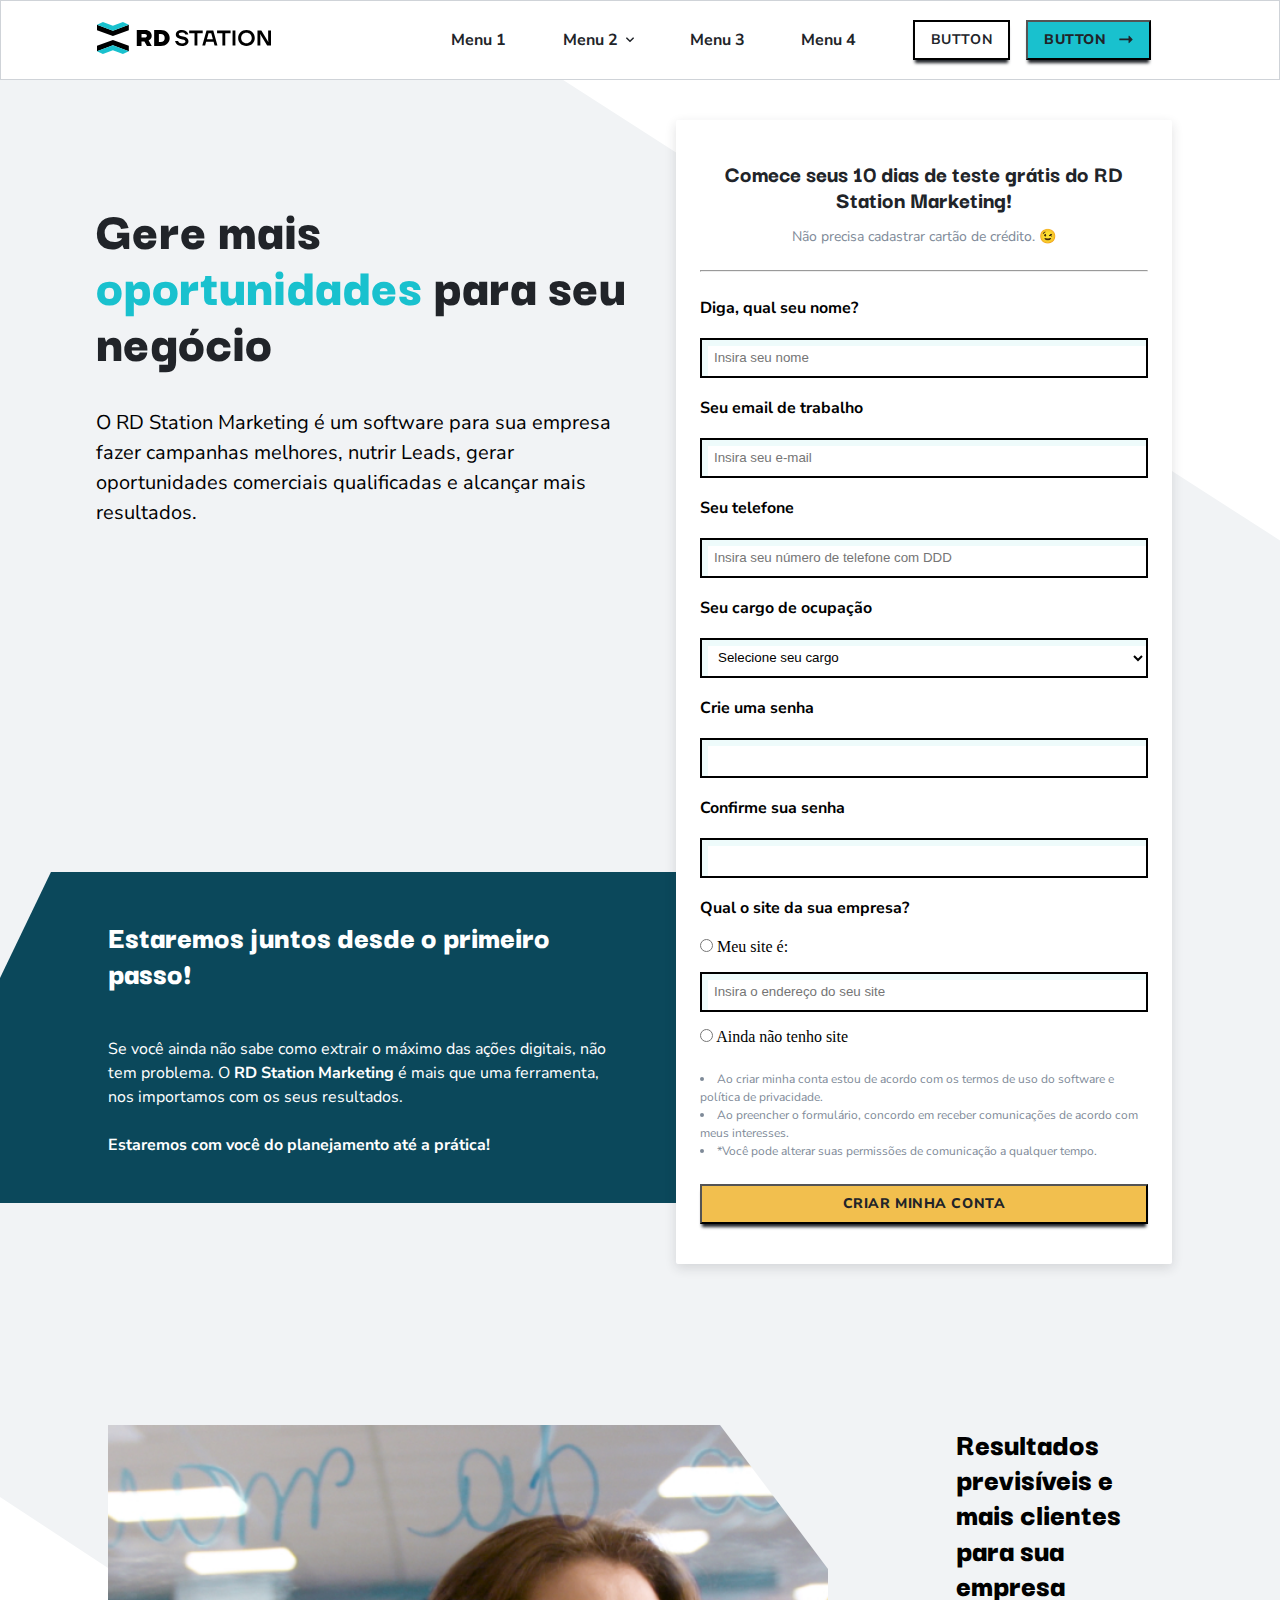
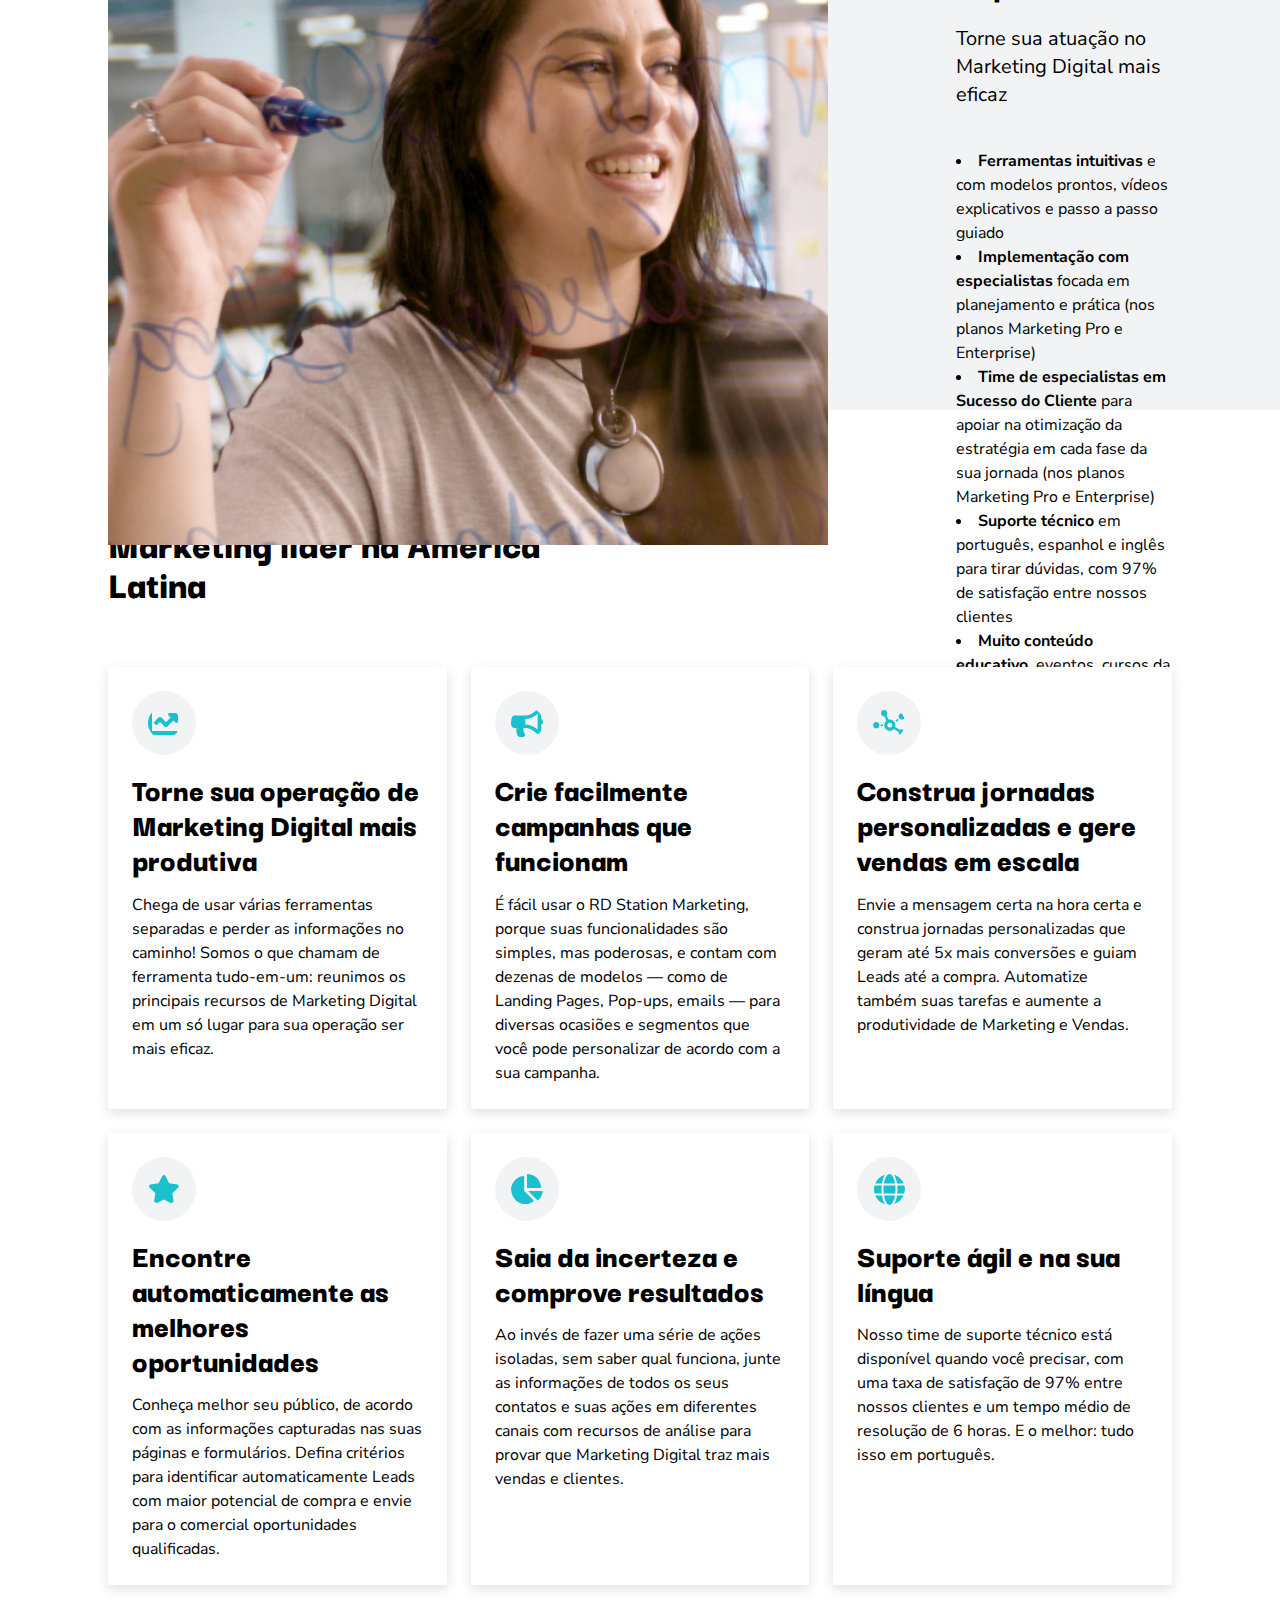
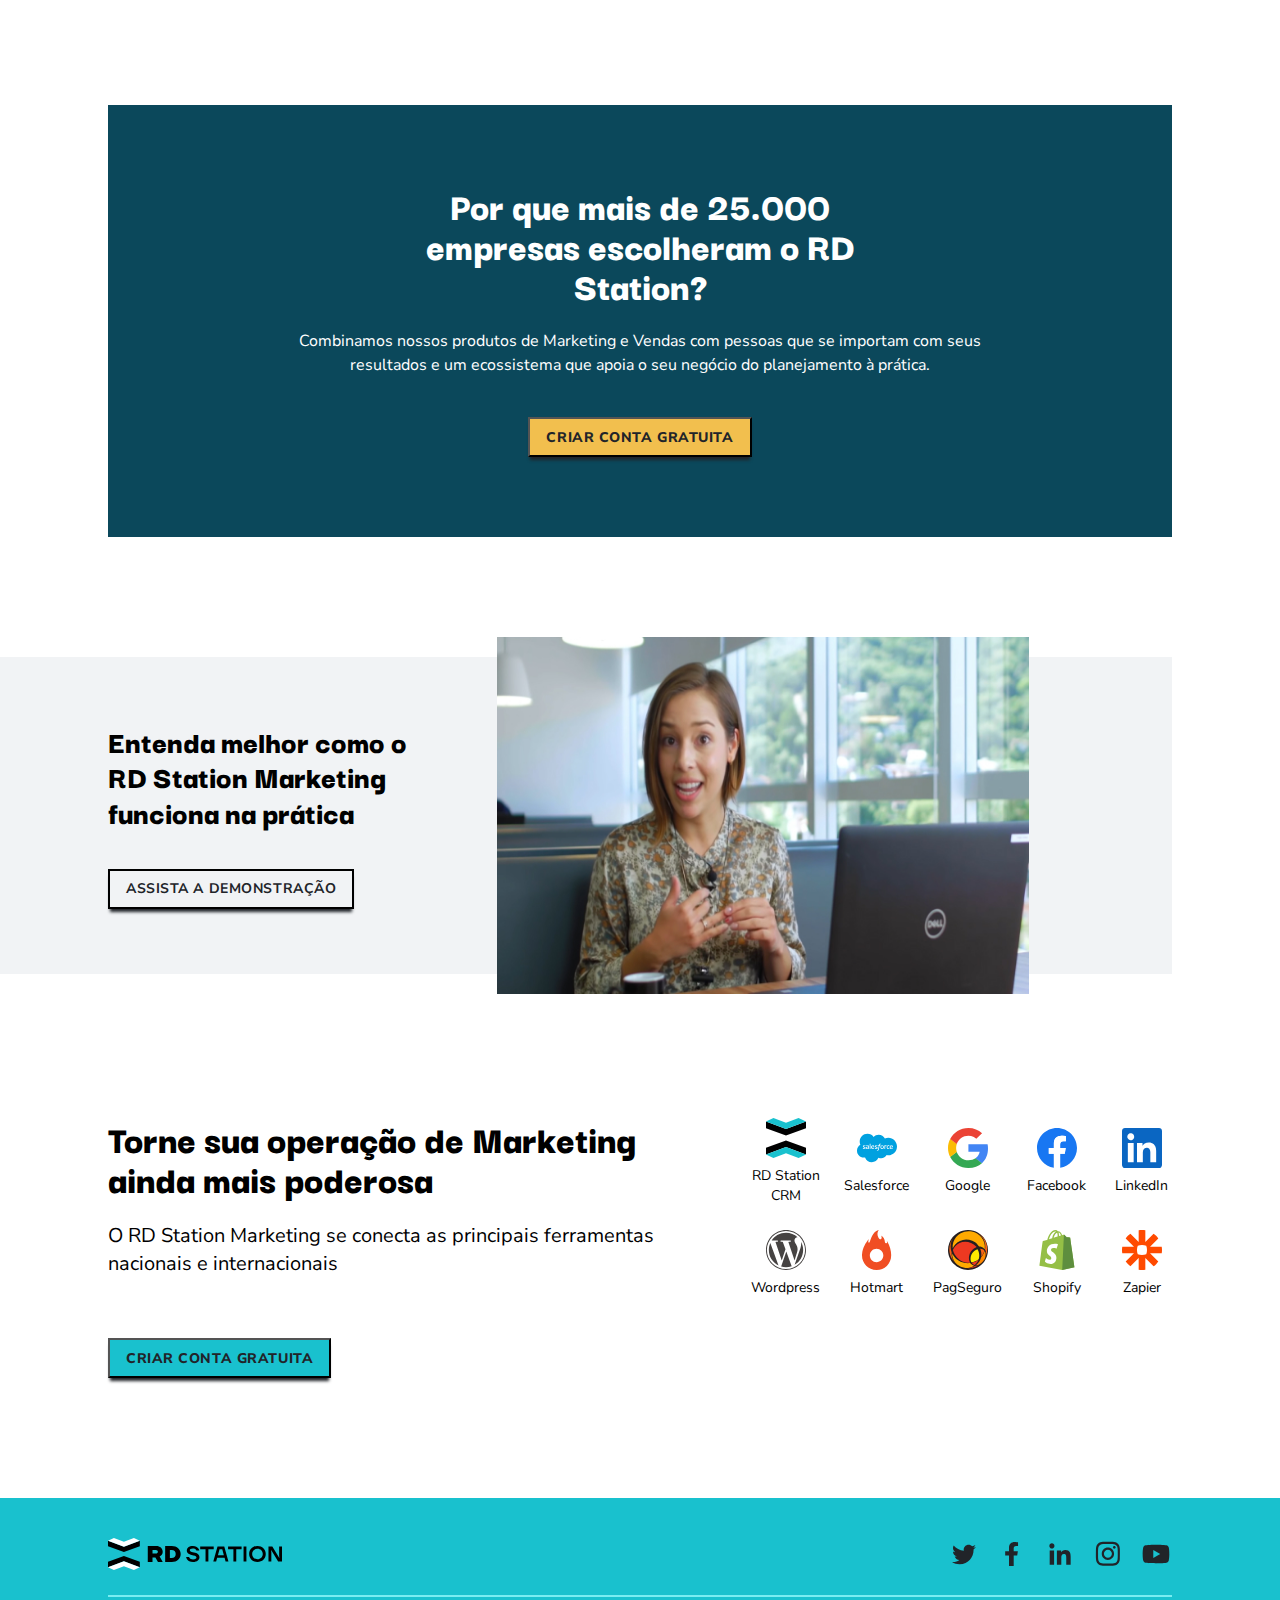
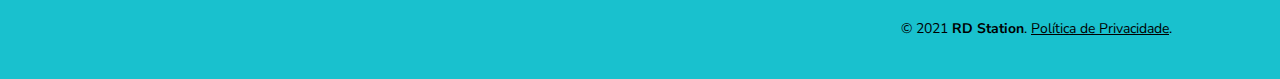
==== commit cbea42b5: "update" ====
--- a/index.html
+++ b/index.html
@@ -171,14 +171,16 @@
           name="name"
           placeholder="Insira seu nome"
           style="width: 100%"
+          required
         /><br />
         <label for="workemail">Seu email de trabalho</label><br />
         <input
-          type="text"
+          type="email"
           id="workemail"
           name="workemail"
           placeholder="Insira seu e-mail"
           style="width: 100%"
+          required
         /><br />
         <label for="tel">Seu telefone</label><br />
         <input
@@ -187,22 +189,51 @@
           name="tel"
           placeholder="Insira seu número de telefone com DDD"
           style="width: 100%"
+          required
         /><br />
         <label for="ocpt">Seu cargo de ocupação</label><br />
+        <select class="select" id="ocptMobile" name="occupation" form="job">
+          <option value="" disabled selected>Selecione seu cargo</option>
+          <option value="socio">Sócio(a) / CEO / Proprietário(a)</option>
+          <option value="diretorVendas">Diretor(a) de Vendas</option>
+          <option value="diretorMarkt">Diretor(a) de Marketing</option>
+          <option value="diretorOut">Diretor(a) Outras Áreas</option>
+          <option value="gerenteMark">Gerente de Marketing</option>
+          <option value="gerenteVendas">Gerente de Vendas</option>
+          <option value="coordMark">
+            Coordenador(a)/Supervisor(a) de Marketing
+          </option>
+          <option value="coordVendas">
+            Coordenador(a)/Supervisor(a) de Vendas
+          </option>
+          <option value="analistaMark">Analista/Assistente de Marketing</option>
+          <option value="analistaVenda">Analista/Assistente de Vendas</option>
+          <option value="vendConta">
+            Vendedor(a) / Executivo(a) de Contas
+          </option>
+          <option value="estudante">Estudante</option>
+          <option value="outros">Outros Cargos</option>
+        </select>
+        <br />
+        <label for="pwd">Crie uma senha</label><br />
         <input
-          type="text"
-          id="ocpt"
-          name="ocpt"
-          placeholder="Selecione seu cargo"
-          style="width: 100%"
+          type="password"
+          id="pwd"
+          name="pwd"
+          pattern="^(?=.*?[A-Z])(?=.*?[a-z])(?=.*?[0-9])[a-zA-Z0-9]{6,10}$"
+          required
         /><br />
-        <label for="pwd">Crie uma senha</label><br />
-        <input type="password" id="pwd" name="pwd" minlength="8" /><br />
         <label for="pwd">Confirme sua senha</label><br />
-        <input type="password" id="confirmpwd" name="pwd" minlength="8" /><br />
+        <input
+          type="password"
+          id="confirmpwd"
+          name="pwd"
+          pattern="^(?=.*?[A-Z])(?=.*?[a-z])(?=.*?[0-9])[a-zA-Z0-9]{6,10}$"
+          required
+        /><br />
         <label for="worksite">Qual o site da sua empresa?</label><br />
         <div>
-          <input type="radio" id="worksite" name="worksite" />
+          <input type="radio" id="worksite" name="worksite" required />
           <label for="radioInput">Meu site é:</label><br />
           <input
             type="text"
@@ -210,32 +241,33 @@
             name="worksite"
             placeholder="Insira o endereço do seu site"
             style="width: 100%; margin-top: 16px"
+            required
           />
         </div>
         <div style="margin-top: 16px">
-          <input type="radio" id="blanksite" name="worksite" />
+          <input type="radio" id="blanksite" name="worksite" required />
           <label for="blanksite">Ainda não tenho site</label>
         </div>
+        <ul
+          class="formList"
+          style="list-style-position: inside; margin: 24px 0 24px 0"
+        >
+          <li>
+            Ao criar minha conta estou de acordo com os termos de uso do
+            software e política de privacidade.
+          </li>
+          <li>
+            Ao preencher o formulário, concordo em receber comunicações de
+            acordo com meus interesses.
+          </li>
+          <li>
+            *Você pode alterar suas permissões de comunicação a qualquer tempo.
+          </li>
+        </ul>
+        <button type="submit" class="btnHighlight" style="width: 100%">
+          Criar minha conta
+        </button>
       </form>
-      <ul
-        class="formList"
-        style="list-style-position: inside; margin: 24px 0 24px 0"
-      >
-        <li>
-          Ao criar minha conta estou de acordo com os termos de uso do software
-          e política de privacidade.
-        </li>
-        <li>
-          Ao preencher o formulário, concordo em receber comunicações de acordo
-          com meus interesses.
-        </li>
-        <li>
-          *Você pode alterar suas permissões de comunicação a qualquer tempo.
-        </li>
-      </ul>
-      <button class="btnHighlight" style="width: 100%">
-        Criar minha conta
-      </button>
     </div>
 
     <div class="hero">
@@ -305,48 +337,72 @@
             name="name"
             placeholder="Insira seu nome"
             style="width: 100%"
+            required
           /><br />
           <label for="workemail">Seu email de trabalho</label><br />
           <input
-            type="text"
+            type="email"
             id="workemailMobile"
             name="workemail"
             placeholder="Insira seu e-mail"
             style="width: 100%"
+            required
           /><br />
           <label for="tel">Seu telefone</label><br />
           <input
             type="text"
             id="telMobile"
             name="tel"
+            data-mask="(00) 0000-0000#"
             placeholder="Insira seu número de telefone com DDD"
             style="width: 100%"
+            required
           /><br />
           <label for="ocptMobile">Seu cargo de ocupação</label><br />
-          <input
-            type="text"
-            id="ocptMobile"
-            name="ocpt"
-            placeholder="Selecione seu cargo"
-            style="width: 100%"
-          /><br />
+          <select class="select" id="ocptMobile" name="occupation" form="job">
+            <option value="" disabled selected>Selecione seu cargo</option>
+            <option value="socio">Sócio(a) / CEO / Proprietário(a)</option>
+            <option value="diretorVendas">Diretor(a) de Vendas</option>
+            <option value="diretorMarkt">Diretor(a) de Marketing</option>
+            <option value="diretorOut">Diretor(a) Outras Áreas</option>
+            <option value="gerenteMark">Gerente de Marketing</option>
+            <option value="gerenteVendas">Gerente de Vendas</option>
+            <option value="coordMark">
+              Coordenador(a)/Supervisor(a) de Marketing
+            </option>
+            <option value="coordVendas">
+              Coordenador(a)/Supervisor(a) de Vendas
+            </option>
+            <option value="analistaMark">
+              Analista/Assistente de Marketing
+            </option>
+            <option value="analistaVenda">Analista/Assistente de Vendas</option>
+            <option value="vendConta">
+              Vendedor(a) / Executivo(a) de Contas
+            </option>
+            <option value="estudante">Estudante</option>
+            <option value="outros">Outros Cargos</option>
+          </select>
+          <br />
           <label for="pwdMobile">Crie uma senha</label><br />
           <input
             type="password"
             id="pwdMobile"
             name="pwd"
-            minlength="8"
+            required
+            pattern="^(?=.*?[A-Z])(?=.*?[a-z])(?=.*?[0-9])[a-zA-Z0-9]{6,10}$"
           /><br />
           <label for="confirmpwdMobile">Confirme sua senha</label><br />
           <input
             type="password"
             id="confirmpwdMobile"
             name="pwd"
-            minlength="8"
+            pattern="^(?=.*?[A-Z])(?=.*?[a-z])(?=.*?[0-9])[a-zA-Z0-9]{6,10}$"
+            required
           /><br />
           <label for="worksiteMobile">Qual o site da sua empresa?</label><br />
           <div>
-            <input type="radio" id="worksiteMobile" name="worksite" />
+            <input type="radio" id="worksiteMobile" name="worksite" required />
             <label for="radioInputMobile">Meu site é:</label><br />
             <input
               type="text"
@@ -354,32 +410,34 @@
               name="worksite"
               placeholder="Insira o endereço do seu site"
               style="width: 100%; margin-top: 16px"
+              required
             />
           </div>
           <div style="margin-top: 16px">
-            <input type="radio" id="blanksiteMobile" name="worksite" />
+            <input type="radio" id="blanksiteMobile" name="worksite" required />
             <label for="blanksiteMobile">Ainda não tenho site</label>
           </div>
+          <ul
+            class="formList"
+            style="list-style-position: inside; margin: 24px 0 24px 0"
+          >
+            <li>
+              Ao criar minha conta estou de acordo com os termos de uso do
+              software e política de privacidade.
+            </li>
+            <li>
+              Ao preencher o formulário, concordo em receber comunicações de
+              acordo com meus interesses.
+            </li>
+            <li>
+              *Você pode alterar suas permissões de comunicação a qualquer
+              tempo.
+            </li>
+          </ul>
+          <button type="submit" class="btnHighlight" style="width: 100%">
+            Criar minha conta
+          </button>
         </form>
-        <ul
-          class="formList"
-          style="list-style-position: inside; margin: 24px 0 24px 0"
-        >
-          <li>
-            Ao criar minha conta estou de acordo com os termos de uso do
-            software e política de privacidade.
-          </li>
-          <li>
-            Ao preencher o formulário, concordo em receber comunicações de
-            acordo com meus interesses.
-          </li>
-          <li>
-            *Você pode alterar suas permissões de comunicação a qualquer tempo.
-          </li>
-        </ul>
-        <button class="btnHighlight" style="width: 100%">
-          Criar minha conta
-        </button>
       </div>
       <div class="togetherMobile">
         <div class="togetherContainerMobile">
@@ -558,6 +616,130 @@
         </div>
       </div>
     </section>
+
+    <div class="slideMobile">
+      <div class="slideshow-container">
+        <div class="mySlides">
+          <div class="benefitsSvg">
+            <img
+              class="benefitsSvg"
+              src="./assets/icons/icon-chart-line.svg"
+              alt="Chart line"
+            />
+          </div>
+          <h1 class="heading-sm" style="margin-top: 16px">
+            Torne sua operação de Marketing Digital mais produtiva
+          </h1>
+          <p class="body-md" style="margin-top: 16px">
+            Chega de usar várias ferramentas separadas e perder as informações
+            no caminho! Somos o que chamam de ferramenta tudo-em-um: reunimos os
+            principais recursos de Marketing Digital em um só lugar para sua
+            operação ser mais eficaz.
+          </p>
+        </div>
+        <div class="mySlides">
+          <div class="benefitsSvg">
+            <img
+              class="benefitsSvg"
+              src="./assets/icons/icon-bullhorn.svg"
+              alt="Bullhorn"
+            />
+          </div>
+          <h1 class="heading-sm" style="margin-top: 16px">
+            Crie facilmente campanhas que funcionam
+          </h1>
+          <p class="body-md" style="margin-top: 16px">
+            É fácil usar o RD Station Marketing, porque suas funcionalidades são
+            simples, mas poderosas, e contam com dezenas de modelos — como de
+            Landing Pages, Pop-ups, emails — para diversas ocasiões e segmentos
+            que você pode personalizar de acordo com a sua campanha.
+          </p>
+        </div>
+        <div class="mySlides">
+          <div class="benefitsSvg">
+            <img
+              class="benefitsSvg"
+              src="./assets/icons/icon-chart-network.svg"
+              alt="Chart network"
+            />
+          </div>
+          <div>
+            <h1 class="heading-sm" style="margin-top: 16px">
+              Construa jornadas personalizadas e gere vendas em escala
+            </h1>
+            <p class="body-md" style="margin-top: 16px">
+              Envie a mensagem certa na hora certa e construa jornadas
+              personalizadas que geram até 5x mais conversões e guiam Leads até
+              a compra. Automatize também suas tarefas e aumente a produtividade
+              de Marketing e Vendas.
+            </p>
+          </div>
+        </div>
+        <div class="mySlides">
+          <div class="benefitsSvg">
+            <img
+              class="benefitsSvg"
+              src="./assets/icons/icon-star.svg"
+              alt="Chart start"
+            />
+          </div>
+          <h1 class="heading-sm" style="margin-top: 16px">
+            Encontre automaticamente as melhores oportunidades
+          </h1>
+          <p class="body-md" style="margin-top: 16px">
+            Conheça melhor seu público, de acordo com as informações capturadas
+            nas suas páginas e formulários. Defina critérios para identificar
+            automaticamente Leads com maior potencial de compra e envie para o
+            comercial oportunidades qualificadas.
+          </p>
+        </div>
+        <div class="mySlides">
+          <div class="benefitsSvg">
+            <img
+              class="benefitsSvg"
+              src="./assets/icons/icon-chart-pie.svg"
+              alt="Chart pie"
+            />
+          </div>
+          <h1 class="heading-sm" style="margin-top: 16px">
+            Saia da incerteza e comprove resultados
+          </h1>
+          <p class="body-md" style="margin-top: 16px">
+            Ao invés de fazer uma série de ações isoladas, sem saber qual
+            funciona, junte as informações de todos os seus contatos e suas
+            ações em diferentes canais com recursos de análise para provar que
+            Marketing Digital traz mais vendas e clientes.
+          </p>
+        </div>
+        <div class="mySlides">
+          <div class="benefitsSvg">
+            <img
+              class="benefitsSvg"
+              src="./assets/icons/icon-globe.svg"
+              alt="Globe"
+            />
+          </div>
+          <h1 class="heading-sm" style="margin-top: 16px">
+            Suporte ágil e na sua língua
+          </h1>
+          <p class="body-md" style="margin-top: 16px">
+            Nosso time de suporte técnico está disponível quando você precisar,
+            com uma taxa de satisfação de 97% entre nossos clientes e um tempo
+            médio de resolução de 6 horas. E o melhor: tudo isso em português.
+          </p>
+        </div>
+      </div>
+
+      <div class="dot-container">
+        <span class="dot" onclick="currentSlide(1)"></span>
+        <span class="dot" onclick="currentSlide(2)"></span>
+        <span class="dot" onclick="currentSlide(3)"></span>
+        <span class="dot" onclick="currentSlide(4)"></span>
+        <span class="dot" onclick="currentSlide(5)"></span>
+        <span class="dot" onclick="currentSlide(6)"></span>
+      </div>
+    </div>
+
     <section>
       <div class="ctaContainer">
         <div class="ctaColumn">
@@ -740,6 +922,37 @@
         }
         console.log("x", x);
       }
+
+      var slideIndex = 1;
+      showSlides(slideIndex);
+
+      function plusSlides(n) {
+        showSlides((slideIndex += n));
+      }
+
+      function currentSlide(n) {
+        showSlides((slideIndex = n));
+      }
+
+      function showSlides(n) {
+        var i;
+        var slides = document.getElementsByClassName("mySlides");
+        var dots = document.getElementsByClassName("dot");
+        if (n > slides.length) {
+          slideIndex = 1;
+        }
+        if (n < 1) {
+          slideIndex = slides.length;
+        }
+        for (i = 0; i < slides.length; i++) {
+          slides[i].style.display = "none";
+        }
+        for (i = 0; i < dots.length; i++) {
+          dots[i].className = dots[i].className.replace(" active", "");
+        }
+        slides[slideIndex - 1].style.display = "block";
+        dots[slideIndex - 1].className += " active";
+      }
     </script>
   </body>
 </html>
--- a/styles.css
+++ b/styles.css
@@ -244,7 +244,6 @@
   .header {
     padding: 0 2vw;
   }
-
 }
 
 .headerNav {
@@ -461,7 +460,7 @@
   flex-direction: column;
 }
 
-.userForm > label {
+.userForm > label, .select > option {
   font-family: "Nunito Sans";
   font-style: normal;
   font-weight: 700;
@@ -469,7 +468,7 @@
   line-height: 24px;
 }
 
-.userForm > input {
+.userForm > input, .userForm > select {
   text-indent: 12px;
   height: 40px;
   background: var(--clr-white);
@@ -600,14 +599,14 @@
 }
 
 .ctaColumn > h2 {
-  width: 50%; 
+  width: 50%;
   color: var(--clr-white);
   text-align: center;
 }
 
 .ctaColumn > p {
-  width: 66%; 
-  margin-top: 24px; 
+  width: 66%;
+  margin-top: 24px;
   color: var(--clr-white);
   text-align: center;
 }
@@ -746,6 +745,54 @@
   height: 1800px;
   clip-path: polygon(80% 0, 100% 5%, 100% 100%, 0 100%, 0 0);
   position: relative;
+}
+
+/* Text slide */
+
+.slideMobile {
+  display: none;
+  margin: 24px 16px 40px 16px;
+}
+
+.slideshow-container {
+  position: relative;
+  background: #ffffff;
+  box-shadow: 0px 4px 12px rgba(33, 36, 41, 0.14);
+  border-radius: 2px;
+  margin: 0 16px;
+}
+
+.mySlides {
+  display: none;
+  padding: 24px;
+  text-align: left;
+}
+
+.dot-container {
+  text-align: center;
+  padding: 20px;
+  background: var(--clr-white);
+}
+
+.dot {
+  cursor: pointer;
+  height: 15px;
+  width: 15px;
+  margin: 0 2px;
+  background-color: var(--clr-white);
+  border: 2px solid var(--clr-gray-10);
+  border-radius: 50%;
+  display: inline-block;
+  transition: background-color 0.6s ease;
+}
+
+.active,
+.dot:hover {
+  background-color: var(--clr-primary-medium);
+}
+
+q {
+  font-style: italic;
 }
 
 /* Query */
@@ -843,7 +890,8 @@
     z-index: 2;
     background-color: var(--clr-white);
   }
-  .hero, .formsContainer {
+  .hero,
+  .formsContainer {
     display: none;
   }
   .formsContainerMobile {
@@ -938,4 +986,10 @@
   .footerContainer {
     display: none;
   }
-}+  .benefitsContainer {
+    display: none;
+  }
+  .slideMobile {
+    display: block;
+  }
+}
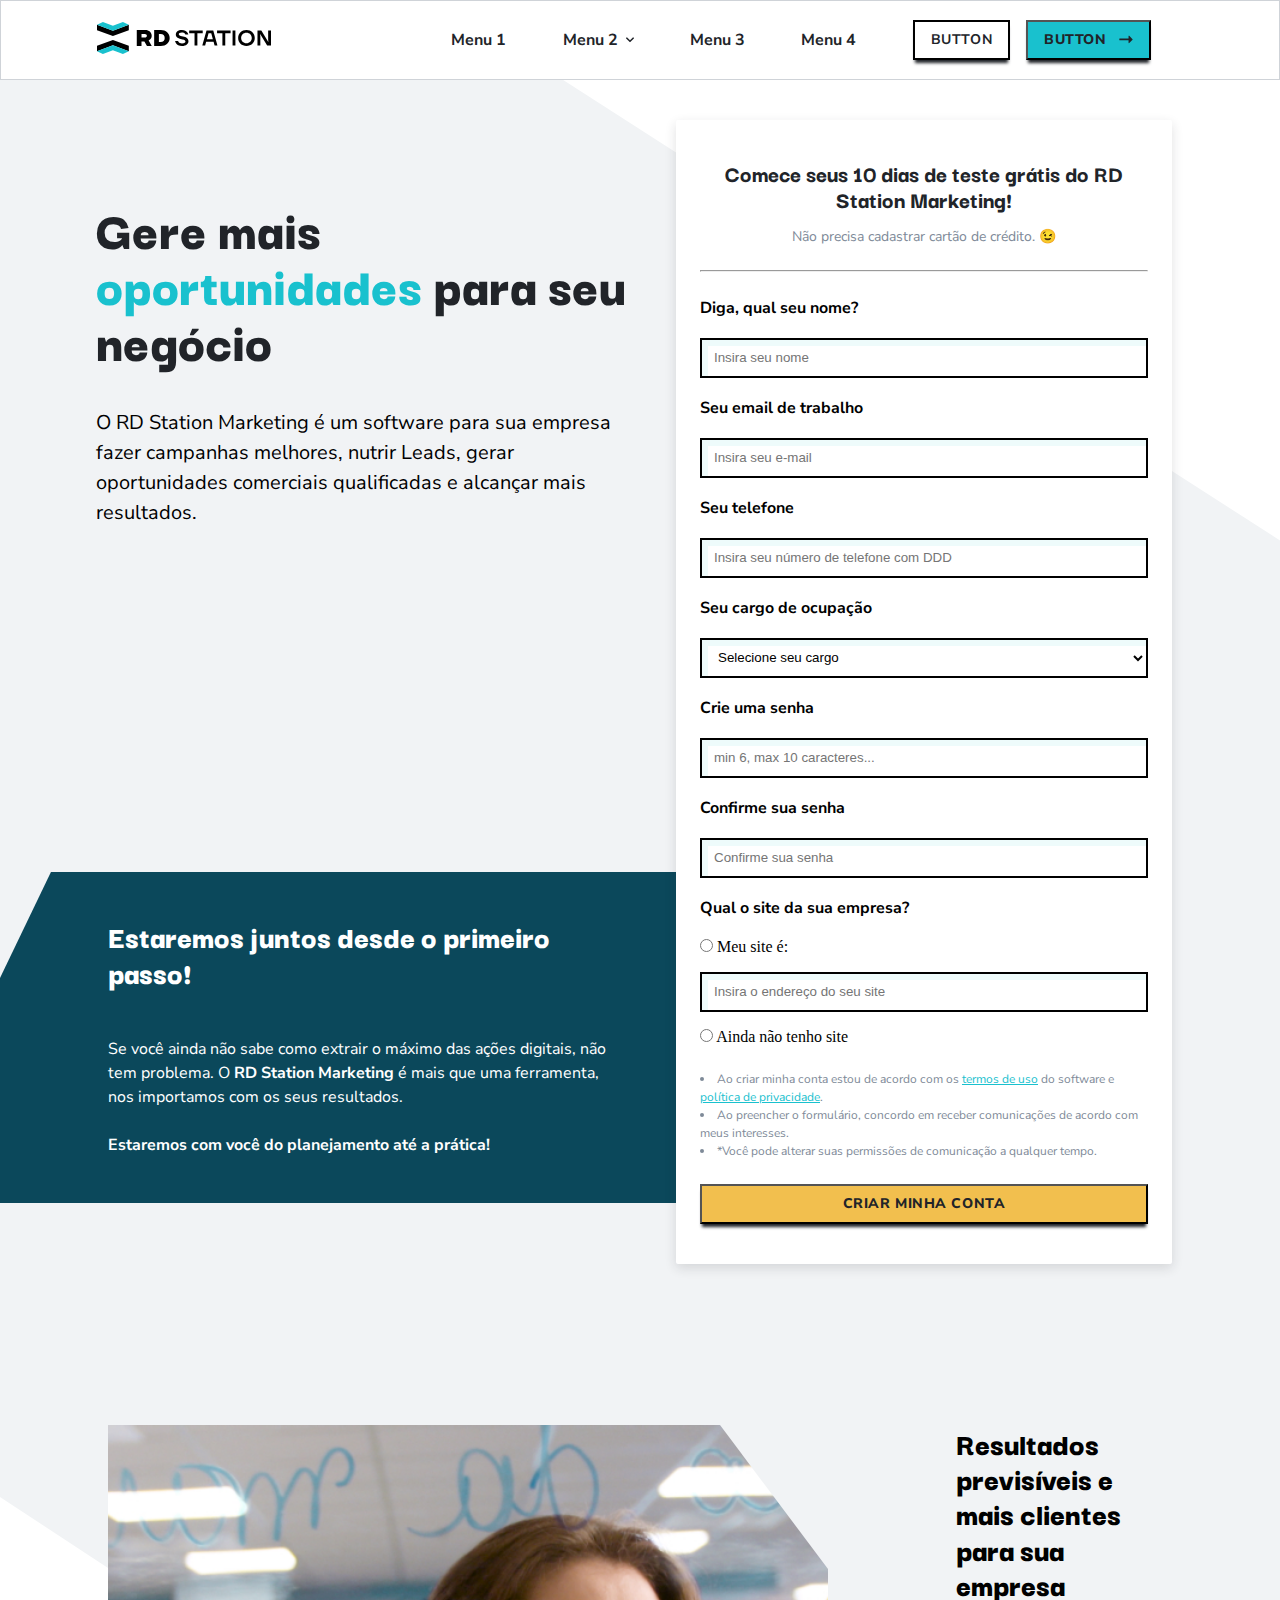
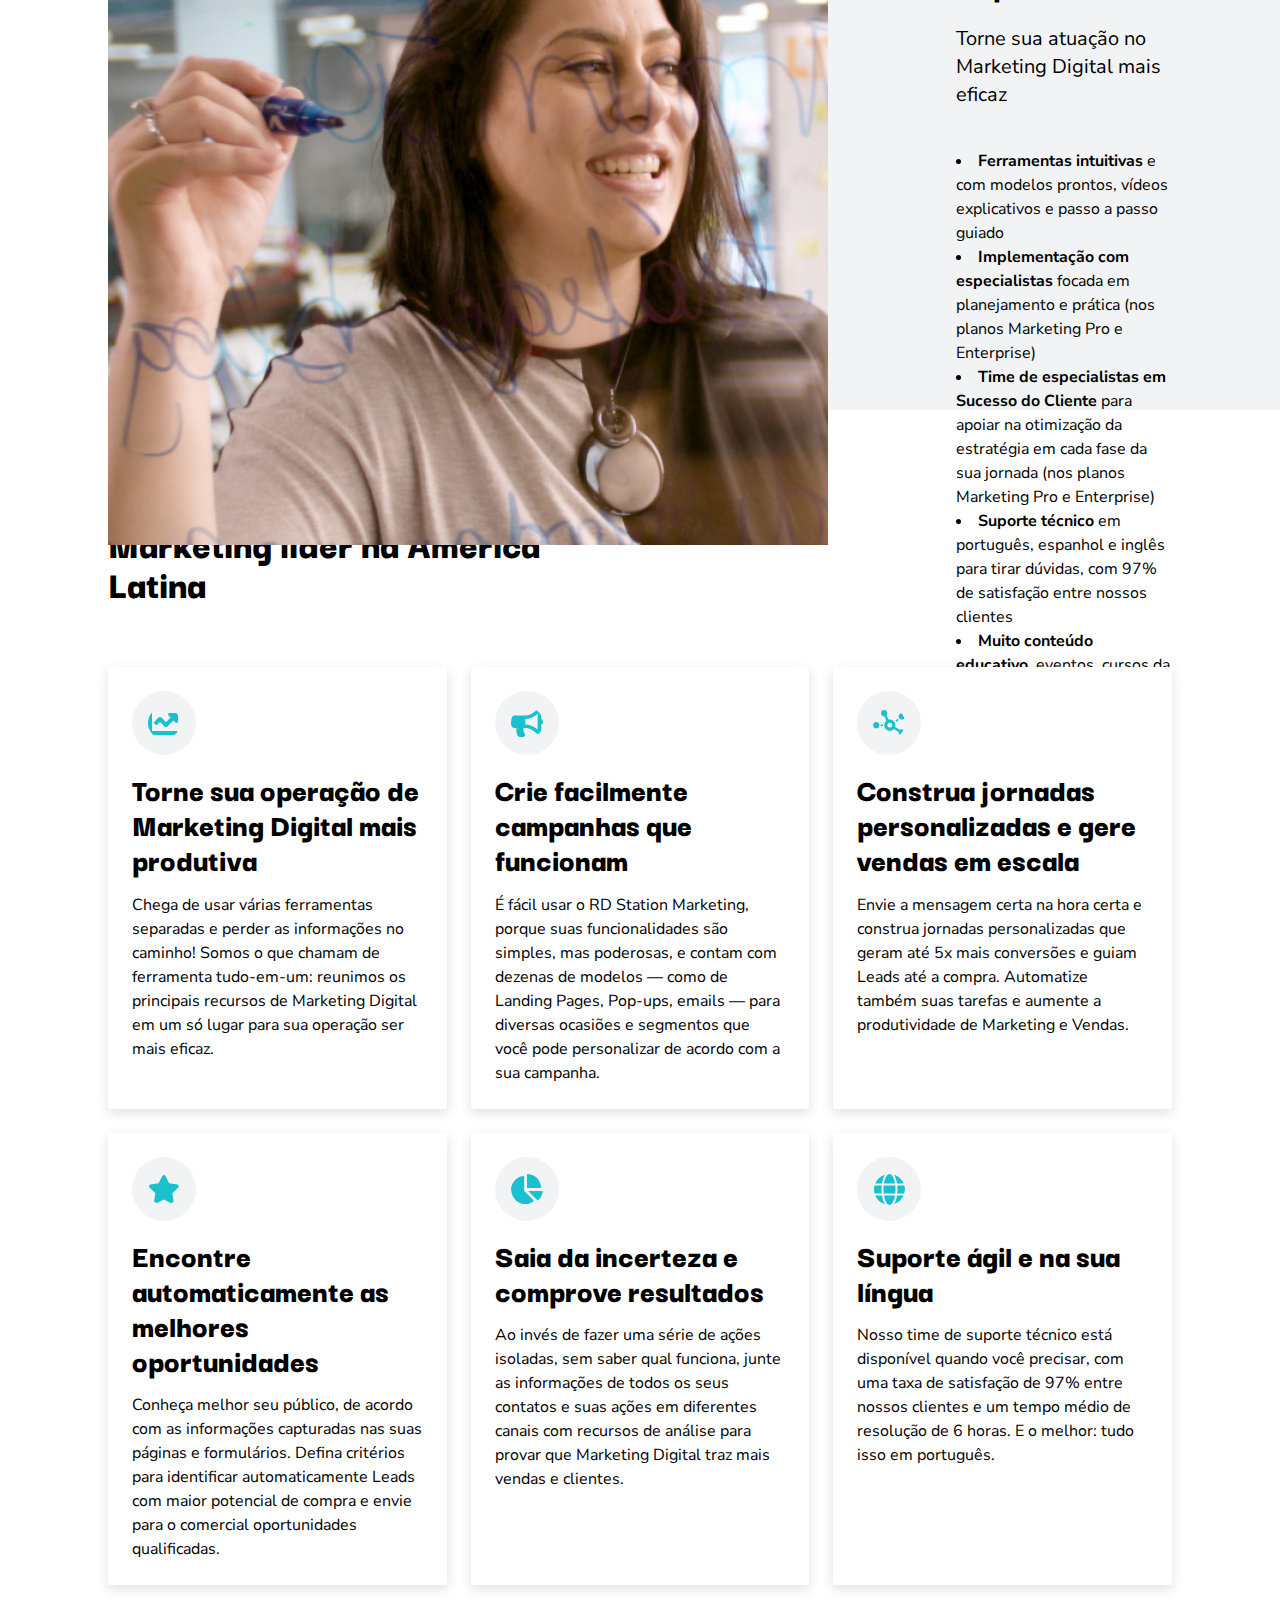
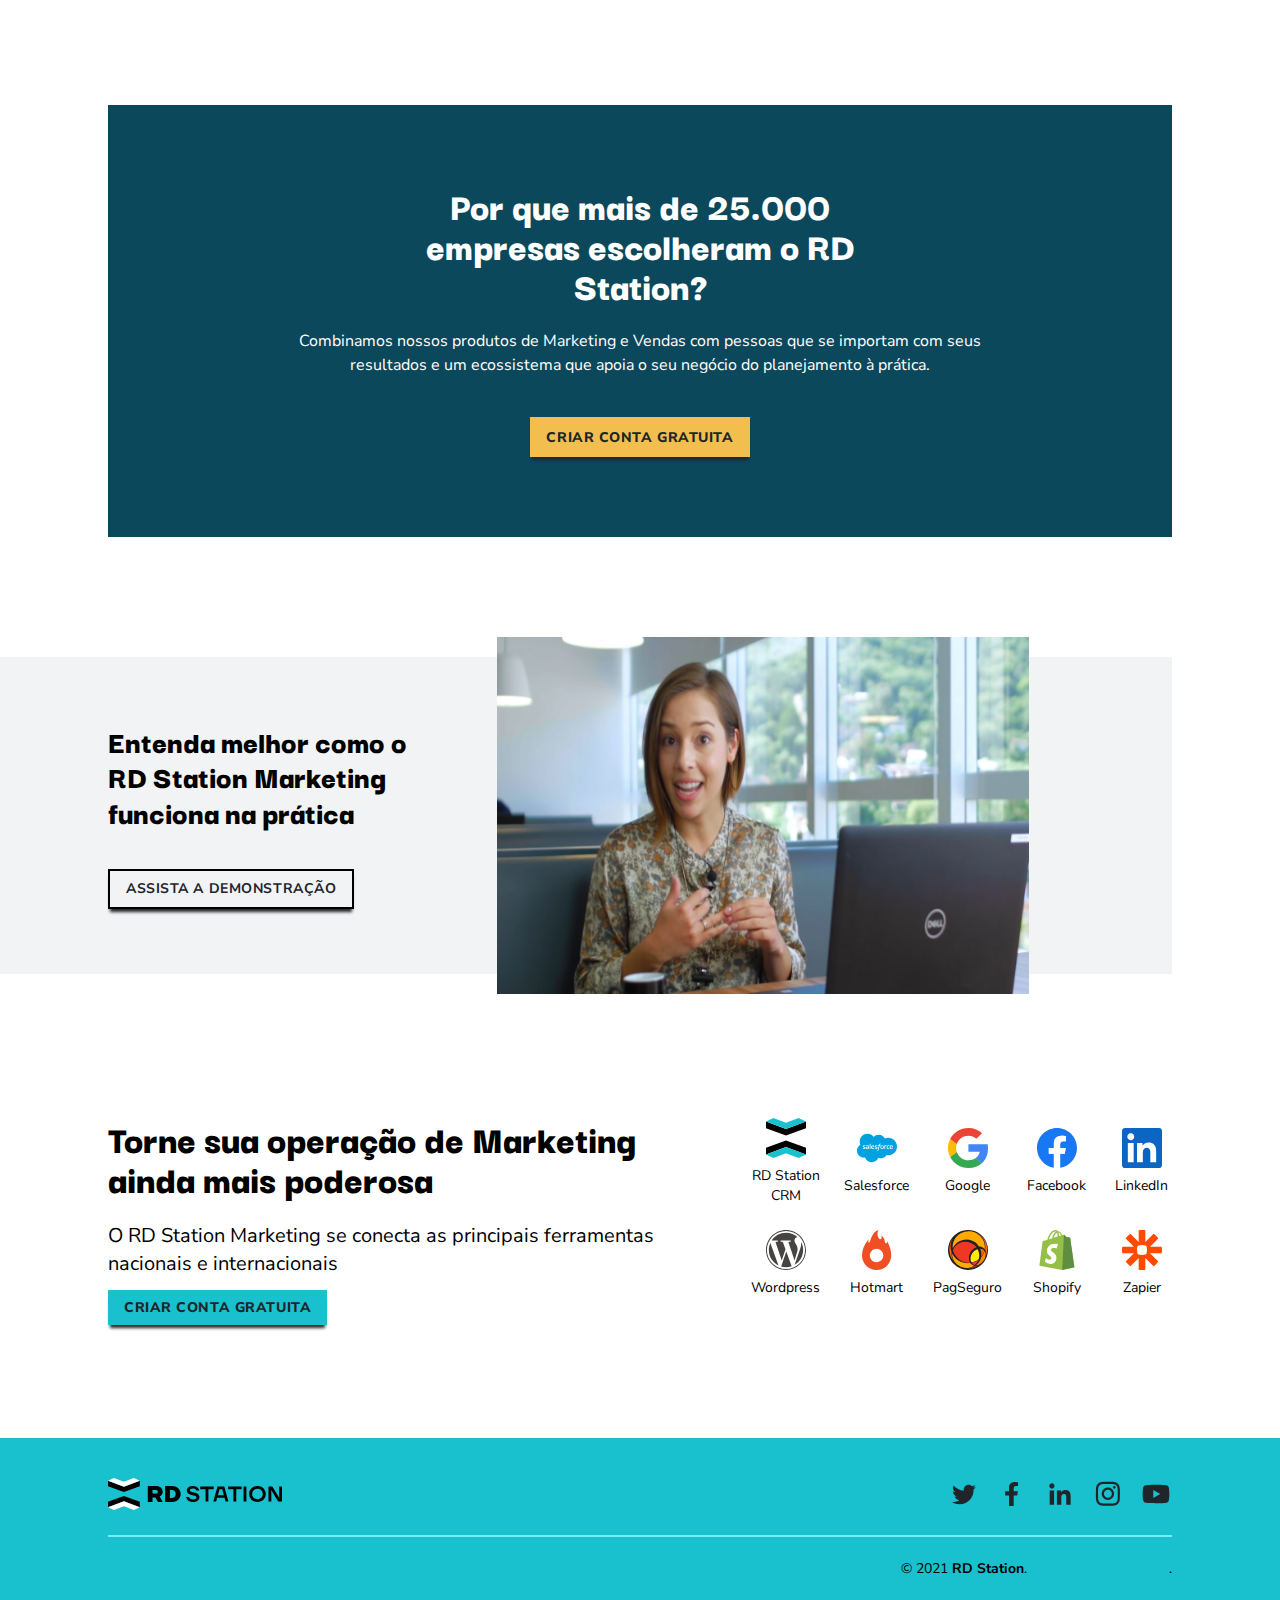
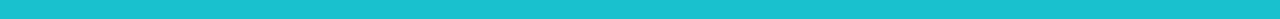
==== commit ebcedcc1: "update" ====
--- a/index.html
+++ b/index.html
@@ -163,7 +163,7 @@
         Não precisa cadastrar cartão de crédito. 😉
       </p>
       <hr style="margin: 24px 0 24px 0" />
-      <form class="userForm">
+      <form action="//app.rdstation.com.br/signup" method="post" class="userForm">
         <label for="name">Diga, qual seu nome?</label><br />
         <input
           type="text"
@@ -218,25 +218,28 @@
         <label for="pwd">Crie uma senha</label><br />
         <input
           type="password"
-          id="pwd"
+          id="password"
           name="pwd"
+          placeholder="min 6, max 10 caracteres..."
           pattern="^(?=.*?[A-Z])(?=.*?[a-z])(?=.*?[0-9])[a-zA-Z0-9]{6,10}$"
           required
         /><br />
         <label for="pwd">Confirme sua senha</label><br />
         <input
           type="password"
-          id="confirmpwd"
+          id="confirm_password"
           name="pwd"
+          placeholder="Confirme sua senha"
           pattern="^(?=.*?[A-Z])(?=.*?[a-z])(?=.*?[0-9])[a-zA-Z0-9]{6,10}$"
           required
-        /><br />
+        />
+        <br />
         <label for="worksite">Qual o site da sua empresa?</label><br />
         <div>
           <input type="radio" id="worksite" name="worksite" required />
           <label for="radioInput">Meu site é:</label><br />
           <input
-            type="text"
+            type="url"
             id="radioInput"
             name="worksite"
             placeholder="Insira o endereço do seu site"
@@ -253,8 +256,8 @@
           style="list-style-position: inside; margin: 24px 0 24px 0"
         >
           <li>
-            Ao criar minha conta estou de acordo com os termos de uso do
-            software e política de privacidade.
+            Ao criar minha conta estou de acordo com os <a class="terms" target="_blank" href="https://legal.rdstation.com/pt-BR/rdstation-services-agreement/">termos de uso</a> do
+            software e <a class="terms" href="https://legal.rdstation.com/pt/privacy-policy/" target="_blank">política de privacidade</a>.
           </li>
           <li>
             Ao preencher o formulário, concordo em receber comunicações de
@@ -329,7 +332,7 @@
           Não precisa cadastrar cartão de crédito. 😉
         </p>
         <hr style="margin: 24px 0 24px 0" />
-        <form class="userForm">
+        <form action="//app.rdstation.com.br/signup" method="post" class="userForm">
           <label for="name">Diga, qual seu nome?</label><br />
           <input
             type="text"
@@ -399,13 +402,14 @@
             name="pwd"
             pattern="^(?=.*?[A-Z])(?=.*?[a-z])(?=.*?[0-9])[a-zA-Z0-9]{6,10}$"
             required
-          /><br />
+          />
+          <br />
           <label for="worksiteMobile">Qual o site da sua empresa?</label><br />
           <div>
             <input type="radio" id="worksiteMobile" name="worksite" required />
             <label for="radioInputMobile">Meu site é:</label><br />
             <input
-              type="text"
+              type="url"
               id="radioInputMobile"
               name="worksite"
               placeholder="Insira o endereço do seu site"
@@ -422,8 +426,8 @@
             style="list-style-position: inside; margin: 24px 0 24px 0"
           >
             <li>
-              Ao criar minha conta estou de acordo com os termos de uso do
-              software e política de privacidade.
+              Ao criar minha conta estou de acordo com os <a class="terms" target="_blank" href="https://legal.rdstation.com/pt-BR/rdstation-services-agreement/">termos de uso</a> do
+              software e <a class="terms" href="https://legal.rdstation.com/pt/privacy-policy/" target="_blank">política de privacidade</a>.
             </li>
             <li>
               Ao preencher o formulário, concordo em receber comunicações de
@@ -751,9 +755,9 @@
             importam com seus resultados e um ecossistema que apoia o seu
             negócio do planejamento à prática.
           </p>
-          <button class="btnHighlight" style="margin-top: 40px">
+          <a href="https://app.rdstation.com.br/signup" target="_blank" class="btnHighlight" style="margin-top: 40px; text-decoration: none;">
             criar conta gratuita
-          </button>
+          </a>
         </div>
       </div>
     </section>
@@ -826,9 +830,9 @@
             </div>
           </div>
         </div>
-        <button class="btnPrimary" style="margin-top: 40px">
+        <a href="https://app.rdstation.com.br/signup" target="_blank" class="btnPrimary" style="margin-top: 40px; text-decoration: none;">
           Criar conta gratuita
-        </button>
+        </a>
       </div>
     </section>
     <!-- The footer tag is used within the body tag. -->
@@ -837,27 +841,27 @@
         <div class="footerRow">
           <img src="./assets/logos/logo-rd-station-bw.svg" />
           <div class="footerSocials">
-            <a href="//google.com" target="”_blank"
+            <a href="https://twitter.com/rd_station" target="_blank"
               ><img
                 src="./assets/socials/socials-twitter.svg"
                 alt="Logo do twitter"
             /></a>
-            <a href="//google.com" target="”_blank"
+            <a href="https://www.facebook.com/ResultadosDigitais/" target="_blank"
               ><img
                 src="./assets/socials/socials-facebook.svg"
                 alt="Logo do facebook"
             /></a>
-            <a href="//google.com" target="”_blank"
+            <a href="https://www.linkedin.com/company/resultadosdigitais" target="_blank"
               ><img
                 src="./assets/socials/socials-linkedin.svg"
                 alt="Logo do Linkedin"
             /></a>
-            <a href="//google.com" target="”_blank"
+            <a href="https://www.instagram.com/resdigitais/" target="_blank"
               ><img
                 src="./assets/socials/socials-instagram.svg"
                 alt="Logo do Instagram"
             /></a>
-            <a href="//google.com" target="”_blank"
+            <a href="https://www.youtube.com/channel/UC5lPKvmw6-DFya_qreisENQ" target="_blank"
               ><img
                 src="./assets/socials/socials-youtube.svg"
                 alt="Logo do Youtube"
@@ -867,7 +871,7 @@
         <hr style="border: 1px solid #78edf2" />
         <p class="body-sm">
           © 2021 <strong>RD Station</strong>.
-          <span style="text-decoration: underline">Política de Privacidade</span
+          <a class="terms" href="https://legal.rdstation.com/pt/privacy-policy/" target="_blank">Política de Privacidade</a
           >.
         </p>
       </div>
@@ -878,27 +882,27 @@
         <img src="./assets/logos/logo-rd-station-bw.svg" />
         <hr style="border: 1px solid #78edf2" />
         <div class="footerSocials">
-          <a href="//google.com" target="”_blank"
+          <a href="https://twitter.com/rd_station" target="_blank"
             ><img
               src="./assets/socials/socials-twitter.svg"
               alt="Logo do twitter"
           /></a>
-          <a href="//google.com" target="”_blank"
+          <a href="https://www.facebook.com/ResultadosDigitais/" target="_blank"
             ><img
               src="./assets/socials/socials-facebook.svg"
               alt="Logo do facebook"
           /></a>
-          <a href="//google.com" target="”_blank"
+          <a href="https://www.linkedin.com/company/resultadosdigitais" target="_blank"
             ><img
               src="./assets/socials/socials-linkedin.svg"
               alt="Logo do Linkedin"
           /></a>
-          <a href="//google.com" target="”_blank"
+          <a href="https://www.instagram.com/resdigitais/" target="_blank"
             ><img
               src="./assets/socials/socials-instagram.svg"
               alt="Logo do Instagram"
           /></a>
-          <a href="//google.com" target="”_blank"
+          <a href="https://www.youtube.com/channel/UC5lPKvmw6-DFya_qreisENQ" target="_blank"
             ><img
               src="./assets/socials/socials-youtube.svg"
               alt="Logo do Youtube"
@@ -906,7 +910,7 @@
         </div>
         <p class="body-sm">
           © 2021 <strong>RD Station</strong>.
-          <span style="text-decoration: underline">Política de Privacidade</span
+          <a href="https://legal.rdstation.com/pt/privacy-policy/" target="_blank">Política de Privacidade</a
           >.
         </p>
       </div>
@@ -953,6 +957,22 @@
         slides[slideIndex - 1].style.display = "block";
         dots[slideIndex - 1].className += " active";
       }
+
+      /* Password Validation */
+
+      var password = document.getElementById("password"),
+        confirm_password = document.getElementById("confirm_password");
+
+      function validatePassword() {
+        if (password.value != confirm_password.value) {
+          confirm_password.setCustomValidity("As senhas não conferem");
+        } else {
+          confirm_password.setCustomValidity("");
+        }
+      }
+
+      password.onchange = validatePassword;
+      confirm_password.onkeyup = validatePassword;
     </script>
   </body>
 </html>
--- a/styles.css
+++ b/styles.css
@@ -183,7 +183,6 @@
 
 .btnPrimary {
   padding: 8px 16px 8px 16px;
-  /* width: 94px; */
   height: 40px;
   background: var(--clr-primary-medium);
   color: var(--clr-gray-100);
@@ -220,6 +219,10 @@
   box-shadow: 0 5px 3px -2px var(--clr-gray-100);
   text-align: center;
   letter-spacing: 0.04em;
+
+  display: flex;
+  justify-content: center;
+  align-items: center;
 }
 
 .btnHighlight:hover {
@@ -491,6 +494,10 @@
   font-size: 12px;
   line-height: 150%;
   color: var(--clr-gray-70);
+}
+
+.terms {
+  color: var(--clr-primary-medium);
 }
 
 /* Resultado */
